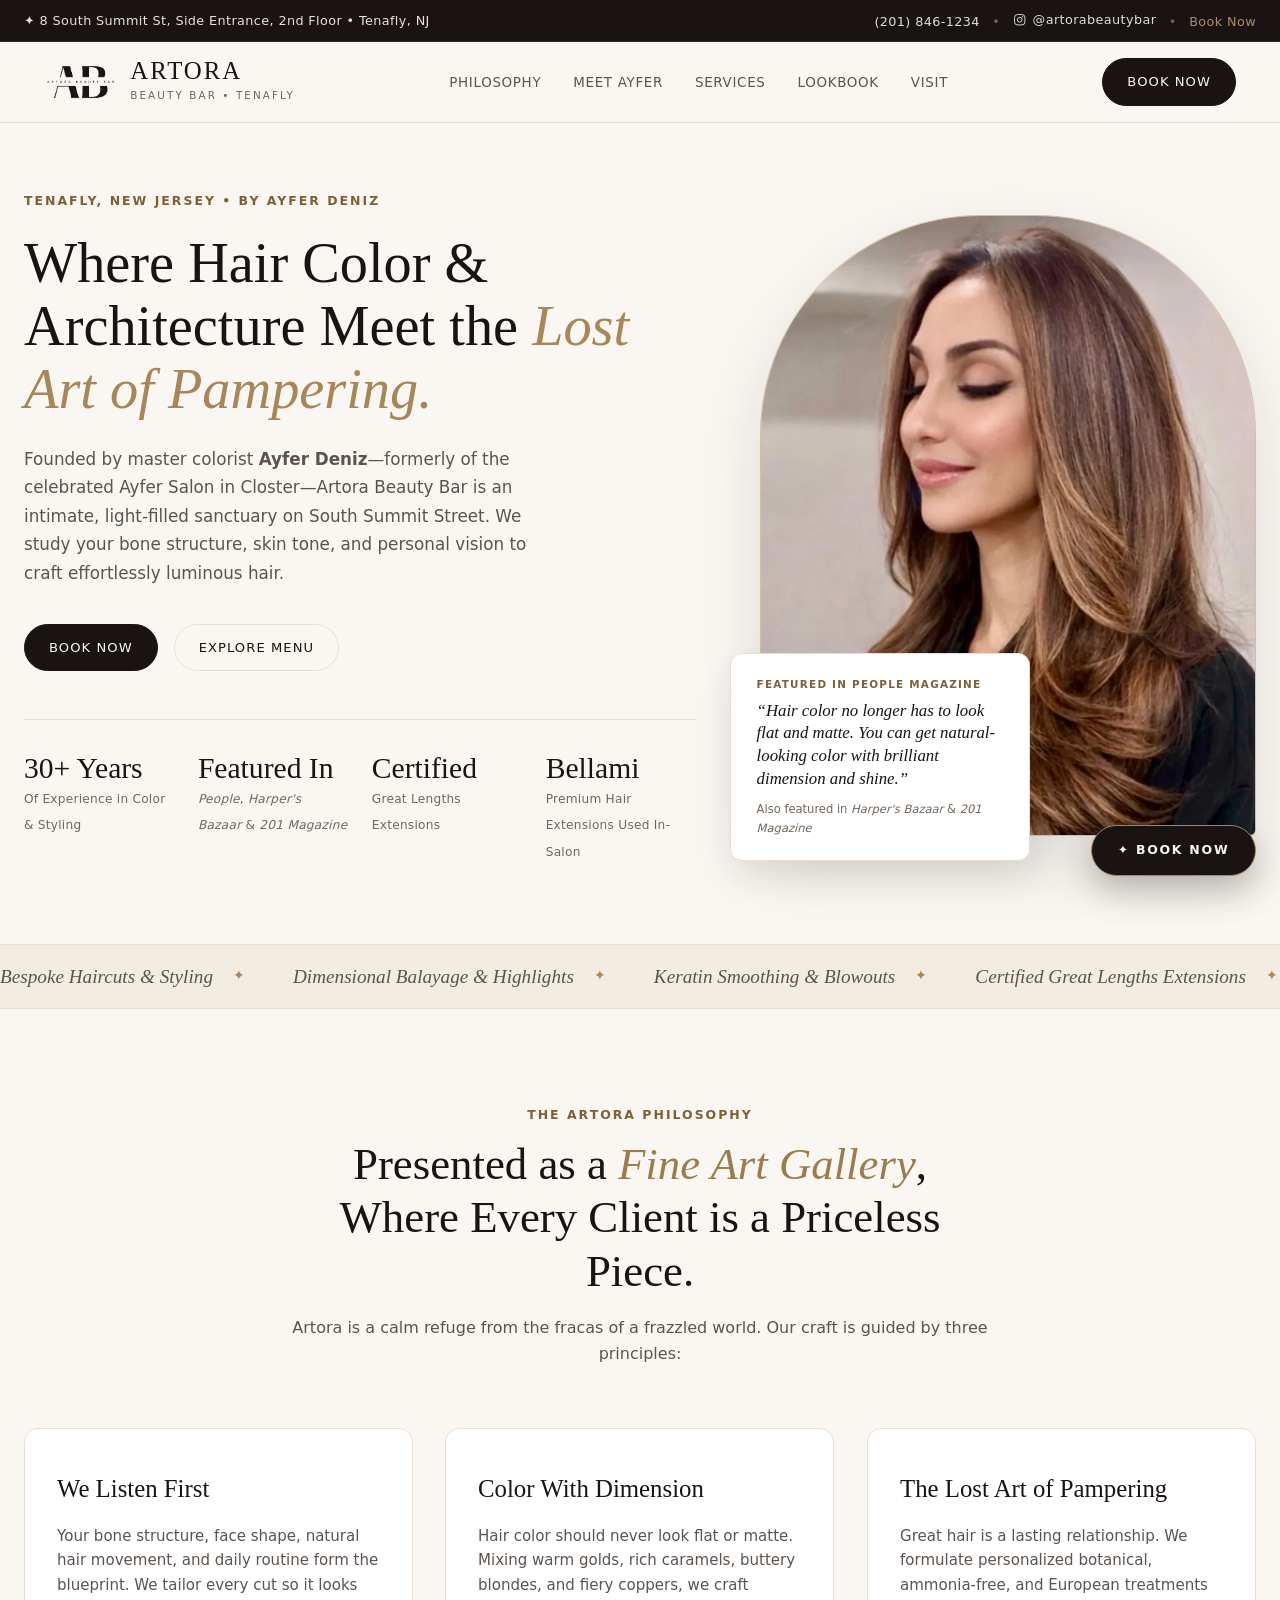
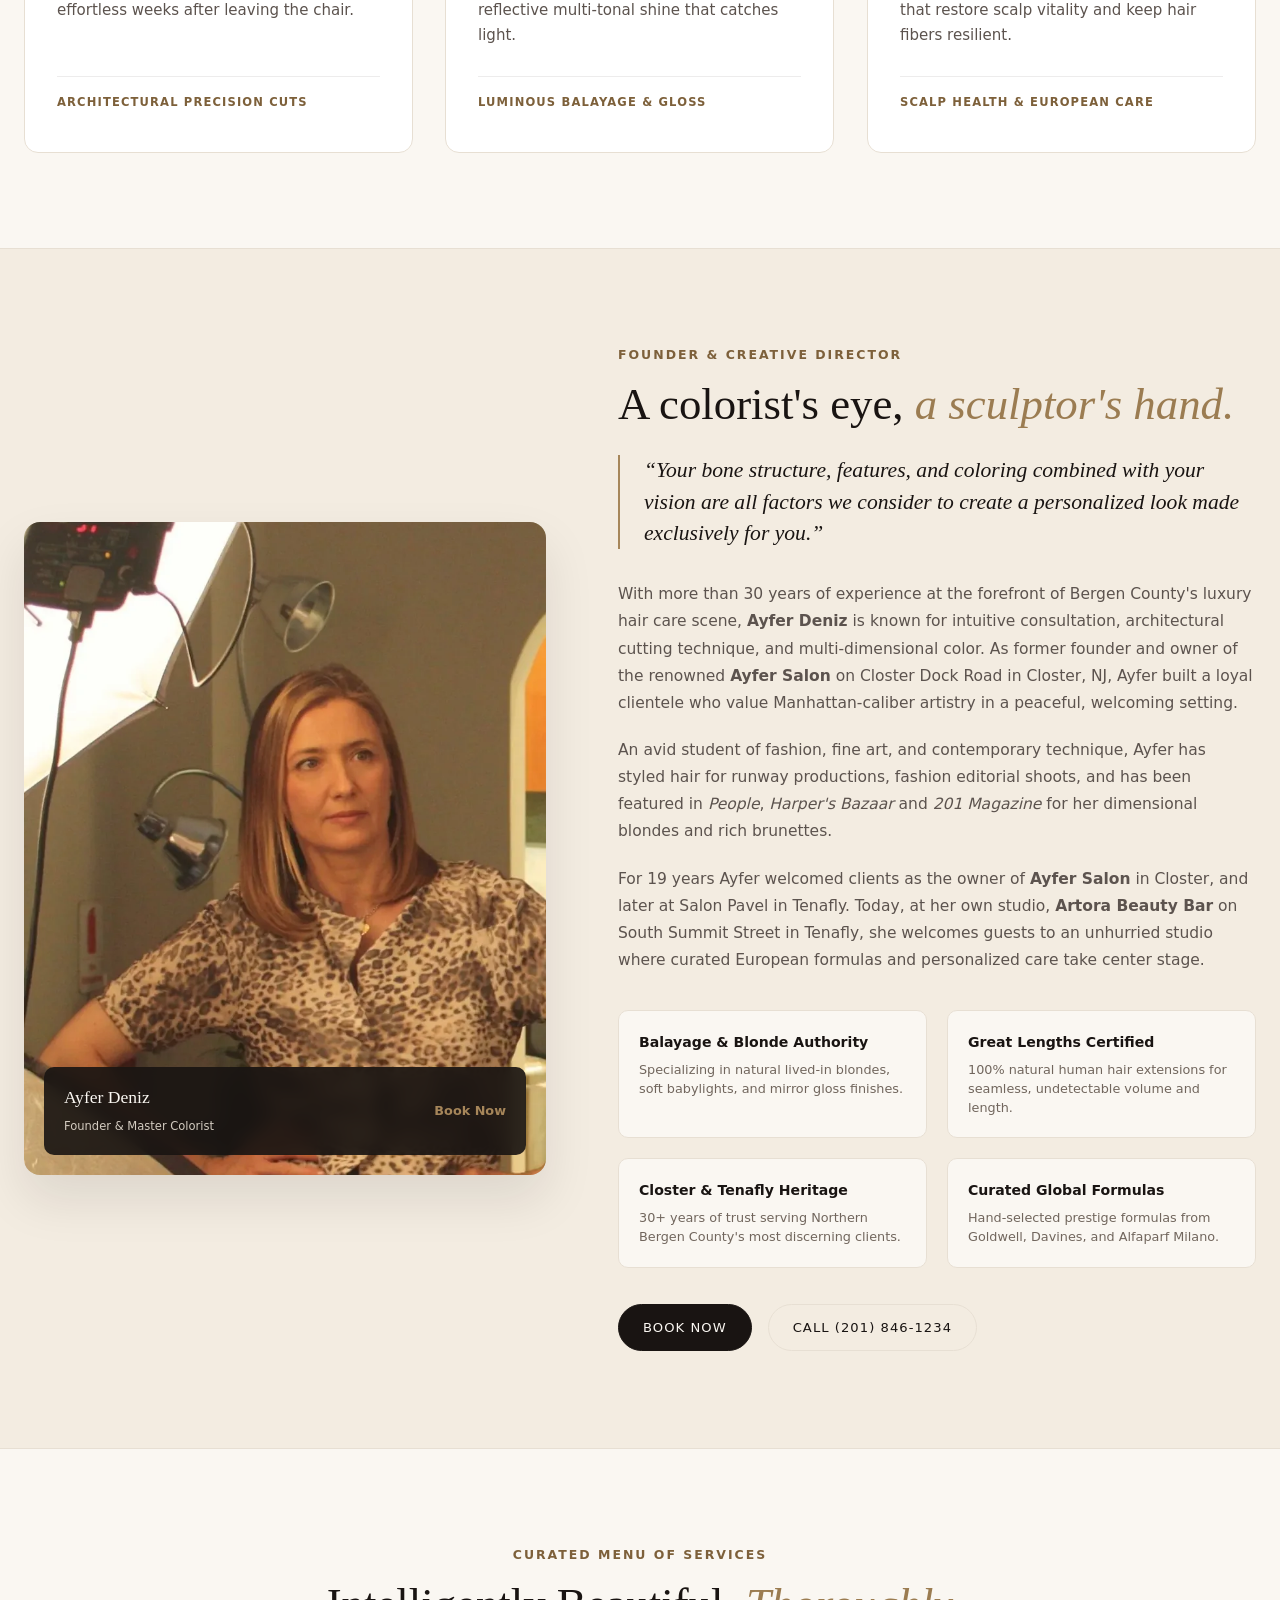
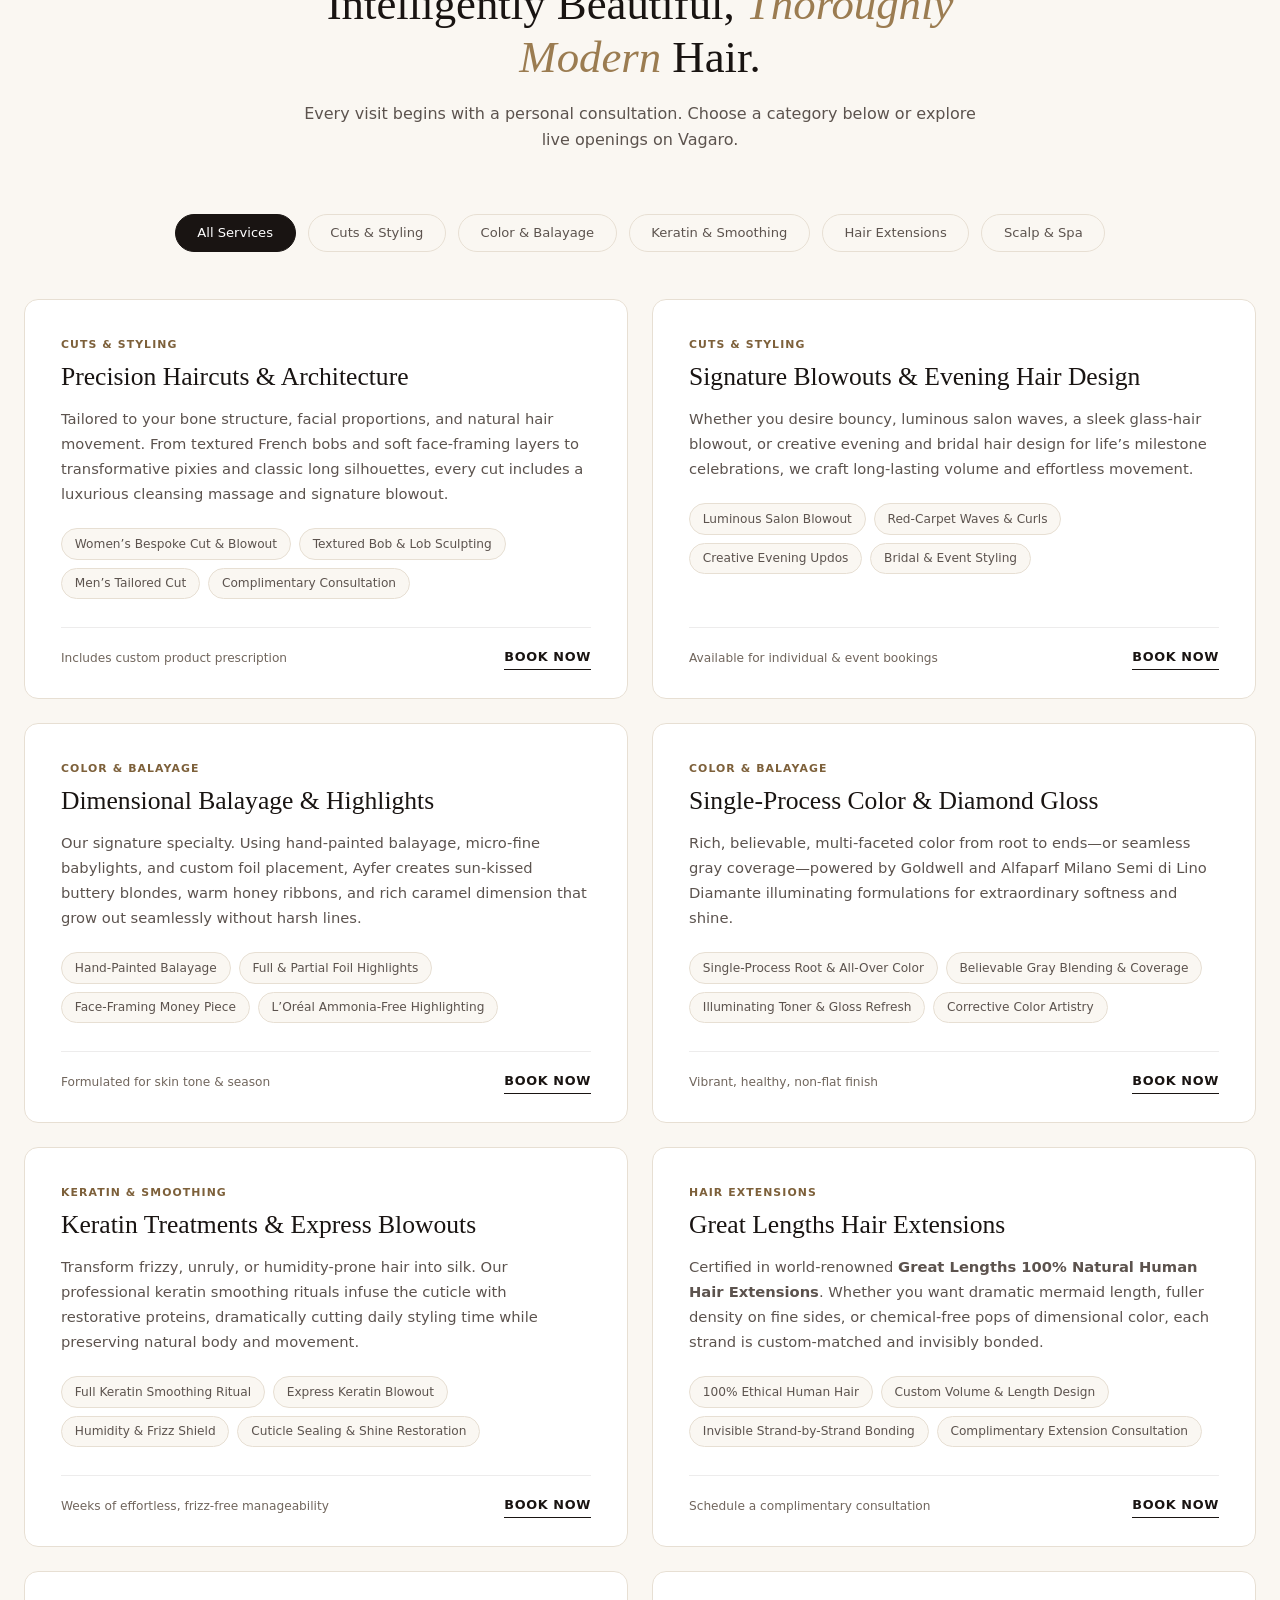
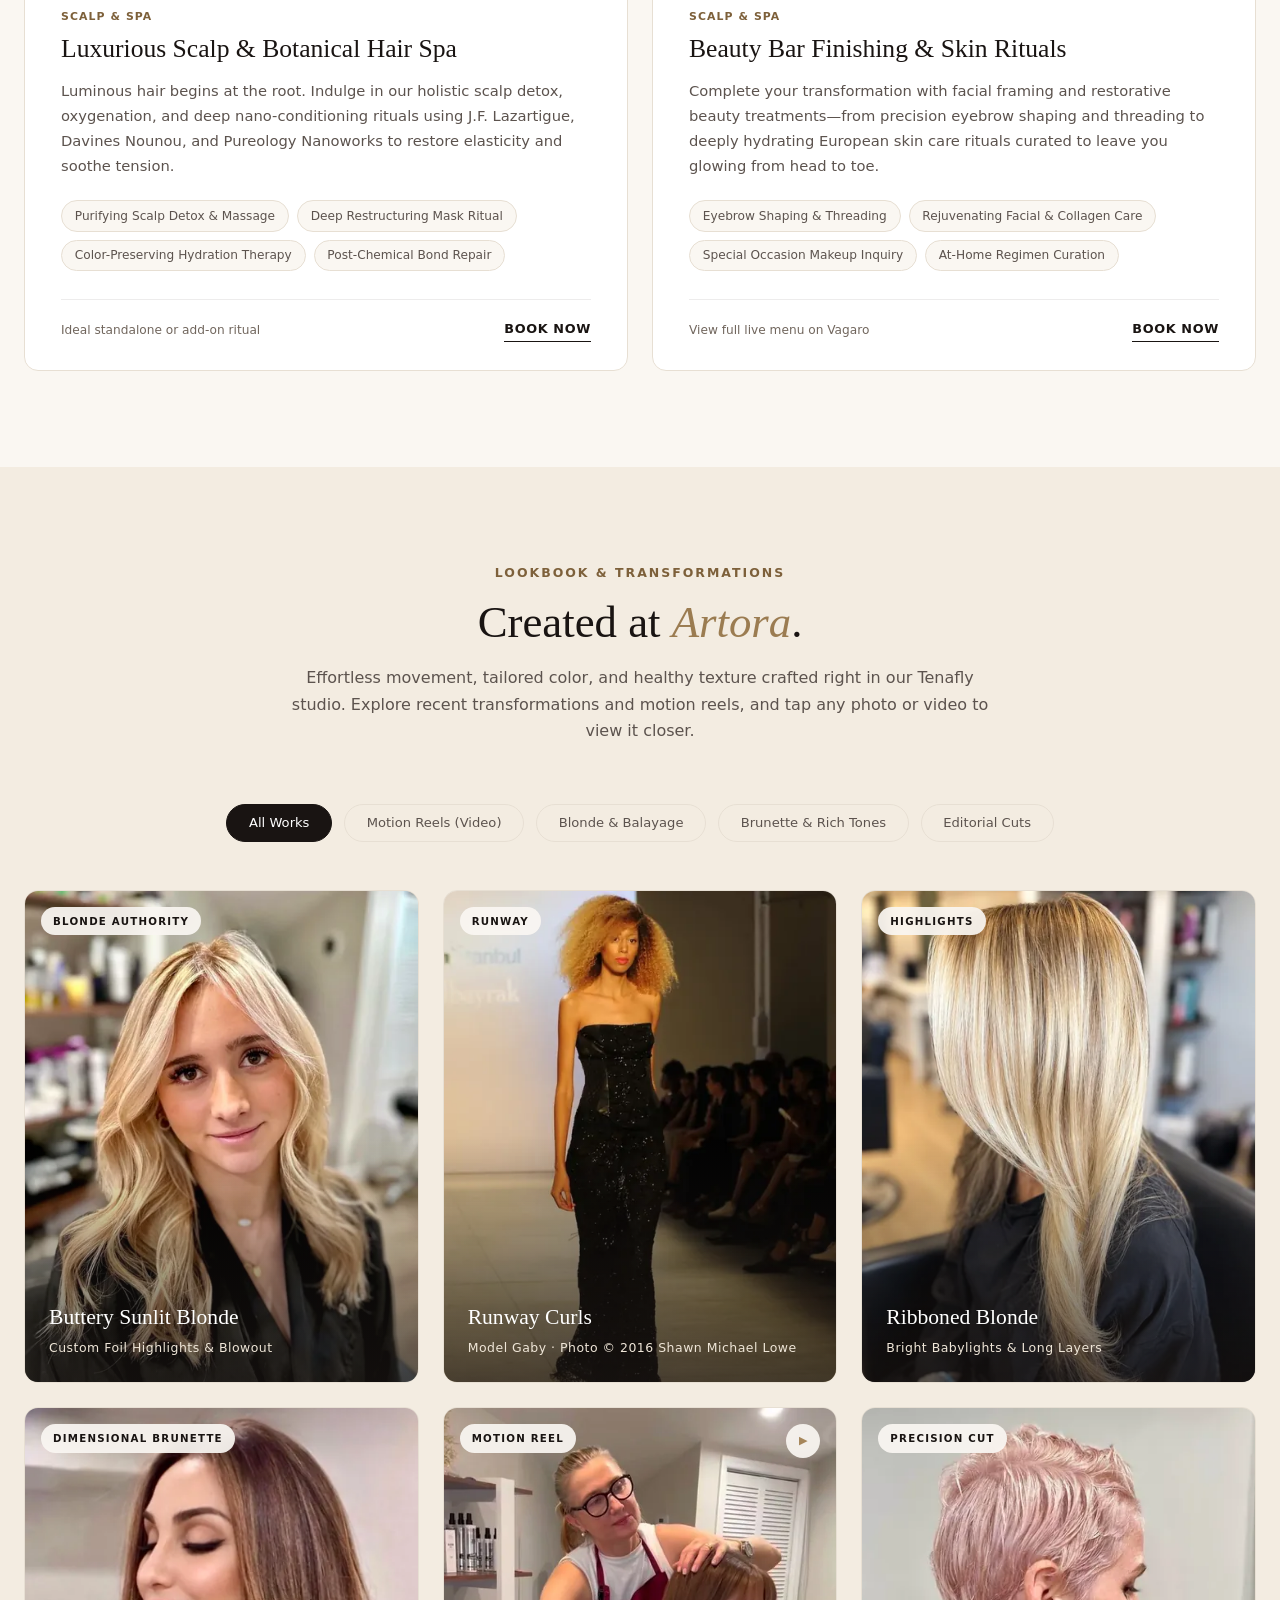
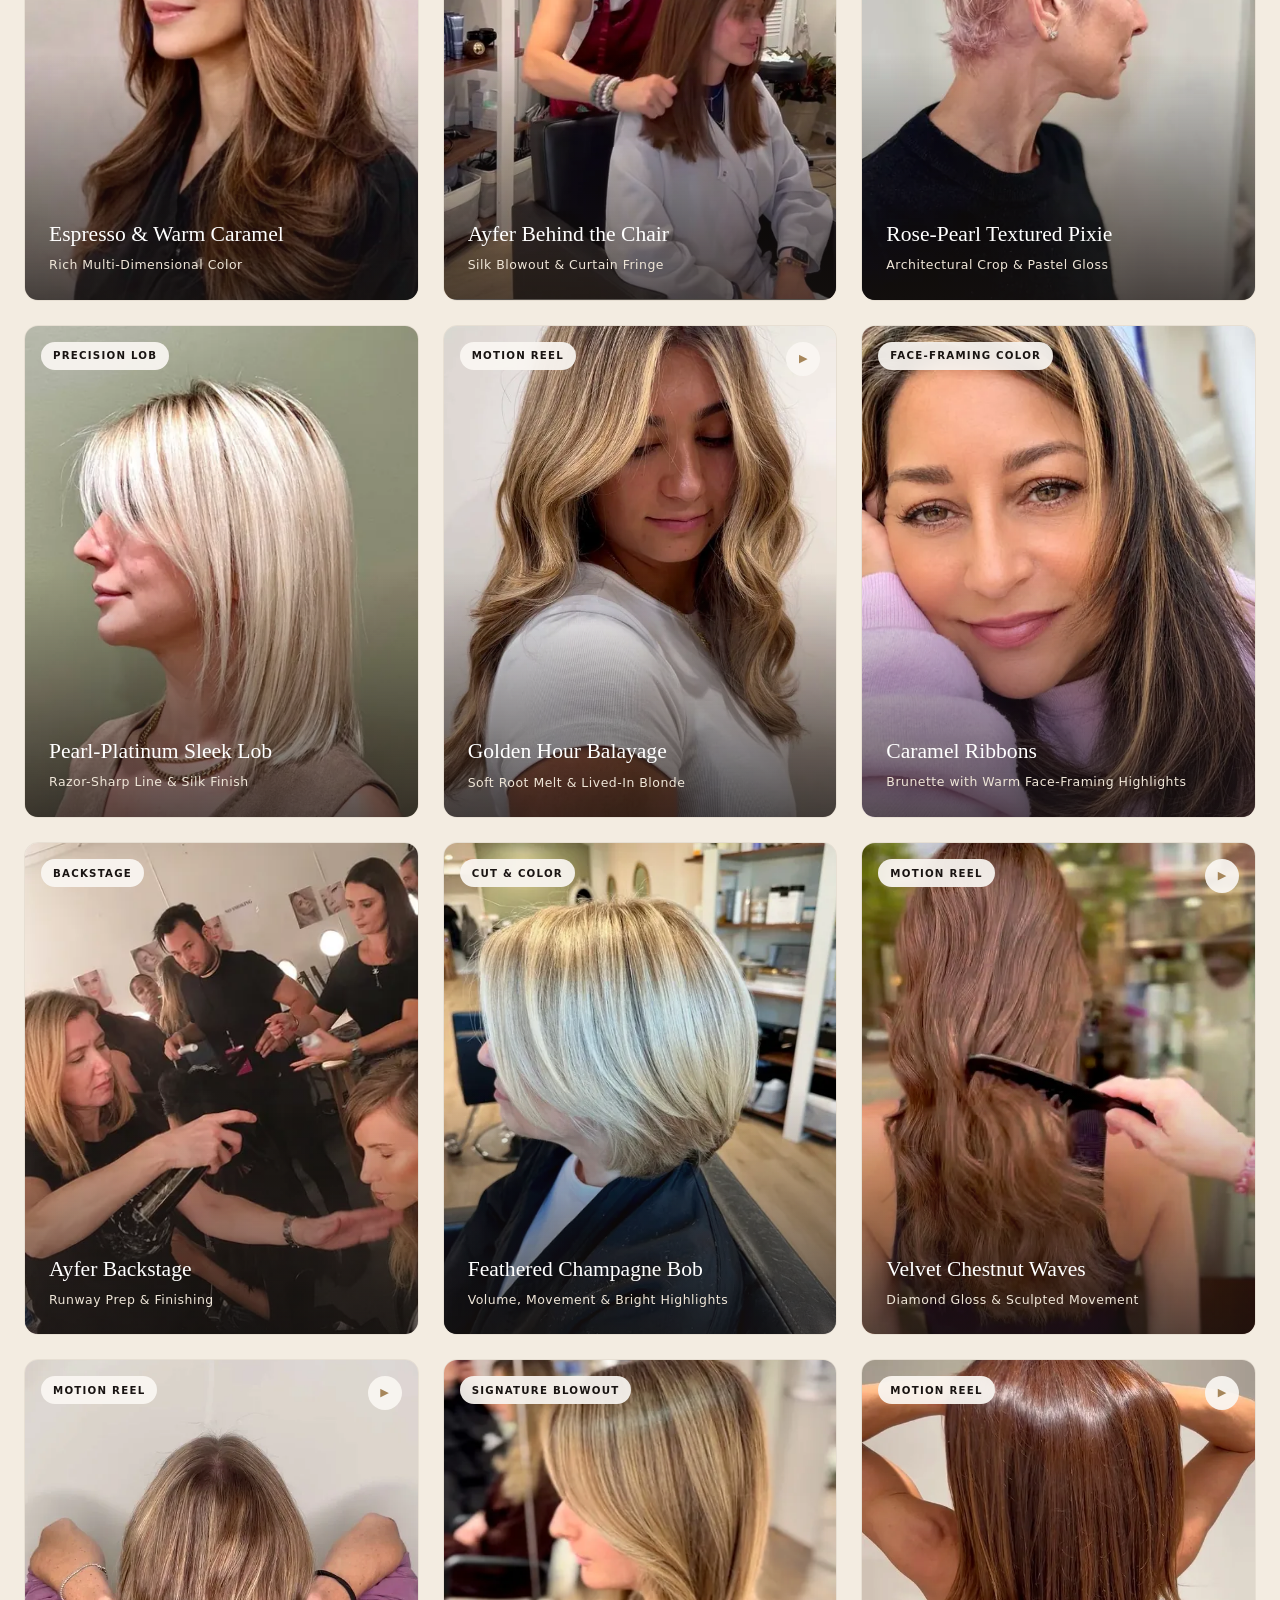
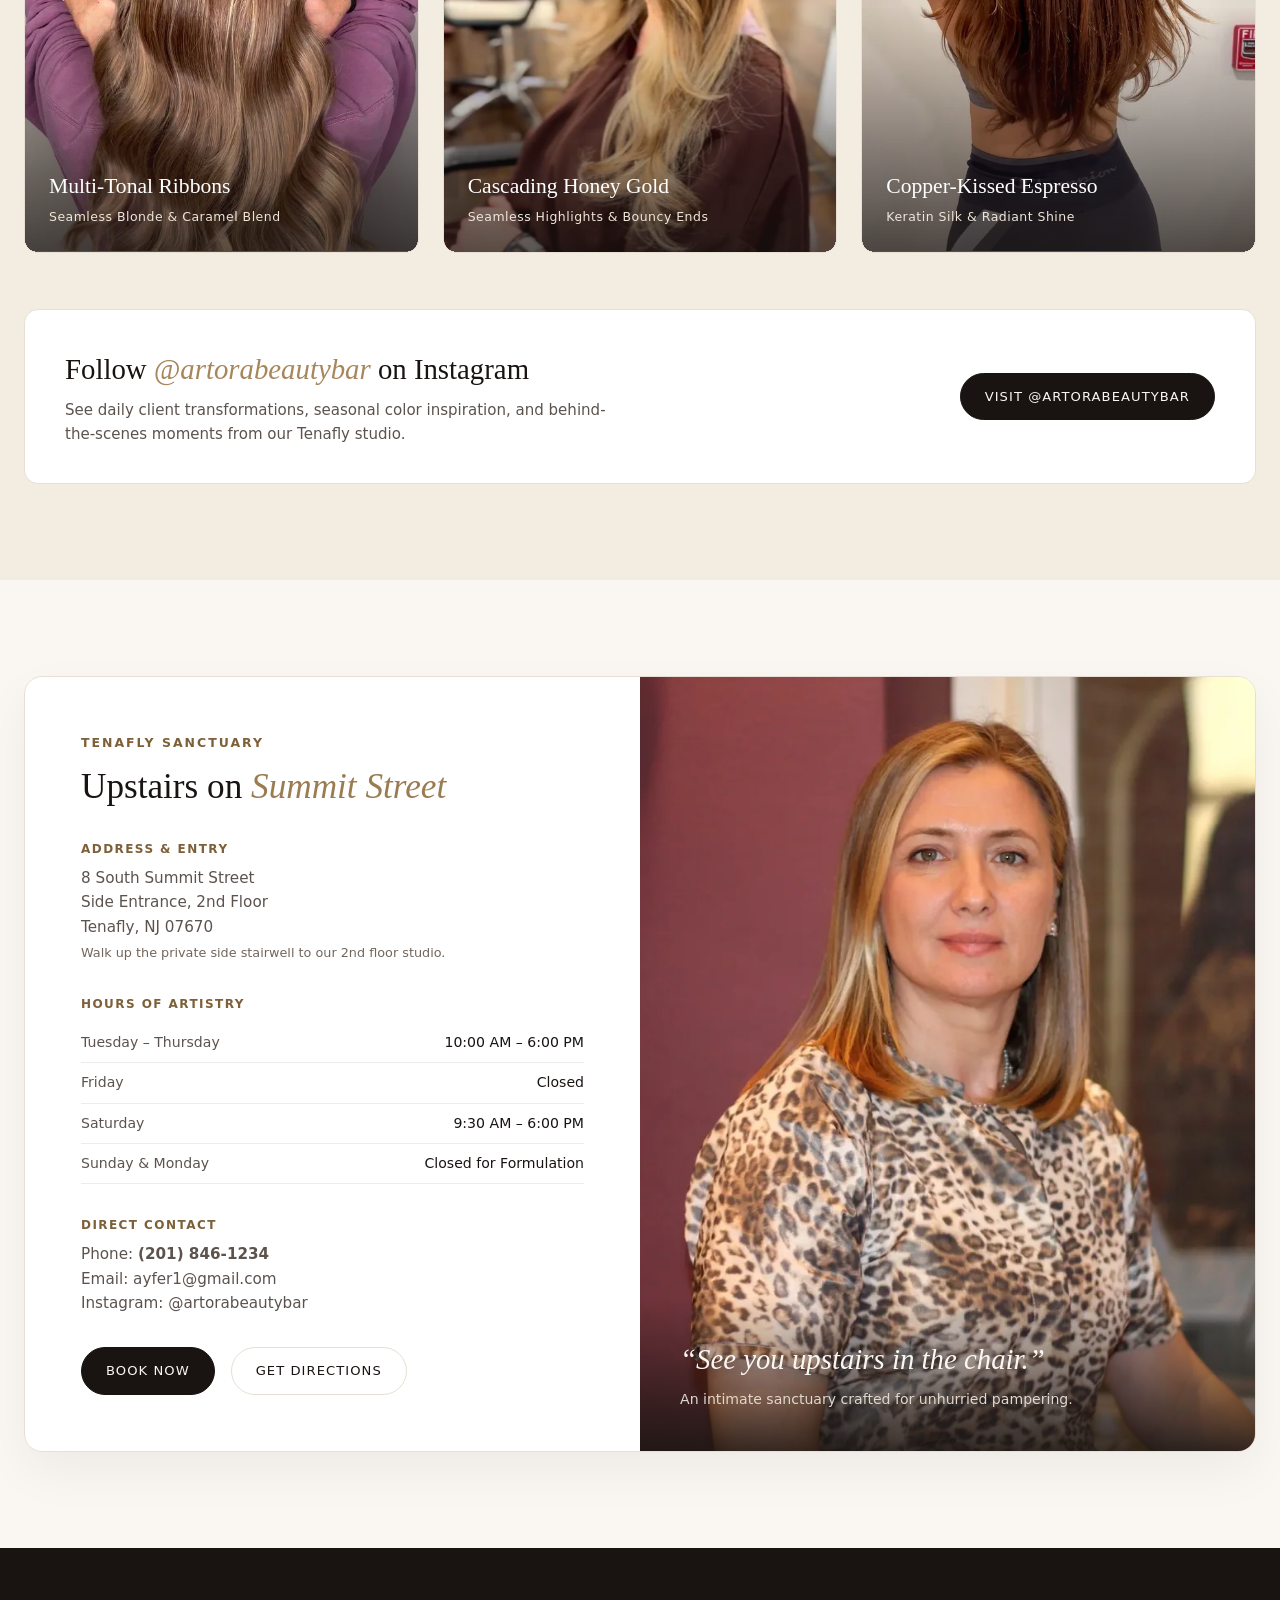
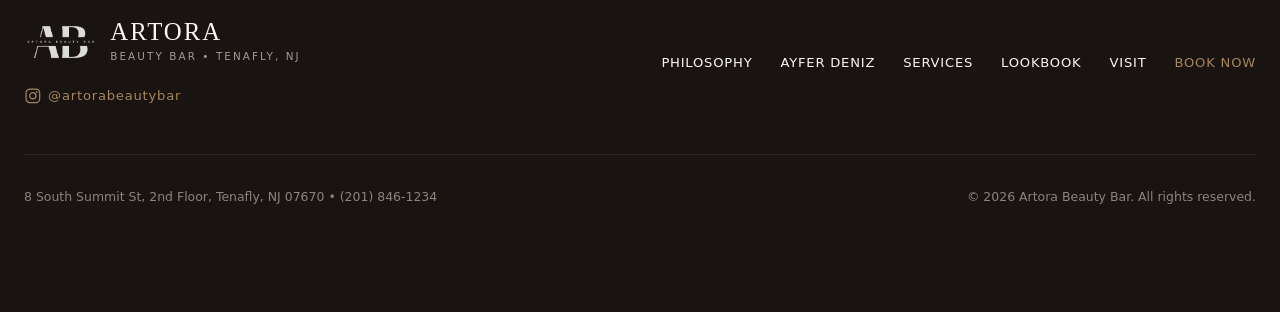
==== index.html @ 76b57fd3 "Import original Artora Beauty Bar site" ====
<!DOCTYPE html>
<html lang="en">
<head>
  <meta charset="UTF-8">
  <meta name="viewport" content="width=device-width, initial-scale=1.0">
  <title>Artora Beauty Bar | Hair Salon &amp; Master Colorist in Tenafly, NJ</title>
  <meta name="description" content="Master colorist Ayfer Deniz's private hair salon in Tenafly, NJ, formerly Ayfer Salon. Balayage, blonding, precision cuts and extensions. Book online.">
  <link rel="canonical" href="https://artorabeautybar.com/">
  <meta name="theme-color" content="#191412">
  <link rel="apple-touch-icon" href="assets/images/apple-touch-icon.png">
  <meta name="twitter:card" content="summary_large_image">

  <!-- Social sharing -->
  <meta property="og:type" content="website">
  <meta property="og:site_name" content="Artora Beauty Bar">
  <meta property="og:title" content="Artora Beauty Bar | Formerly Ayfer Salon | Tenafly, NJ">
  <meta property="og:description" content="Ayfer Salon is now Artora Beauty Bar — Ayfer Deniz's private studio at 8 South Summit St, Tenafly, NJ.">
  <meta property="og:url" content="https://artorabeautybar.com/">
  <meta property="og:image" content="https://artorabeautybar.com/assets/images/hero-dimensional-brunette.webp">

  <!-- Structured data: tells search engines Ayfer Salon is now Artora Beauty Bar at its own address -->
  <script type="application/ld+json">
  {
    "@context": "https://schema.org",
    "@type": "HairSalon",
    "@id": "https://artorabeautybar.com/#salon",
    "name": "Artora Beauty Bar",
    "alternateName": ["Ayfer Salon", "Artora Beauty Bar by Ayfer Deniz"],
    "description": "Private hair studio of master colorist Ayfer Deniz. Formerly Ayfer Salon in Closter, NJ, and later Ayfer Salon services at Salon Pavel in Tenafly, NJ. Now independently located at 8 South Summit St, Tenafly.",
    "url": "https://artorabeautybar.com/",
    "telephone": "+1-201-846-1234",
    "email": "ayfer1@gmail.com",
    "image": "https://artorabeautybar.com/assets/images/hero-dimensional-brunette.webp",
    "logo": "https://artorabeautybar.com/assets/images/logo-dark.png",
    "geo": {
      "@type": "GeoCoordinates",
      "latitude": 40.92592,
      "longitude": -73.96605
    },
    "hasMap": "https://www.google.com/maps/search/?api=1&query=Artora+Beauty+Bar+8+S+Summit+St+Tenafly+NJ+07670",
    "areaServed": ["Tenafly", "Closter", "Englewood", "Cresskill", "Demarest", "Alpine", "Bergen County"],
    "address": {
      "@type": "PostalAddress",
      "streetAddress": "8 South Summit St, Side Entrance, 2nd Floor",
      "addressLocality": "Tenafly",
      "addressRegion": "NJ",
      "postalCode": "07670",
      "addressCountry": "US"
    },
    "openingHoursSpecification": [
      { "@type": "OpeningHoursSpecification", "dayOfWeek": ["Tuesday", "Wednesday", "Thursday"], "opens": "10:00", "closes": "18:00" },
      { "@type": "OpeningHoursSpecification", "dayOfWeek": "Saturday", "opens": "09:30", "closes": "18:00" }
    ],
    "founder": {
      "@type": "Person",
      "name": "Ayfer Deniz",
      "jobTitle": "Founder & Master Colorist"
    },
    "sameAs": [
      "https://www.instagram.com/artorabeautybar/",
      "https://www.vagaro.com/artorabeautybar",
      "http://ayfersalon.com/"
    ]
  }
  </script>
  <link rel="icon" type="image/png" href="assets/images/favicon.png">

  <!-- Editorial Typography (self-hosted, Latin subset) -->
  <link rel="preload" href="fonts/cormorant-garamond-latin-400-normal.woff2" as="font" type="font/woff2" crossorigin>
  <link rel="preload" href="fonts/plus-jakarta-sans-latin-400-normal.woff2" as="font" type="font/woff2" crossorigin>
  <style>
    @font-face { font-family: 'Cormorant Garamond'; font-style: normal; font-weight: 400; font-display: swap; src: url(fonts/cormorant-garamond-latin-400-normal.woff2) format('woff2'); }
    @font-face { font-family: 'Cormorant Garamond'; font-style: normal; font-weight: 500; font-display: swap; src: url(fonts/cormorant-garamond-latin-500-normal.woff2) format('woff2'); }
    @font-face { font-family: 'Cormorant Garamond'; font-style: normal; font-weight: 600; font-display: swap; src: url(fonts/cormorant-garamond-latin-600-normal.woff2) format('woff2'); }
    @font-face { font-family: 'Cormorant Garamond'; font-style: italic; font-weight: 400; font-display: swap; src: url(fonts/cormorant-garamond-latin-400-italic.woff2) format('woff2'); }
    @font-face { font-family: 'Cormorant Garamond'; font-style: italic; font-weight: 600; font-display: swap; src: url(fonts/cormorant-garamond-latin-600-italic.woff2) format('woff2'); }
    @font-face { font-family: 'Plus Jakarta Sans'; font-style: normal; font-weight: 400; font-display: swap; src: url(fonts/plus-jakarta-sans-latin-400-normal.woff2) format('woff2'); }
    @font-face { font-family: 'Plus Jakarta Sans'; font-style: normal; font-weight: 500; font-display: swap; src: url(fonts/plus-jakarta-sans-latin-500-normal.woff2) format('woff2'); }
    @font-face { font-family: 'Plus Jakarta Sans'; font-style: normal; font-weight: 600; font-display: swap; src: url(fonts/plus-jakarta-sans-latin-600-normal.woff2) format('woff2'); }
  </style>

  <style>
    /* ----------------------------------------------------
       DESIGN TOKENS & RESET
    ---------------------------------------------------- */
    :root {
      --bg-canvas: #FAF7F2;
      --bg-surface: #FFFFFF;
      --bg-subtle: #F3ECE1;
      --ink-primary: #191412;
      --ink-secondary: #5C534E;
      --ink-muted: #71665D;
      --accent-ink: #7D603A; /* champagne darkened for small text on light backgrounds */
      --accent-champagne: #A6865A;
      --accent-terracotta: #A6865A;
      --border-sand: #E7DFD3;
      --border-subtle: rgba(25, 20, 18, 0.08);

      --font-serif: 'Cormorant Garamond', Georgia, serif;
      --font-sans: 'Plus Jakarta Sans', system-ui, -apple-system, sans-serif;

      --ease-editorial: cubic-bezier(0.16, 1, 0.3, 1);
      --transition-standard: 0.35s cubic-bezier(0.16, 1, 0.3, 1);
      --max-width: 1240px;
    }

    *, *::before, *::after {
      box-sizing: border-box;
      margin: 0;
      padding: 0;
    }

    html {
      scroll-behavior: smooth;
      background-color: var(--bg-canvas);
      color: var(--ink-primary);
      font-family: var(--font-sans);
      font-size: 16px;
      -webkit-font-smoothing: antialiased;
    }

    body {
      overflow-x: hidden;
      line-height: 1.65;
    }

    img, video {
      display: block;
      max-width: 100%;
      height: auto;
    }

    a {
      color: inherit;
      text-decoration: none;
      transition: color var(--transition-standard);
    }

    /* ----------------------------------------------------
       SCROLL REVEAL ANIMATIONS
    ---------------------------------------------------- */
    .reveal-on-scroll {
      opacity: 0;
      transform: translateY(26px);
      transition: opacity 0.8s var(--ease-editorial), transform 0.8s var(--ease-editorial);
      will-change: opacity, transform;
    }

    .reveal-on-scroll.is-visible {
      opacity: 1;
      transform: translateY(0);
    }

    /* ----------------------------------------------------
       TOP ANNOUNCEMENT BAR
    ---------------------------------------------------- */
    .top-utility {
      background-color: var(--ink-primary);
      color: #E8E2D8;
      font-size: 0.8rem;
      letter-spacing: 0.03em;
      padding: 0.55rem 1.5rem;
      border-bottom: 1px solid rgba(255,255,255,0.08);
    }

    .top-utility-inner {
      max-width: var(--max-width);
      margin: 0 auto;
      display: flex;
      justify-content: space-between;
      align-items: center;
      flex-wrap: wrap;
      gap: 0.75rem;
    }

    .top-utility a {
      color: #FFF;
      opacity: 0.85;
    }
    .top-utility a:hover {
      opacity: 1;
      color: var(--accent-champagne);
    }

    /* ----------------------------------------------------
       NAVIGATION
    ---------------------------------------------------- */
    .header {
      position: sticky;
      top: 0;
      z-index: 100;
      background: rgba(250, 247, 242, 0.94);
      backdrop-filter: blur(14px);
      border-bottom: 1px solid var(--border-sand);
    }

    .header-inner {
      max-width: var(--max-width);
      margin: 0 auto;
      padding: 1rem 1.5rem;
      display: flex;
      justify-content: space-between;
      align-items: center;
    }

    .brand-logo-wrap {
      display: flex;
      align-items: center;
      gap: 0.85rem;
    }

    .brand-logo-img {
      height: 38px;
      width: auto;
      object-fit: contain;
    }

    .logo-text-wrap {
      display: flex;
      flex-direction: column;
    }

    .logo-title {
      font-family: var(--font-serif);
      font-size: 1.55rem;
      font-weight: 500;
      letter-spacing: 0.08em;
      text-transform: uppercase;
      line-height: 1;
    }

    .logo-subtitle {
      font-size: 0.65rem;
      letter-spacing: 0.2em;
      text-transform: uppercase;
      color: var(--ink-muted);
      margin-top: 3px;
    }

    .nav-links {
      display: flex;
      gap: 2rem;
      list-style: none;
      align-items: center;
    }

    .nav-links a {
      font-size: 0.84rem;
      font-weight: 500;
      letter-spacing: 0.05em;
      text-transform: uppercase;
      color: var(--ink-secondary);
      position: relative;
      padding-bottom: 3px;
    }

    .nav-links a::after {
      content: '';
      position: absolute;
      bottom: 0;
      left: 0;
      width: 0%;
      height: 1px;
      background-color: var(--accent-champagne);
      transition: width var(--transition-standard);
    }

    .nav-links a:hover::after {
      width: 100%;
    }

    .btn-booking {
      display: inline-flex;
      align-items: center;
      gap: 0.5rem;
      background-color: var(--ink-primary);
      color: #FAF7F2;
      font-size: 0.82rem;
      font-weight: 500;
      letter-spacing: 0.08em;
      text-transform: uppercase;
      padding: 0.75rem 1.5rem;
      border-radius: 999px;
      border: 1px solid var(--ink-primary);
      transition: all var(--transition-standard);
    }

    .btn-booking:hover {
      background-color: var(--accent-champagne);
      border-color: var(--accent-champagne);
      color: #FFFFFF;
      transform: translateY(-2px);
      box-shadow: 0 8px 20px rgba(166, 134, 90, 0.28);
    }

    .btn-outline {
      display: inline-flex;
      align-items: center;
      gap: 0.5rem;
      background: transparent;
      color: var(--ink-primary);
      font-size: 0.82rem;
      font-weight: 500;
      letter-spacing: 0.08em;
      text-transform: uppercase;
      padding: 0.75rem 1.5rem;
      border-radius: 999px;
      border: 1px solid var(--border-sand);
      transition: all var(--transition-standard);
    }

    .btn-outline:hover {
      border-color: var(--ink-primary);
      background-color: rgba(25, 20, 18, 0.03);
    }

    /* ----------------------------------------------------
       HERO
    ---------------------------------------------------- */
    .hero {
      padding: 4rem 1.5rem 5rem;
      position: relative;
    }

    .hero-container {
      max-width: var(--max-width);
      margin: 0 auto;
      display: grid;
      grid-template-columns: 1.15fr 0.85fr;
      gap: 4rem;
      align-items: center;
    }

    .hero-eyebrow {
      display: inline-block;
      font-size: 0.78rem;
      font-weight: 600;
      letter-spacing: 0.16em;
      text-transform: uppercase;
      color: var(--accent-champagne);
      margin-bottom: 1.25rem;
    }

    .hero-title {
      font-family: var(--font-serif);
      font-size: clamp(2.4rem, 4.4vw, 4.2rem);
      font-weight: 400;
      line-height: 1.12;
      color: var(--ink-primary);
      margin-bottom: 1.5rem;
    }

    .hero-title em {
      font-style: italic;
      color: var(--accent-terracotta);
      font-weight: 400;
    }

    .hero-desc {
      font-size: 1.05rem;
      color: var(--ink-secondary);
      max-width: 530px;
      margin-bottom: 2.25rem;
      line-height: 1.7;
    }

    .hero-actions {
      display: flex;
      gap: 1rem;
      flex-wrap: wrap;
      margin-bottom: 3rem;
    }

    .hero-stats {
      display: grid;
      grid-template-columns: repeat(4, 1fr);
      gap: 1.5rem;
      padding-top: 2rem;
      border-top: 1px solid var(--border-sand);
    }

    .stat-item strong {
      display: block;
      font-family: var(--font-serif);
      font-size: 1.85rem;
      font-weight: 500;
      color: var(--ink-primary);
      line-height: 1.1;
    }

    .stat-item span {
      font-size: 0.76rem;
      color: var(--ink-muted);
      letter-spacing: 0.02em;
    }

    .hero-media-wrapper {
      position: relative;
    }

    /* Arch frame (from index.html) */
    .hero-main-frame {
      position: relative;
      border-radius: 220px 220px 6px 6px;
      overflow: hidden;
      background-color: var(--bg-subtle);
      box-shadow: 0 28px 70px rgba(25, 20, 18, 0.12);
      aspect-ratio: 4 / 5;
      border: 1px solid rgba(166, 134, 90, 0.45);
    }

    .hero-main-frame img {
      width: 100%;
      height: 100%;
      object-fit: cover;
      object-position: 50% 30%;
      transform: scale(1.01);
      transition: transform 1.2s var(--ease-editorial);
    }

    .hero-main-frame:hover img {
      transform: scale(1.05);
    }

    .quote-source {
      display: block;
      margin-top: 0.6rem;
      font-size: 0.72rem;
      color: var(--ink-muted);
    }

    .hero-floating-quote {
      position: absolute;
      bottom: -25px;
      left: -30px;
      background: #FFFFFF;
      padding: 1.35rem 1.6rem;
      border-radius: 12px;
      max-width: 300px;
      box-shadow: 0 16px 40px rgba(25, 20, 18, 0.1);
      border: 1px solid var(--border-sand);
      animation: gentleFloat 6s ease-in-out infinite;
    }

    @keyframes gentleFloat {
      0%, 100% { transform: translateY(0); }
      50% { transform: translateY(-6px); }
    }

    .quote-badge {
      font-size: 0.65rem;
      letter-spacing: 0.12em;
      text-transform: uppercase;
      font-weight: 600;
      color: var(--accent-champagne);
      display: block;
      margin-bottom: 0.4rem;
    }

    .quote-text {
      font-family: var(--font-serif);
      font-size: 1.05rem;
      font-style: italic;
      color: var(--ink-primary);
      line-height: 1.35;
    }

    /* ----------------------------------------------------
       TICKER
    ---------------------------------------------------- */
    .ticker {
      background-color: var(--bg-subtle);
      border-top: 1px solid var(--border-sand);
      border-bottom: 1px solid var(--border-sand);
      padding: 1rem 0;
      overflow: hidden;
      white-space: nowrap;
      display: flex;
    }

    .ticker-track {
      display: flex;
      gap: 3rem;
      animation: tickerLoop 32s linear infinite;
    }

    .ticker-item {
      display: inline-flex;
      align-items: center;
      gap: 1.25rem;
      font-family: var(--font-serif);
      font-size: 1.2rem;
      font-style: italic;
      color: var(--ink-secondary);
    }

    .ticker-item .glyph {
      color: var(--accent-champagne);
      font-style: normal;
      font-size: 0.85rem;
    }

    @keyframes tickerLoop {
      0% { transform: translateX(0); }
      100% { transform: translateX(-50%); }
    }

    /* ----------------------------------------------------
       FINE ART PILLARS
    ---------------------------------------------------- */
    .section-padding {
      padding: 6rem 1.5rem;
    }

    .container {
      max-width: var(--max-width);
      margin: 0 auto;
    }

    .section-header {
      text-align: center;
      max-width: 700px;
      margin: 0 auto 3.75rem;
    }

    .section-eyebrow {
      font-size: 0.78rem;
      font-weight: 600;
      letter-spacing: 0.16em;
      text-transform: uppercase;
      color: var(--accent-champagne);
      display: block;
      margin-bottom: 0.75rem;
    }

    .section-title {
      font-family: var(--font-serif);
      font-size: clamp(2rem, 3.5vw, 3.2rem);
      font-weight: 400;
      line-height: 1.2;
      color: var(--ink-primary);
      margin-bottom: 1rem;
    }

    .section-title em {
      font-style: italic;
      color: var(--accent-terracotta);
    }

    .section-intro {
      font-size: 1rem;
      color: var(--ink-secondary);
    }

    .philosophy-grid {
      display: grid;
      grid-template-columns: repeat(3, 1fr);
      gap: 2rem;
    }

    .pillar-card {
      background: var(--bg-surface);
      border: 1px solid var(--border-sand);
      border-radius: 14px;
      padding: 2.5rem 2rem;
      display: flex;
      flex-direction: column;
      justify-content: space-between;
      transition: transform var(--transition-standard), box-shadow var(--transition-standard), border-color var(--transition-standard);
    }

    .pillar-card:hover {
      transform: translateY(-6px);
      box-shadow: 0 18px 40px rgba(25, 20, 18, 0.06);
      border-color: var(--accent-champagne);
    }

    .pillar-title {
      font-family: var(--font-serif);
      font-size: 1.55rem;
      font-weight: 500;
      color: var(--ink-primary);
      margin-bottom: 0.85rem;
    }

    .pillar-text {
      color: var(--ink-secondary);
      font-size: 0.94rem;
      line-height: 1.65;
      margin-bottom: 1.75rem;
    }

    .pillar-tag {
      font-size: 0.72rem;
      text-transform: uppercase;
      letter-spacing: 0.1em;
      font-weight: 600;
      color: var(--accent-terracotta);
      border-top: 1px solid var(--border-subtle);
      padding-top: 1rem;
    }

    /* ----------------------------------------------------
       MEET AYFER DENIZ
    ---------------------------------------------------- */
    .bio-section {
      background-color: var(--bg-subtle);
      border-top: 1px solid var(--border-sand);
      border-bottom: 1px solid var(--border-sand);
    }

    .bio-container {
      display: grid;
      grid-template-columns: 0.9fr 1.1fr;
      gap: 4.5rem;
      align-items: center;
    }

    .bio-portrait-frame {
      position: relative;
    }

    .bio-image-box {
      border-radius: 16px;
      overflow: hidden;
      aspect-ratio: 4/5;
      box-shadow: 0 24px 50px rgba(25, 20, 18, 0.1);
      position: relative;
      background: #DCD4C7;
    }

    .bio-image-box img {
      width: 100%;
      height: 100%;
      object-fit: cover;
    }

    .bio-caption-tag {
      position: absolute;
      bottom: 20px;
      left: 20px;
      right: 20px;
      background: rgba(25, 20, 18, 0.9);
      backdrop-filter: blur(8px);
      color: #FAF7F2;
      padding: 1rem 1.25rem;
      border-radius: 10px;
      display: flex;
      justify-content: space-between;
      align-items: center;
    }

    .bio-caption-tag strong {
      display: block;
      font-family: var(--font-serif);
      font-size: 1.1rem;
      font-weight: 400;
    }

    .bio-caption-tag span {
      font-size: 0.72rem;
      color: #D3CBC0;
    }

    .bio-quote-highlight {
      font-family: var(--font-serif);
      font-size: 1.35rem;
      font-style: italic;
      color: var(--ink-primary);
      border-left: 2px solid var(--accent-champagne);
      padding-left: 1.5rem;
      margin: 1.5rem 0 2rem;
      line-height: 1.45;
    }

    .bio-narrative p {
      color: var(--ink-secondary);
      font-size: 0.97rem;
      line-height: 1.75;
      margin-bottom: 1.25rem;
    }

    .bio-credentials-grid {
      display: grid;
      grid-template-columns: 1fr 1fr;
      gap: 1.25rem;
      margin: 2.25rem 0;
    }

    .credential-card {
      background: var(--bg-canvas);
      padding: 1.25rem;
      border-radius: 10px;
      border: 1px solid var(--border-sand);
    }

    .credential-card h3 {
      font-size: 0.88rem;
      font-weight: 600;
      color: var(--ink-primary);
      margin-bottom: 0.35rem;
    }

    .credential-card p {
      font-size: 0.8rem;
      color: var(--ink-muted);
      line-height: 1.5;
      margin: 0;
    }

    .bio-actions {
      display: flex;
      flex-wrap: wrap;
      gap: 1rem;
      align-items: center;
    }

    /* ----------------------------------------------------
       SERVICES MENU
    ---------------------------------------------------- */
    .menu-tabs {
      display: flex;
      justify-content: center;
      gap: 0.75rem;
      margin-bottom: 3rem;
      flex-wrap: wrap;
    }

    .tab-btn {
      background: transparent;
      border: 1px solid var(--border-sand);
      padding: 0.65rem 1.35rem;
      border-radius: 999px;
      font-family: var(--font-sans);
      font-size: 0.82rem;
      font-weight: 500;
      color: var(--ink-secondary);
      cursor: pointer;
      transition: all var(--transition-standard);
    }

    .tab-btn.active, .tab-btn:hover {
      background: var(--ink-primary);
      color: #FFF;
      border-color: var(--ink-primary);
    }

    /* Service cards (content from index.html, styled for this page) */
    .services-menu-grid {
      display: grid;
      grid-template-columns: repeat(2, 1fr);
      gap: 1.5rem;
    }

    .service-card {
      background: var(--bg-surface);
      border: 1px solid var(--border-sand);
      border-radius: 14px;
      padding: 2.25rem 2.25rem 1.75rem;
      display: flex;
      flex-direction: column;
      justify-content: space-between;
      transition: opacity 0.8s var(--ease-editorial), transform 0.8s var(--ease-editorial), border-color var(--transition-standard), box-shadow var(--transition-standard);
    }

    .service-card:nth-child(even).reveal-on-scroll { transition-delay: 0.08s, 0.08s, 0s, 0s; }

    .service-card.is-visible:hover {
      border-color: var(--accent-champagne);
      box-shadow: 0 18px 40px rgba(25, 20, 18, 0.06);
      transform: translateY(-4px);
      transition-delay: 0s;
    }

    .service-category-badge {
      font-size: 0.68rem;
      text-transform: uppercase;
      letter-spacing: 0.1em;
      color: var(--accent-champagne);
      font-weight: 600;
      margin-bottom: 0.5rem;
      display: block;
    }

    .service-card h3 {
      font-family: var(--font-serif);
      font-size: 1.6rem;
      font-weight: 500;
      line-height: 1.2;
      color: var(--ink-primary);
      margin-bottom: 0.85rem;
    }

    .service-card p {
      color: var(--ink-secondary);
      font-size: 0.92rem;
      line-height: 1.7;
      margin-bottom: 1.35rem;
    }

    .service-features {
      display: flex;
      flex-wrap: wrap;
      gap: 0.5rem;
      list-style: none;
      margin-bottom: 1.75rem;
    }

    .service-features li {
      font-size: 0.76rem;
      color: var(--ink-secondary);
      background: var(--bg-canvas);
      border: 1px solid var(--border-sand);
      padding: 0.3rem 0.8rem;
      border-radius: 999px;
    }

    .service-card-footer {
      display: flex;
      align-items: center;
      justify-content: space-between;
      gap: 1rem;
      padding-top: 1.1rem;
      border-top: 1px solid var(--border-subtle);
    }

    .service-note {
      font-size: 0.76rem;
      color: var(--ink-muted);
    }

    .btn-service-book {
      display: inline-flex;
      align-items: center;
      gap: 0.35rem;
      font-size: 0.8rem;
      font-weight: 600;
      text-transform: uppercase;
      letter-spacing: 0.05em;
      color: var(--ink-primary);
      border-bottom: 1px solid var(--ink-primary);
      padding-bottom: 2px;
      white-space: nowrap;
      transition: all var(--transition-standard);
    }

    .btn-service-book:hover {
      color: var(--accent-champagne);
      border-color: var(--accent-champagne);
    }

    /* ----------------------------------------------------
       LOOKBOOK (index.html portfolio merged with the editorial cards)
    ---------------------------------------------------- */
    .lookbook-grid {
      display: grid;
      grid-template-columns: repeat(3, 1fr);
      gap: 1.5rem;
    }

    .lookbook-item {
      position: relative;
      border-radius: 14px;
      overflow: hidden;
      background-color: var(--bg-canvas);
      border: 1px solid var(--border-sand);
      aspect-ratio: 4 / 5;
      cursor: pointer;
    }

    .lookbook-item:focus-visible,
    .tab-btn:focus-visible {
      outline: 2px solid var(--accent-champagne);
      outline-offset: 3px;
    }

    .lookbook-item img,
    .lookbook-item video {
      width: 100%;
      height: 100%;
      object-fit: cover;
      transition: transform 0.8s var(--ease-editorial);
    }

    .lookbook-item:hover img,
    .lookbook-item:hover video {
      transform: scale(1.04);
    }

    .lookbook-overlay {
      position: absolute;
      inset: 0;
      background: linear-gradient(180deg, rgba(25, 20, 18, 0) 50%, rgba(25, 20, 18, 0.72) 100%);
      display: flex;
      flex-direction: column;
      justify-content: flex-end;
      padding: 1.5rem;
      pointer-events: none;
    }

    .lookbook-overlay h3 {
      font-family: var(--font-serif);
      font-size: 1.35rem;
      font-weight: 500;
      color: #FFFFFF;
      margin-bottom: 0.15rem;
    }

    .lookbook-overlay p {
      font-size: 0.78rem;
      color: #EFE6D8;
      letter-spacing: 0.04em;
    }

    .lookbook-badge {
      position: absolute;
      top: 1rem;
      left: 1rem;
      background: rgba(250, 247, 242, 0.92);
      backdrop-filter: blur(8px);
      color: var(--ink-primary);
      font-size: 0.64rem;
      font-weight: 600;
      letter-spacing: 0.12em;
      text-transform: uppercase;
      padding: 0.35rem 0.75rem;
      border-radius: 999px;
    }

    .video-sound-indicator {
      position: absolute;
      top: 1rem;
      right: 1rem;
      width: 34px;
      height: 34px;
      border-radius: 50%;
      background: rgba(250, 247, 242, 0.92);
      color: var(--accent-champagne);
      display: flex;
      align-items: center;
      justify-content: center;
      font-size: 0.7rem;
    }

    .instagram-cta-bar {
      margin-top: 3.5rem;
      padding: 2.25rem 2.5rem;
      background: var(--bg-surface);
      border: 1px solid var(--border-sand);
      border-radius: 14px;
      display: flex;
      align-items: center;
      justify-content: space-between;
      flex-wrap: wrap;
      gap: 1.5rem;
    }

    .instagram-cta-text h3 {
      font-family: var(--font-serif);
      font-size: 1.8rem;
      font-weight: 400;
      color: var(--ink-primary);
      margin-bottom: 0.25rem;
    }

    .instagram-cta-text h3 em {
      font-style: italic;
      color: var(--accent-terracotta);
    }

    .instagram-cta-text p {
      color: var(--ink-secondary);
      font-size: 0.94rem;
      max-width: 560px;
    }

    /* Lightbox (from index.html) */
    .modal-backdrop {
      position: fixed;
      inset: 0;
      background: rgba(25, 20, 18, 0.78);
      backdrop-filter: blur(8px);
      z-index: 999;
      display: none;
      align-items: center;
      justify-content: center;
      padding: 1.5rem;
    }

    .modal-backdrop.open {
      display: flex;
    }

    .modal-content {
      background: var(--bg-canvas);
      width: 100%;
      max-width: 620px;
      border-radius: 16px;
      border: 1px solid var(--border-sand);
      box-shadow: 0 28px 70px rgba(25, 20, 18, 0.2);
      overflow: hidden;
      max-height: 92vh;
      display: flex;
      flex-direction: column;
    }

    .modal-header {
      padding: 1.1rem 1.5rem;
      background: var(--bg-subtle);
      border-bottom: 1px solid var(--border-sand);
      display: flex;
      align-items: center;
      justify-content: space-between;
      gap: 1rem;
    }

    .modal-header h3 {
      font-family: var(--font-serif);
      font-size: 1.25rem;
      font-weight: 500;
      color: var(--ink-primary);
    }

    .modal-close {
      background: none;
      border: none;
      color: var(--ink-primary);
      font-size: 1.7rem;
      line-height: 1;
      cursor: pointer;
    }

    .modal-body {
      padding: 1rem;
      display: flex;
      justify-content: center;
      align-items: center;
      background: var(--bg-subtle);
    }

    .modal-body img,
    .modal-body video {
      max-height: 74vh;
      max-width: 100%;
      object-fit: contain;
      border-radius: 8px;
    }

    /* ----------------------------------------------------
       VISIT & SANCTUARY HOURS
    ---------------------------------------------------- */
    .visit-card {
      background: var(--bg-surface);
      border-radius: 18px;
      border: 1px solid var(--border-sand);
      overflow: hidden;
      display: grid;
      grid-template-columns: 1fr 1fr;
      box-shadow: 0 20px 50px rgba(25, 20, 18, 0.05);
    }

    .visit-info-pane {
      padding: 3.5rem;
    }

    .info-group {
      margin-bottom: 2rem;
    }

    .info-group h3 {
      font-size: 0.75rem;
      letter-spacing: 0.12em;
      text-transform: uppercase;
      font-weight: 600;
      color: var(--accent-champagne);
      margin-bottom: 0.4rem;
    }

    .info-group p, .info-group address {
      font-style: normal;
      color: var(--ink-secondary);
      font-size: 0.95rem;
      line-height: 1.6;
    }

    .hours-table {
      width: 100%;
      border-collapse: collapse;
      font-size: 0.88rem;
      margin-top: 0.5rem;
    }

    .hours-table tr {
      border-bottom: 1px solid var(--border-subtle);
    }

    .hours-table td {
      padding: 0.5rem 0;
      color: var(--ink-secondary);
    }

    .hours-table td:last-child {
      text-align: right;
      font-weight: 500;
      color: var(--ink-primary);
    }

    .visit-visual-pane {
      background-color: var(--bg-subtle);
      position: relative;
      display: flex;
      flex-direction: column;
      justify-content: flex-end;
      overflow: hidden;
    }

    .visit-visual-pane img {
      position: absolute;
      inset: 0;
      width: 100%;
      height: 100%;
      object-fit: cover;
    }

    .visit-overlay-caption {
      position: relative;
      z-index: 2;
      background: linear-gradient(to top, rgba(25, 20, 18, 0.88), transparent);
      padding: 2.5rem;
      color: #FAF7F2;
    }

    .visit-overlay-caption h3 {
      font-family: var(--font-serif);
      font-size: 1.8rem;
      font-weight: 400;
      font-style: italic;
    }

    /* ----------------------------------------------------
       FOOTER
    ---------------------------------------------------- */
    .footer {
      --ink-muted: #8E837A; /* lighter muted tone reads better on the dark footer */
      background-color: var(--ink-primary);
      color: #FAF7F2;
      padding: 4.5rem 1.5rem 2.5rem;
    }

    .footer-inner {
      max-width: var(--max-width);
      margin: 0 auto;
      display: flex;
      justify-content: space-between;
      align-items: center;
      flex-wrap: wrap;
      gap: 2rem;
      padding-bottom: 3rem;
      border-bottom: 1px solid rgba(255,255,255,0.08);
    }

    .footer-bottom {
      max-width: var(--max-width);
      margin: 2rem auto 0;
      display: flex;
      justify-content: space-between;
      color: var(--ink-muted);
      font-size: 0.78rem;
      flex-wrap: wrap;
      gap: 1rem;
    }

    /* Floating Book Now pill (from index.html) */
    .floating-book-cta {
      position: fixed;
      bottom: calc(1.5rem + env(safe-area-inset-bottom, 0px));
      right: calc(1.5rem + env(safe-area-inset-right, 0px));
      z-index: 90;
      display: inline-flex;
      align-items: center;
      gap: 0.6rem;
      background-color: var(--ink-primary);
      color: #FAF7F2;
      border: 1px solid var(--accent-champagne);
      padding: 0.9rem 1.6rem;
      border-radius: 999px;
      font-size: 0.78rem;
      font-weight: 600;
      letter-spacing: 0.14em;
      text-transform: uppercase;
      box-shadow: 0 14px 34px rgba(25, 20, 18, 0.28);
      transition: all var(--transition-standard);
    }

    .floating-book-cta:hover {
      background-color: var(--accent-champagne);
      border-color: var(--accent-champagne);
      color: #FFFFFF;
      transform: translateY(-3px);
    }

    /* Instagram icon links */
    .ig-link { display: inline-flex; align-items: center; gap: 0.4rem; white-space: nowrap; }
    .ig-icon { width: 1.05em; height: 1.05em; flex: none; }
    .footer-brand { display: flex; flex-direction: column; gap: 1.25rem; }
    .footer-ig { color: var(--accent-champagne); font-size: 0.82rem; letter-spacing: 0.06em; transition: color var(--transition-standard); }
    .footer-ig .ig-icon { width: 1.35em; height: 1.35em; }
    .footer-ig:hover, .footer-ig:focus-visible { color: #FAF7F2; }

    /* Keep the floating Book Now pill from covering the last footer line */
    .footer { padding-bottom: calc(6.5rem + env(safe-area-inset-bottom, 0px)) !important; }

    /* ----------------------------------------------------
       WELCOME SPLASH — Ayfer Salon is now Artora Beauty Bar
    ---------------------------------------------------- */
    .welcome-splash {
      position: fixed; inset: 0; z-index: 200;
      display: flex; align-items: center; justify-content: center;
      padding: 1.25rem;
      background: rgba(25, 20, 18, 0.55);
      backdrop-filter: blur(6px); -webkit-backdrop-filter: blur(6px);
      opacity: 0; visibility: hidden;
      transition: opacity 0.5s var(--ease-editorial), visibility 0.5s;
    }
    .welcome-splash.open { opacity: 1; visibility: visible; }
    .welcome-card {
      position: relative;
      width: min(560px, 100%);
      max-height: calc(100vh - 2.5rem); overflow-y: auto;
      background: var(--bg-canvas);
      border: 1px solid var(--border-sand);
      border-radius: 220px 220px 8px 8px;
      padding: 3.25rem 2.5rem 2.25rem;
      text-align: center;
      box-shadow: 0 30px 80px rgba(25, 20, 18, 0.35);
      transform: translateY(18px) scale(0.98);
      transition: transform 0.6s var(--ease-editorial);
    }
    .welcome-splash.open .welcome-card { transform: none; }
    .welcome-close {
      position: absolute; top: calc(1rem + env(safe-area-inset-top, 0px)); right: 1rem; z-index: 1;
      width: 2.75rem; height: 2.75rem; border-radius: 50%;
      border: 1px solid var(--border-sand); background: var(--bg-surface);
      color: var(--ink-secondary); font-size: 1.35rem; line-height: 1; cursor: pointer;
      transition: all var(--transition-standard);
    }
    .welcome-close:hover, .welcome-close:focus-visible { color: var(--ink-primary); border-color: var(--accent-champagne); }
    .welcome-logos {
      display: flex; align-items: center; justify-content: center; gap: 1.25rem;
      margin-bottom: 1.6rem;
    }
    .welcome-logos .crest { width: 92px; height: 92px; object-fit: contain; }
    .welcome-logos .ab { width: 104px; height: auto; }
    .welcome-arrow { color: var(--accent-champagne); font-size: 1.25rem; letter-spacing: 0.1em; }
    .welcome-eyebrow {
      display: block; font-size: 0.72rem; font-weight: 600; letter-spacing: 0.22em;
      text-transform: uppercase; color: var(--accent-champagne); margin-bottom: 0.8rem;
    }
    .welcome-card h2 {
      font-family: var(--font-serif); font-weight: 400; color: var(--ink-primary);
      font-size: clamp(1.9rem, 5vw, 2.5rem); line-height: 1.12; margin: 0 0 1rem;
    }
    .welcome-card h2 em { font-style: italic; color: var(--accent-champagne); }
    .welcome-card p { color: var(--ink-secondary); font-size: 0.98rem; line-height: 1.7; margin: 0 auto 1rem; max-width: 30rem; }
    .welcome-details {
      margin: 1.4rem auto 1.6rem; padding: 1rem 0; max-width: 26rem;
      border-top: 1px solid var(--border-sand); border-bottom: 1px solid var(--border-sand);
      font-size: 0.88rem; color: var(--ink-secondary); line-height: 1.7;
    }
    .welcome-details strong { color: var(--ink-primary); font-weight: 600; }
    .welcome-details a { color: var(--ink-primary); font-weight: 600; }
    .welcome-note { display: block; margin-top: 0.35rem; font-size: 0.78rem; color: var(--ink-muted); }
    .welcome-actions { display: flex; gap: 0.8rem; justify-content: center; flex-wrap: wrap; }
    .welcome-btn {
      display: inline-flex; align-items: center; justify-content: center;
      padding: 0.95rem 1.7rem; border-radius: 999px; cursor: pointer;
      font-family: var(--font-sans); font-size: 0.76rem; font-weight: 600;
      letter-spacing: 0.14em; text-transform: uppercase;
      transition: all var(--transition-standard);
    }
    .welcome-btn.primary { background: var(--ink-primary); color: #FAF7F2; border: 1px solid var(--ink-primary); }
    .welcome-btn.primary:hover { background: var(--accent-champagne); border-color: var(--accent-champagne); }
    .welcome-btn.ghost { background: transparent; color: var(--ink-primary); border: 1px solid var(--border-sand); }
    .welcome-btn.ghost:hover { border-color: var(--accent-champagne); color: var(--accent-champagne); }
    body.welcome-locked { overflow: hidden; }
    @media (max-width: 600px) {
      .welcome-card { border-radius: 140px 140px 8px 8px; padding: 2.6rem 1.4rem 1.6rem; }
      .welcome-logos .crest { width: 72px; height: 72px; }
      .welcome-logos .ab { width: 84px; }
      .welcome-btn { width: 100%; }
    }
    @media (prefers-reduced-motion: reduce) {
      .welcome-splash, .welcome-card { transition: none; }
    }

    /* Accessible contrast: darker champagne for small text on light backgrounds */
    .hero-eyebrow, .section-eyebrow, .quote-badge, .pillar-tag, .service-category-badge,
    .info-group h3, .welcome-eyebrow, .visit-info-pane .section-eyebrow { color: var(--accent-ink); }
    .section-title em { color: #9B7C51; }

    /* Phones in portrait: keep the address bar on one line, phone number on its own footer row */
    @media (max-width: 600px) and (orientation: portrait) {
      .hide-phone-portrait { display: none; }
      .footer-bottom .footer-phone { display: block; margin-top: 0.35rem; }
      .top-utility a { white-space: nowrap; }
    }

    @media (prefers-reduced-motion: reduce) {
      html { scroll-behavior: auto; }
      .reveal-on-scroll { opacity: 1; transform: none; transition: none; }
      .ticker-track, .hero-floating-quote { animation: none; }
    }

    /* ----------------------------------------------------
       RESPONSIVE
    ---------------------------------------------------- */
    @media (max-width: 992px) {
      .hero-container, .bio-container, .visit-card {
        grid-template-columns: 1fr;
        gap: 3rem;
      }
      .hero-floating-quote {
        left: 20px;
        bottom: 20px;
      }
      .philosophy-grid {
        grid-template-columns: 1fr;
      }
      .nav-links {
        display: none;
      }
      .hero-media-wrapper {
        max-width: 520px;
        width: 100%;
        margin: 0 auto;
      }
      .services-menu-grid {
        grid-template-columns: 1fr;
      }
      .lookbook-grid {
        grid-template-columns: repeat(2, 1fr);
      }
    }

    @media (max-width: 640px) {
      .hero-stats {
        grid-template-columns: repeat(2, 1fr);
      }
      .header .btn-booking {
        padding: 0.65rem 1.1rem;
      }
      .logo-text-wrap {
        display: none;
      }
      .service-card {
        padding: 1.75rem 1.5rem 1.5rem;
      }
      .service-card-footer {
        flex-direction: column;
        align-items: flex-start;
      }
      .lookbook-grid {
        grid-template-columns: 1fr;
      }
      .instagram-cta-bar {
        padding: 1.75rem 1.5rem;
      }
      .visit-info-pane {
        padding: 2rem 1.5rem;
      }
    }
  </style>
</head>
<body>

  <!-- Welcome splash for clients arriving from ayfersalon.com -->
  <div class="welcome-splash" id="welcomeSplash" role="dialog" aria-modal="true" aria-labelledby="welcomeTitle" hidden>
    <button type="button" class="welcome-close" id="welcomeClose" aria-label="Close welcome message">&times;</button>
    <div class="welcome-card">
      <div class="welcome-logos" aria-hidden="true">
        <img class="crest" src="assets/images/ayfer-salon-crest.webp" alt="" width="92" height="92" loading="lazy">
        <span class="welcome-arrow">&rarr;</span>
        <img class="ab" src="assets/images/logo-dark.png" alt="" width="104" height="54" loading="lazy">
      </div>
      <span class="welcome-eyebrow">Welcome, Ayfer Salon clients</span>
      <h2 id="welcomeTitle">Ayfer Salon is now <em>Artora Beauty Bar</em></h2>
      <p>After 19 years in Closter and several years at Salon Pavel in Tenafly, Ayfer Deniz has opened her own private studio. Same Ayfer, same care &mdash; a new name and a new home.</p>
      <div class="welcome-details">
        <strong>8 South Summit St, Side Entrance, 2nd Floor</strong><br>
        Tenafly, NJ 07670 &bull; <a href="tel:+12018461234">(201) 846-1234</a>
        <span class="welcome-note">Please use our new number for appointments.</span>
      </div>
      <div class="welcome-actions">
        <button type="button" class="welcome-btn primary" id="welcomeEnter">Explore Artora</button>
        <a class="welcome-btn ghost" href="https://www.vagaro.com/artorabeautybar/services" target="_blank" rel="noopener">Book Now</a>
      </div>
    </div>
  </div>

  <!-- Top Announcement Bar -->
  <aside class="top-utility">
    <div class="top-utility-inner">
      <div>
        <span>✦ 8 South Summit St,<span class="hide-phone-portrait"> Side Entrance,</span> 2nd Floor • Tenafly, NJ</span>
      </div>
      <div>
        <a href="tel:+12018461234">(201) 846-1234</a>
        <span style="margin: 0 0.5rem; opacity: 0.4;">•</span>
        <a class="ig-link" href="https://www.instagram.com/artorabeautybar/" target="_blank" rel="noopener" title="Artora Beauty Bar on Instagram"><svg class="ig-icon" viewBox="0 0 24 24" aria-hidden="true" focusable="false"><rect x="2.75" y="2.75" width="18.5" height="18.5" rx="5.25" fill="none" stroke="currentColor" stroke-width="1.7"/><circle cx="12" cy="12" r="4.25" fill="none" stroke="currentColor" stroke-width="1.7"/><circle cx="17.35" cy="6.65" r="1.15" fill="currentColor"/></svg><span>@artorabeautybar</span></a>
        <span class="hide-phone-portrait">
          <span style="margin: 0 0.5rem; opacity: 0.4;">•</span>
          <a href="https://www.vagaro.com/artorabeautybar/services" target="_blank" rel="noopener" style="color: #BFA27A;">Book Now</a>
        </span>
      </div>
    </div>
  </aside>

  <!-- Sticky Header -->
  <header class="header">
    <div class="header-inner">
      <a href="#top" class="brand-logo-wrap" aria-label="Artora Beauty Bar Home">
        <img src="assets/images/logo-dark.png" alt="Artora Beauty Bar logo" width="438" height="229" class="brand-logo-img">
        <div class="logo-text-wrap">
          <span class="logo-title">Artora</span>
          <span class="logo-subtitle">Beauty Bar • Tenafly</span>
        </div>
      </a>

      <nav aria-label="Main Navigation">
        <ul class="nav-links">
          <li><a href="#philosophy">Philosophy</a></li>
          <li><a href="#ayfer">Meet Ayfer</a></li>
          <li><a href="#services">Services</a></li>
          <li><a href="#lookbook">Lookbook</a></li>
          <li><a href="#visit">Visit</a></li>
        </ul>
      </nav>

      <div>
        <a href="https://www.vagaro.com/artorabeautybar/services" target="_blank" rel="noopener" class="btn-booking">
          Book Now
        </a>
      </div>
    </div>
  </header>

  <main id="top">
    <!-- Hero Section -->
    <section class="hero">
      <div class="hero-container">
        
        <div class="reveal-on-scroll">
          <span class="hero-eyebrow">Tenafly, New Jersey • By Ayfer Deniz</span>
          <h1 class="hero-title">
            Where Hair Color & Architecture Meet the <em>Lost Art of Pampering.</em>
          </h1>
          <p class="hero-desc">
            Founded by master colorist <strong>Ayfer Deniz</strong>—formerly of the celebrated Ayfer Salon in Closter—Artora Beauty Bar is an intimate, light-filled sanctuary on South Summit Street. We study your bone structure, skin tone, and personal vision to craft effortlessly luminous hair.
          </p>

          <div class="hero-actions">
            <a href="https://www.vagaro.com/artorabeautybar/services" target="_blank" rel="noopener" class="btn-booking">
              Book Now
            </a>
            <a href="#services" class="btn-outline">
              Explore Menu
            </a>
          </div>

          <div class="hero-stats">
            <div class="stat-item">
              <strong>30+ Years</strong>
              <span>Of Experience in Color & Styling</span>
            </div>
            <div class="stat-item">
              <strong>Featured In</strong>
              <span><em>People</em>, <em>Harper's Bazaar</em> & <em>201 Magazine</em></span>
            </div>
            <div class="stat-item">
              <strong>Certified</strong>
              <span>Great Lengths Extensions</span>
            </div>
            <div class="stat-item">
              <strong>Bellami</strong>
              <span>Premium Hair Extensions Used In-Salon</span>
            </div>
          </div>
        </div>

        <div class="hero-media-wrapper reveal-on-scroll">
          <div class="hero-main-frame">
            <img src="assets/images/hero-dimensional-brunette.webp" srcset="assets/images/hero-dimensional-brunette-480.webp 480w, assets/images/hero-dimensional-brunette-800.webp 800w, assets/images/hero-dimensional-brunette.webp 1272w" sizes="(max-width: 600px) 88vw, (max-width: 992px) 64vw, 520px" width="1272" height="1615" alt="Soft caramel dimension and long, flowing brunette layers by Ayfer Deniz" fetchpriority="high">
          </div>

          <div class="hero-floating-quote">
            <span class="quote-badge">Featured in People Magazine</span>
            <p class="quote-text">“Hair color no longer has to look flat and matte. You can get natural-looking color with brilliant dimension and shine.”</p>
            <span class="quote-source">Also featured in <em>Harper's Bazaar</em> & <em>201 Magazine</em></span>
          </div>
        </div>

      </div>
    </section>

    <!-- Kinetic Marquee Ticker -->
    <div class="ticker" aria-hidden="true">
      <div class="ticker-track">
        <div class="ticker-item">Bespoke Haircuts & Styling <span class="glyph">✦</span></div>
        <div class="ticker-item">Dimensional Balayage & Highlights <span class="glyph">✦</span></div>
        <div class="ticker-item">Keratin Smoothing & Blowouts <span class="glyph">✦</span></div>
        <div class="ticker-item">Certified Great Lengths Extensions <span class="glyph">✦</span></div>
        <div class="ticker-item">Luxury Scalp & Spa Rituals <span class="glyph">✦</span></div>
        <div class="ticker-item">By Master Colorist Ayfer Deniz <span class="glyph">✦</span></div>

        <!-- Seamless loop repeat -->
        <div class="ticker-item">Bespoke Haircuts & Styling <span class="glyph">✦</span></div>
        <div class="ticker-item">Dimensional Balayage & Highlights <span class="glyph">✦</span></div>
        <div class="ticker-item">Keratin Smoothing & Blowouts <span class="glyph">✦</span></div>
        <div class="ticker-item">Certified Great Lengths Extensions <span class="glyph">✦</span></div>
        <div class="ticker-item">Luxury Scalp & Spa Rituals <span class="glyph">✦</span></div>
        <div class="ticker-item">By Master Colorist Ayfer Deniz <span class="glyph">✦</span></div>
      </div>
    </div>

    <!-- Fine Art Gallery Philosophy -->
    <section id="philosophy" class="section-padding">
      <div class="container">
        <div class="section-header reveal-on-scroll">
          <span class="section-eyebrow">The Artora Philosophy</span>
          <h2 class="section-title">Presented as a <em>Fine Art Gallery</em>, Where Every Client is a Priceless Piece.</h2>
          <p class="section-intro">Artora is a calm refuge from the fracas of a frazzled world. Our craft is guided by three principles:</p>
        </div>

        <div class="philosophy-grid">
          <article class="pillar-card reveal-on-scroll">
            <div>
              <h3 class="pillar-title">We Listen First</h3>
              <p class="pillar-text">
                Your bone structure, face shape, natural hair movement, and daily routine form the blueprint. We tailor every cut so it looks effortless weeks after leaving the chair.
              </p>
            </div>
            <div class="pillar-tag">Architectural Precision Cuts</div>
          </article>

          <article class="pillar-card reveal-on-scroll">
            <div>
              <h3 class="pillar-title">Color With Dimension</h3>
              <p class="pillar-text">
                Hair color should never look flat or matte. Mixing warm golds, rich caramels, buttery blondes, and fiery coppers, we craft reflective multi-tonal shine that catches light.
              </p>
            </div>
            <div class="pillar-tag">Luminous Balayage & Gloss</div>
          </article>

          <article class="pillar-card reveal-on-scroll">
            <div>
              <h3 class="pillar-title">The Lost Art of Pampering</h3>
              <p class="pillar-text">
                Great hair is a lasting relationship. We formulate personalized botanical, ammonia-free, and European treatments that restore scalp vitality and keep hair fibers resilient.
              </p>
            </div>
            <div class="pillar-tag">Scalp Health & European Care</div>
          </article>
        </div>
      </div>
    </section>

    <!-- Meet Ayfer Deniz Bio -->
    <section id="ayfer" class="section-padding bio-section">
      <div class="container">
        <div class="bio-container">
          
          <div class="bio-portrait-frame reveal-on-scroll">
            <div class="bio-image-box">
              <img loading="lazy" decoding="async" src="assets/images/ayfer-studio.webp" srcset="assets/images/ayfer-studio-480.webp 480w, assets/images/ayfer-studio-800.webp 800w, assets/images/ayfer-studio.webp 963w" sizes="(max-width: 600px) 88vw, (max-width: 992px) 94vw, 530px" width="963" height="1284" alt="Ayfer Deniz on set at a photo shoot in her salon" style="object-position: 50% 22%;">
              <div class="bio-caption-tag">
                <div>
                  <strong>Ayfer Deniz</strong>
                  <span>Founder & Master Colorist</span>
                </div>
                <a href="https://www.vagaro.com/artorabeautybar/services" target="_blank" rel="noopener" style="color: var(--accent-champagne); font-size: 0.8rem; font-weight: 600;">Book Now</a>
              </div>
            </div>
          </div>

          <div class="reveal-on-scroll">
            <span class="section-eyebrow">Founder & Creative Director</span>
            <h2 class="section-title">A colorist's eye, <em>a sculptor's hand.</em></h2>

            <blockquote class="bio-quote-highlight">
              “Your bone structure, features, and coloring combined with your vision are all factors we consider to create a personalized look made exclusively for you.”
            </blockquote>

            <div class="bio-narrative">
              <p>
                With more than 30 years of experience at the forefront of Bergen County's luxury hair care scene, <strong>Ayfer Deniz</strong> is known for intuitive consultation, architectural cutting technique, and multi-dimensional color. As former founder and owner of the renowned <strong>Ayfer Salon</strong> on Closter Dock Road in Closter, NJ, Ayfer built a loyal clientele who value Manhattan-caliber artistry in a peaceful, welcoming setting.
              </p>
              <p>
                An avid student of fashion, fine art, and contemporary technique, Ayfer has styled hair for runway productions, fashion editorial shoots, and has been featured in <em>People</em>, <em>Harper's Bazaar</em> and <em>201 Magazine</em> for her dimensional blondes and rich brunettes.
              </p>
              <p>
                For 19 years Ayfer welcomed clients as the owner of <strong>Ayfer Salon</strong> in Closter, and later at Salon Pavel in Tenafly. Today, at her own studio, <strong>Artora Beauty Bar</strong> on South Summit Street in Tenafly, she welcomes guests to an unhurried studio where curated European formulas and personalized care take center stage.
              </p>
            </div>

            <div class="bio-credentials-grid">
              <div class="credential-card">
                <h3>Balayage & Blonde Authority</h3>
                <p>Specializing in natural lived-in blondes, soft babylights, and mirror gloss finishes.</p>
              </div>
              <div class="credential-card">
                <h3>Great Lengths Certified</h3>
                <p>100% natural human hair extensions for seamless, undetectable volume and length.</p>
              </div>
              <div class="credential-card">
                <h3>Closter & Tenafly Heritage</h3>
                <p>30+ years of trust serving Northern Bergen County's most discerning clients.</p>
              </div>
              <div class="credential-card">
                <h3>Curated Global Formulas</h3>
                <p>Hand-selected prestige formulas from Goldwell, Davines, and Alfaparf Milano.</p>
              </div>
            </div>

            <div class="bio-actions">
              <a href="https://www.vagaro.com/artorabeautybar/services" target="_blank" rel="noopener" class="btn-booking">
                Book Now
              </a>
              <a href="tel:+12018461234" class="btn-outline">
                Call (201) 846-1234
              </a>
            </div>
          </div>

        </div>
      </div>
    </section>

    <!-- Services Section -->
    <section id="services" class="section-padding">
      <div class="container">
        <div class="section-header reveal-on-scroll">
          <span class="section-eyebrow">Curated Menu of Services</span>
          <h2 class="section-title">Intelligently Beautiful, <em>Thoroughly Modern</em> Hair.</h2>
          <p class="section-intro">Every visit begins with a personal consultation. Choose a category below or explore live openings on Vagaro.</p>
        </div>

        <div class="menu-tabs reveal-on-scroll" role="group" aria-label="Service categories">
          <button type="button" class="tab-btn active" data-category="all">All Services</button>
          <button type="button" class="tab-btn" data-category="cuts">Cuts &amp; Styling</button>
          <button type="button" class="tab-btn" data-category="color">Color &amp; Balayage</button>
          <button type="button" class="tab-btn" data-category="keratin">Keratin &amp; Smoothing</button>
          <button type="button" class="tab-btn" data-category="extensions">Hair Extensions</button>
          <button type="button" class="tab-btn" data-category="spa">Scalp &amp; Spa</button>
        </div>

        <div class="services-menu-grid" id="servicesGrid">
          <article class="service-card reveal-on-scroll" data-category="cuts">
            <div>
              <span class="service-category-badge">Cuts &amp; Styling</span>
              <h3>Precision Haircuts &amp; Architecture</h3>
              <p>Tailored to your bone structure, facial proportions, and natural hair movement. From textured French bobs and soft face-framing layers to transformative pixies and classic long silhouettes, every cut includes a luxurious cleansing massage and signature blowout.</p>
              <ul class="service-features">
                <li>Women’s Bespoke Cut &amp; Blowout</li>
                <li>Textured Bob &amp; Lob Sculpting</li>
                <li>Men’s Tailored Cut</li>
                <li>Complimentary Consultation</li>
              </ul>
            </div>
            <div class="service-card-footer">
              <span class="service-note">Includes custom product prescription</span>
              <a href="https://www.vagaro.com/artorabeautybar/services" target="_blank" rel="noopener" class="btn-service-book">Book Now</a>
            </div>
          </article>
          <article class="service-card reveal-on-scroll" data-category="cuts">
            <div>
              <span class="service-category-badge">Cuts &amp; Styling</span>
              <h3>Signature Blowouts &amp; Evening Hair Design</h3>
              <p>Whether you desire bouncy, luminous salon waves, a sleek glass-hair blowout, or creative evening and bridal hair design for life’s milestone celebrations, we craft long-lasting volume and effortless movement.</p>
              <ul class="service-features">
                <li>Luminous Salon Blowout</li>
                <li>Red-Carpet Waves &amp; Curls</li>
                <li>Creative Evening Updos</li>
                <li>Bridal &amp; Event Styling</li>
              </ul>
            </div>
            <div class="service-card-footer">
              <span class="service-note">Available for individual &amp; event bookings</span>
              <a href="https://www.vagaro.com/artorabeautybar/services" target="_blank" rel="noopener" class="btn-service-book">Book Now</a>
            </div>
          </article>
          <article class="service-card reveal-on-scroll" data-category="color">
            <div>
              <span class="service-category-badge">Color &amp; Balayage</span>
              <h3>Dimensional Balayage &amp; Highlights</h3>
              <p>Our signature specialty. Using hand-painted balayage, micro-fine babylights, and custom foil placement, Ayfer creates sun-kissed buttery blondes, warm honey ribbons, and rich caramel dimension that grow out seamlessly without harsh lines.</p>
              <ul class="service-features">
                <li>Hand-Painted Balayage</li>
                <li>Full &amp; Partial Foil Highlights</li>
                <li>Face-Framing Money Piece</li>
                <li>L’Oréal Ammonia-Free Highlighting</li>
              </ul>
            </div>
            <div class="service-card-footer">
              <span class="service-note">Formulated for skin tone &amp; season</span>
              <a href="https://www.vagaro.com/artorabeautybar/services" target="_blank" rel="noopener" class="btn-service-book">Book Now</a>
            </div>
          </article>
          <article class="service-card reveal-on-scroll" data-category="color">
            <div>
              <span class="service-category-badge">Color &amp; Balayage</span>
              <h3>Single-Process Color &amp; Diamond Gloss</h3>
              <p>Rich, believable, multi-faceted color from root to ends—or seamless gray coverage—powered by Goldwell and Alfaparf Milano Semi di Lino Diamante illuminating formulations for extraordinary softness and shine.</p>
              <ul class="service-features">
                <li>Single-Process Root &amp; All-Over Color</li>
                <li>Believable Gray Blending &amp; Coverage</li>
                <li>Illuminating Toner &amp; Gloss Refresh</li>
                <li>Corrective Color Artistry</li>
              </ul>
            </div>
            <div class="service-card-footer">
              <span class="service-note">Vibrant, healthy, non-flat finish</span>
              <a href="https://www.vagaro.com/artorabeautybar/services" target="_blank" rel="noopener" class="btn-service-book">Book Now</a>
            </div>
          </article>
          <article class="service-card reveal-on-scroll" data-category="keratin">
            <div>
              <span class="service-category-badge">Keratin &amp; Smoothing</span>
              <h3>Keratin Treatments &amp; Express Blowouts</h3>
              <p>Transform frizzy, unruly, or humidity-prone hair into silk. Our professional keratin smoothing rituals infuse the cuticle with restorative proteins, dramatically cutting daily styling time while preserving natural body and movement.</p>
              <ul class="service-features">
                <li>Full Keratin Smoothing Ritual</li>
                <li>Express Keratin Blowout</li>
                <li>Humidity &amp; Frizz Shield</li>
                <li>Cuticle Sealing &amp; Shine Restoration</li>
              </ul>
            </div>
            <div class="service-card-footer">
              <span class="service-note">Weeks of effortless, frizz-free manageability</span>
              <a href="https://www.vagaro.com/artorabeautybar/services" target="_blank" rel="noopener" class="btn-service-book">Book Now</a>
            </div>
          </article>
          <article class="service-card reveal-on-scroll" data-category="extensions">
            <div>
              <span class="service-category-badge">Hair Extensions</span>
              <h3>Great Lengths Hair Extensions</h3>
              <p>Certified in world-renowned <strong>Great Lengths 100% Natural Human Hair Extensions</strong>. Whether you want dramatic mermaid length, fuller density on fine sides, or chemical-free pops of dimensional color, each strand is custom-matched and invisibly bonded.</p>
              <ul class="service-features">
                <li>100% Ethical Human Hair</li>
                <li>Custom Volume &amp; Length Design</li>
                <li>Invisible Strand-by-Strand Bonding</li>
                <li>Complimentary Extension Consultation</li>
              </ul>
            </div>
            <div class="service-card-footer">
              <span class="service-note">Schedule a complimentary consultation</span>
              <a href="https://www.vagaro.com/artorabeautybar/services" target="_blank" rel="noopener" class="btn-service-book">Book Now</a>
            </div>
          </article>
          <article class="service-card reveal-on-scroll" data-category="spa">
            <div>
              <span class="service-category-badge">Scalp &amp; Spa</span>
              <h3>Luxurious Scalp &amp; Botanical Hair Spa</h3>
              <p>Luminous hair begins at the root. Indulge in our holistic scalp detox, oxygenation, and deep nano-conditioning rituals using J.F. Lazartigue, Davines Nounou, and Pureology Nanoworks to restore elasticity and soothe tension.</p>
              <ul class="service-features">
                <li>Purifying Scalp Detox &amp; Massage</li>
                <li>Deep Restructuring Mask Ritual</li>
                <li>Color-Preserving Hydration Therapy</li>
                <li>Post-Chemical Bond Repair</li>
              </ul>
            </div>
            <div class="service-card-footer">
              <span class="service-note">Ideal standalone or add-on ritual</span>
              <a href="https://www.vagaro.com/artorabeautybar/services" target="_blank" rel="noopener" class="btn-service-book">Book Now</a>
            </div>
          </article>
          <article class="service-card reveal-on-scroll" data-category="spa">
            <div>
              <span class="service-category-badge">Scalp &amp; Spa</span>
              <h3>Beauty Bar Finishing &amp; Skin Rituals</h3>
              <p>Complete your transformation with facial framing and restorative beauty treatments—from precision eyebrow shaping and threading to deeply hydrating European skin care rituals curated to leave you glowing from head to toe.</p>
              <ul class="service-features">
                <li>Eyebrow Shaping &amp; Threading</li>
                <li>Rejuvenating Facial &amp; Collagen Care</li>
                <li>Special Occasion Makeup Inquiry</li>
                <li>At-Home Regimen Curation</li>
              </ul>
            </div>
            <div class="service-card-footer">
              <span class="service-note">View full live menu on Vagaro</span>
              <a href="https://www.vagaro.com/artorabeautybar/services" target="_blank" rel="noopener" class="btn-service-book">Book Now</a>
            </div>
          </article>
        </div>

      </div>
    </section>

    <!-- Lookbook & Editorial Showcase -->
    <section id="lookbook" class="section-padding" style="background-color: var(--bg-subtle);">
      <div class="container">
        <div class="section-header reveal-on-scroll">
          <span class="section-eyebrow">Lookbook & Transformations</span>
          <h2 class="section-title">Created at <em>Artora</em>.</h2>
          <p class="section-intro">Effortless movement, tailored color, and healthy texture crafted right in our Tenafly studio. Explore recent transformations and motion reels, and tap any photo or video to view it closer.</p>
        </div>

        <div class="menu-tabs reveal-on-scroll" role="group" aria-label="Portfolio filters">
          <button type="button" class="tab-btn active" data-filter="all">All Works</button>
          <button type="button" class="tab-btn" data-filter="video">Motion Reels (Video)</button>
          <button type="button" class="tab-btn" data-filter="blonde">Blonde &amp; Balayage</button>
          <button type="button" class="tab-btn" data-filter="brunette">Brunette &amp; Rich Tones</button>
          <button type="button" class="tab-btn" data-filter="cuts">Editorial Cuts</button>
        </div>

        <div class="lookbook-grid" id="lookbookGrid">
          <!-- Photo 3: Sunlit Blonde Layers -->
          <div class="lookbook-item" tabindex="0" role="button" data-type="image" data-tags="blonde" data-src="assets/images/look-sunlit-blonde.webp" data-caption="Buttery Sunlit Blonde with Soft Face-Framing Layers">
            <img src="assets/images/look-sunlit-blonde.webp" srcset="assets/images/look-sunlit-blonde-480.webp 480w, assets/images/look-sunlit-blonde-800.webp 800w, assets/images/look-sunlit-blonde.webp 1071w" sizes="(max-width: 600px) 88vw, (max-width: 1100px) 45vw, 400px" width="1071" height="1347" alt="Buttery sunlit blonde hair transformation" loading="lazy" />
            <span class="lookbook-badge">Blonde Authority</span>
            <div class="lookbook-overlay">
              <h3>Buttery Sunlit Blonde</h3>
              <p>Custom Foil Highlights &amp; Blowout</p>
            </div>
          </div>

          <!-- Photo: Runway curls -->
          <div class="lookbook-item" tabindex="0" role="button" data-type="image" data-tags="blonde cuts" data-src="assets/images/look-runway-curls.webp" data-caption="Hair by Ayfer Deniz, model Gaby. Photo © 2016 Shawn Michael Lowe">
            <img src="assets/images/look-runway-curls.webp" srcset="assets/images/look-runway-curls-480.webp 480w, assets/images/look-runway-curls-800.webp 800w, assets/images/look-runway-curls.webp 1100w" sizes="(max-width: 600px) 88vw, (max-width: 1100px) 45vw, 400px" width="1100" height="1375" alt="Model Gaby on the runway with voluminous honey-blonde curls styled by Ayfer Deniz" loading="lazy" style="object-position: 50% 15%;">
            <span class="lookbook-badge">Runway</span>
            <div class="lookbook-overlay">
              <h3>Runway Curls</h3>
              <p>Model Gaby &middot; Photo &copy; 2016 Shawn Michael Lowe</p>
            </div>
          </div>

          <!-- Photo: Ribboned Blonde -->
          <div class="lookbook-item" tabindex="0" role="button" data-type="image" data-tags="blonde" data-src="assets/images/look-ribbon-blonde.webp" data-caption="Bright ribboned blonde highlights with long, swept layers">
            <img src="assets/images/look-ribbon-blonde.webp" srcset="assets/images/look-ribbon-blonde-480.webp 480w, assets/images/look-ribbon-blonde-800.webp 800w, assets/images/look-ribbon-blonde.webp 1086w" sizes="(max-width: 600px) 88vw, (max-width: 1100px) 45vw, 400px" width="1086" height="1357" alt="Long blonde hair with bright ribboned highlights and soft root" loading="lazy" style="object-position: 50% 20%;">
            <span class="lookbook-badge">Highlights</span>
            <div class="lookbook-overlay">
              <h3>Ribboned Blonde</h3>
              <p>Bright Babylights &amp; Long Layers</p>
            </div>
          </div>

          <!-- Photo 4: Caramel Brunette -->
          <div class="lookbook-item" tabindex="0" role="button" data-type="image" data-tags="brunette" data-src="assets/images/look-caramel-brunette.webp" data-caption="Warm Espresso & Caramel Dimensional Blowout">
            <img src="assets/images/look-caramel-brunette.webp" srcset="assets/images/look-caramel-brunette-480.webp 480w, assets/images/look-caramel-brunette-800.webp 800w, assets/images/look-caramel-brunette.webp 1102w" sizes="(max-width: 600px) 88vw, (max-width: 1100px) 45vw, 400px" width="1102" height="1400" alt="Warm espresso and caramel hair color" loading="lazy" />
            <span class="lookbook-badge">Dimensional Brunette</span>
            <div class="lookbook-overlay">
              <h3>Espresso &amp; Warm Caramel</h3>
              <p>Rich Multi-Dimensional Color</p>
            </div>
          </div>

          <!-- Reel 1: Ayfer Styling in Tenafly -->
          <div class="lookbook-item" tabindex="0" role="button" data-type="video" data-tags="video brunette cuts" data-src="assets/videos/reel-ayfer-styling.mp4" data-caption="Ayfer Deniz crafting a glass-shine brunette blowout & fringe at Artora Beauty Bar">
            <video src="assets/videos/reel-ayfer-styling.mp4" data-poster="assets/images/posters/reel-ayfer-styling.webp" muted loop playsinline preload="none" data-autoplay></video>
            <span class="lookbook-badge">Motion Reel</span>
            <span class="video-sound-indicator" title="Click to expand">▶</span>
            <div class="lookbook-overlay">
              <h3>Ayfer Behind the Chair</h3>
              <p>Silk Blowout &amp; Curtain Fringe</p>
            </div>
          </div>

          <!-- Photo 2: Rose-Pearl Pixie -->
          <div class="lookbook-item" tabindex="0" role="button" data-type="image" data-tags="cuts blonde" data-src="assets/images/look-rose-pearl-pixie.webp" data-caption="Sculpted Rose-Pearl Textured Pixie Cut">
            <img src="assets/images/look-rose-pearl-pixie.webp" srcset="assets/images/look-rose-pearl-pixie-480.webp 480w, assets/images/look-rose-pearl-pixie-800.webp 800w, assets/images/look-rose-pearl-pixie.webp 1233w" sizes="(max-width: 600px) 88vw, (max-width: 1100px) 45vw, 400px" width="1233" height="1344" alt="Sculpted rose pearl pixie cut" loading="lazy" />
            <span class="lookbook-badge">Precision Cut</span>
            <div class="lookbook-overlay">
              <h3>Rose-Pearl Textured Pixie</h3>
              <p>Architectural Crop &amp; Pastel Gloss</p>
            </div>
          </div>

          <!-- Photo 6: Platinum Sleek Lob -->
          <div class="lookbook-item" tabindex="0" role="button" data-type="image" data-tags="blonde cuts" data-src="assets/images/look-platinum-lob.webp" data-caption="Sleek Pearl-Platinum Lob & Wispy Bangs">
            <img src="assets/images/look-platinum-lob.webp" srcset="assets/images/look-platinum-lob-480.webp 480w, assets/images/look-platinum-lob-800.webp 800w, assets/images/look-platinum-lob.webp 1207w" sizes="(max-width: 600px) 88vw, (max-width: 1100px) 45vw, 400px" width="1207" height="1400" alt="Sleek platinum blonde lob haircut" loading="lazy" />
            <span class="lookbook-badge">Precision Lob</span>
            <div class="lookbook-overlay">
              <h3>Pearl-Platinum Sleek Lob</h3>
              <p>Razor-Sharp Line &amp; Silk Finish</p>
            </div>
          </div>

          <!-- Reel 4: Sun-Kissed Blonde -->
          <div class="lookbook-item" tabindex="0" role="button" data-type="video" data-tags="video blonde" data-src="assets/videos/reel-sunkissed-blonde.mp4" data-caption="Sun-kissed dimensional blonde blowout">
            <video src="assets/videos/reel-sunkissed-blonde.mp4" data-poster="assets/images/posters/reel-sunkissed-blonde.webp" muted loop playsinline preload="none" data-autoplay></video>
            <span class="lookbook-badge">Motion Reel</span>
            <span class="video-sound-indicator" title="Click to expand">▶</span>
            <div class="lookbook-overlay">
              <h3>Golden Hour Balayage</h3>
              <p>Soft Root Melt &amp; Lived-In Blonde</p>
            </div>
          </div>

          <!-- Photo: Caramel Ribbons -->
          <div class="lookbook-item" tabindex="0" role="button" data-type="image" data-tags="brunette" data-src="assets/images/look-caramel-ribbons.webp" data-caption="Caramel face-framing ribbons on rich brunette">
            <img src="assets/images/look-caramel-ribbons.webp" srcset="assets/images/look-caramel-ribbons-480.webp 480w, assets/images/look-caramel-ribbons-800.webp 800w, assets/images/look-caramel-ribbons.webp 1074w" sizes="(max-width: 600px) 88vw, (max-width: 1100px) 45vw, 400px" width="1074" height="1342" alt="Brunette hair with warm caramel face-framing highlights" loading="lazy" style="object-position: 50% 25%;">
            <span class="lookbook-badge">Face-Framing Color</span>
            <div class="lookbook-overlay">
              <h3>Caramel Ribbons</h3>
              <p>Brunette with Warm Face-Framing Highlights</p>
            </div>
          </div>

          <!-- Photo: Ayfer backstage -->
          <div class="lookbook-item" tabindex="0" role="button" data-type="image" data-tags="cuts" data-src="assets/images/ayfer-backstage.webp" data-caption="Ayfer Deniz styling models backstage before a runway show">
            <img src="assets/images/ayfer-backstage.webp" srcset="assets/images/ayfer-backstage-480.webp 480w, assets/images/ayfer-backstage-800.webp 800w, assets/images/ayfer-backstage.webp 1200w" sizes="(max-width: 600px) 88vw, (max-width: 1100px) 45vw, 400px" width="1200" height="1200" alt="Ayfer Deniz styling a model's hair backstage before a runway show" loading="lazy" style="object-position: 40% 50%;">
            <span class="lookbook-badge">Backstage</span>
            <div class="lookbook-overlay">
              <h3>Ayfer Backstage</h3>
              <p>Runway Prep &amp; Finishing</p>
            </div>
          </div>

          <!-- Photo 5: Champagne Bob -->
          <div class="lookbook-item" tabindex="0" role="button" data-type="image" data-tags="blonde cuts" data-src="assets/images/look-champagne-bob.webp" data-caption="Feathered Champagne Blonde Bob inside Artora Beauty Bar">
            <img src="assets/images/look-champagne-bob.webp" srcset="assets/images/look-champagne-bob-480.webp 480w, assets/images/look-champagne-bob-800.webp 800w, assets/images/look-champagne-bob.webp 1126w" sizes="(max-width: 600px) 88vw, (max-width: 1100px) 45vw, 400px" width="1126" height="1400" alt="Champagne blonde layered bob" loading="lazy" />
            <span class="lookbook-badge">Cut &amp; Color</span>
            <div class="lookbook-overlay">
              <h3>Feathered Champagne Bob</h3>
              <p>Volume, Movement &amp; Bright Highlights</p>
            </div>
          </div>

          <!-- Reel 3: Glossy Brunette Waves -->
          <div class="lookbook-item" tabindex="0" role="button" data-type="video" data-tags="video brunette" data-src="assets/videos/reel-glossy-brunette.mp4" data-caption="Mirror-shine chestnut brunette waves in natural light">
            <video src="assets/videos/reel-glossy-brunette.mp4" data-poster="assets/images/posters/reel-glossy-brunette.webp" muted loop playsinline preload="none" data-autoplay></video>
            <span class="lookbook-badge">Motion Reel</span>
            <span class="video-sound-indicator" title="Click to expand">▶</span>
            <div class="lookbook-overlay">
              <h3>Velvet Chestnut Waves</h3>
              <p>Diamond Gloss &amp; Sculpted Movement</p>
            </div>
          </div>

          <!-- Reel 2: Dimensional Waves Motion -->
          <div class="lookbook-item" tabindex="0" role="button" data-type="video" data-tags="video blonde" data-src="assets/videos/reel-dimensional-waves.mp4" data-caption="Multi-tonal champagne and caramel ribbons in motion">
            <video src="assets/videos/reel-dimensional-waves.mp4" data-poster="assets/images/posters/reel-dimensional-waves.webp" muted loop playsinline preload="none" data-autoplay></video>
            <span class="lookbook-badge">Motion Reel</span>
            <span class="video-sound-indicator" title="Click to expand">▶</span>
            <div class="lookbook-overlay">
              <h3>Multi-Tonal Ribbons</h3>
              <p>Seamless Blonde &amp; Caramel Blend</p>
            </div>
          </div>

          <!-- Photo 7: Honey Cascading Blowout -->
          <div class="lookbook-item" tabindex="0" role="button" data-type="image" data-tags="blonde" data-src="assets/images/look-honey-blowout.webp" data-caption="Cascading Honey-Gold Layers & Signature Blowout">
            <img src="assets/images/look-honey-blowout.webp" srcset="assets/images/look-honey-blowout-480.webp 480w, assets/images/look-honey-blowout-800.webp 800w, assets/images/look-honey-blowout.webp 1068w" sizes="(max-width: 600px) 88vw, (max-width: 1100px) 45vw, 400px" width="1068" height="1400" alt="Cascading honey blonde blowout" loading="lazy" />
            <span class="lookbook-badge">Signature Blowout</span>
            <div class="lookbook-overlay">
              <h3>Cascading Honey Gold</h3>
              <p>Seamless Highlights &amp; Bouncy Ends</p>
            </div>
          </div>

          <!-- Reel 5: Espresso Silk -->
          <div class="lookbook-item" tabindex="0" role="button" data-type="video" data-tags="video brunette" data-src="assets/videos/reel-espresso-silk.mp4" data-caption="Luminous copper-kissed espresso blowout">
            <video src="assets/videos/reel-espresso-silk.mp4" data-poster="assets/images/posters/reel-espresso-silk.webp" muted loop playsinline preload="none" data-autoplay></video>
            <span class="lookbook-badge">Motion Reel</span>
            <span class="video-sound-indicator" title="Click to expand">▶</span>
            <div class="lookbook-overlay">
              <h3>Copper-Kissed Espresso</h3>
              <p>Keratin Silk &amp; Radiant Shine</p>
            </div>
          </div>
        </div>

        <!-- Instagram banner (from index.html) -->
        <div class="instagram-cta-bar reveal-on-scroll">
          <div class="instagram-cta-text">
            <h3>Follow <em>@artorabeautybar</em> on Instagram</h3>
            <p>See daily client transformations, seasonal color inspiration, and behind-the-scenes moments from our Tenafly studio.</p>
          </div>
          <a href="https://www.instagram.com/artorabeautybar/" target="_blank" rel="noopener" class="btn-booking">Visit @artorabeautybar</a>
        </div>
      </div>
    </section>

    <!-- Visit & Sanctuary Hours -->
    <section id="visit" class="section-padding">
      <div class="container">
        <div class="visit-card reveal-on-scroll">
          
          <div class="visit-info-pane">
            <span class="section-eyebrow">Tenafly Sanctuary</span>
            <h2 class="section-title" style="font-size: 2.2rem; margin-bottom: 2rem;">Upstairs on <em>Summit Street</em></h2>

            <div class="info-group">
              <h3>Address & Entry</h3>
              <address>
                8 South Summit Street<br>
                Side Entrance, 2nd Floor<br>
                Tenafly, NJ 07670
              </address>
              <p style="font-size: 0.8rem; color: var(--ink-muted); margin-top: 4px;">Walk up the private side stairwell to our 2nd floor studio.</p>
            </div>

            <div class="info-group">
              <h3>Hours of Artistry</h3>
              <table class="hours-table" aria-label="Studio Hours">
                <tr><td>Tuesday – Thursday</td><td>10:00 AM – 6:00 PM</td></tr>
                <tr><td>Friday</td><td>Closed</td></tr>
                <tr><td>Saturday</td><td>9:30 AM – 6:00 PM</td></tr>
                <tr><td>Sunday & Monday</td><td>Closed for Formulation</td></tr>
              </table>
            </div>

            <div class="info-group">
              <h3>Direct Contact</h3>
              <p>
                Phone: <a href="tel:+12018461234" style="font-weight: 600;">(201) 846-1234</a><br>
                Email: <a href="mailto:ayfer1@gmail.com">ayfer1@gmail.com</a><br>
                Instagram: <a href="https://www.instagram.com/artorabeautybar/" target="_blank" rel="noopener">@artorabeautybar</a>
              </p>
            </div>

            <div style="display: flex; gap: 1rem; flex-wrap: wrap;">
              <a href="https://www.vagaro.com/artorabeautybar/services" target="_blank" rel="noopener" class="btn-booking">
                Book Now
              </a>
              <a href="https://maps.google.com/?q=8+South+Summit+Street+Tenafly+NJ+07670" target="_blank" rel="noopener" class="btn-outline">
                Get Directions
              </a>
            </div>
          </div>

          <div class="visit-visual-pane">
            <img loading="lazy" decoding="async" src="assets/images/ayfer-portrait.webp" srcset="assets/images/ayfer-portrait-480.webp 480w, assets/images/ayfer-portrait-800.webp 800w, assets/images/ayfer-portrait.webp 1195w" sizes="(max-width: 600px) 88vw, (max-width: 992px) 94vw, 620px" width="1195" height="1399" alt="Artora Beauty Bar studio sanctuary">
            <div class="visit-overlay-caption">
              <h3>“See you upstairs in the chair.”</h3>
              <p style="font-size: 0.88rem; color: #E0D8CE; margin-top: 4px;">An intimate sanctuary crafted for unhurried pampering.</p>
            </div>
          </div>

        </div>
      </div>
    </section>
  </main>

  <!-- Footer -->
  <footer class="footer">
    <div class="footer-inner">
      <div class="footer-brand">
      <div class="brand-logo-wrap">
        <img src="assets/images/logo-dark.png" alt="Artora Beauty Bar logo" width="438" height="229" class="brand-logo-img" style="filter: brightness(0) invert(1); opacity: 0.85;">
        <div class="logo-text-wrap">
          <span class="logo-title" style="color: #FAF7F2;">Artora</span>
          <span class="logo-subtitle" style="color: #A39A91;">Beauty Bar • Tenafly, NJ</span>
        </div>
      </div>
        <a class="ig-link footer-ig" href="https://www.instagram.com/artorabeautybar/" target="_blank" rel="noopener" title="Artora Beauty Bar on Instagram"><svg class="ig-icon" viewBox="0 0 24 24" aria-hidden="true" focusable="false"><rect x="2.75" y="2.75" width="18.5" height="18.5" rx="5.25" fill="none" stroke="currentColor" stroke-width="1.7"/><circle cx="12" cy="12" r="4.25" fill="none" stroke="currentColor" stroke-width="1.7"/><circle cx="17.35" cy="6.65" r="1.15" fill="currentColor"/></svg><span>@artorabeautybar</span></a>
      </div>

      <nav aria-label="Footer Links">
        <div style="display: flex; gap: 1.75rem; flex-wrap: wrap; font-size: 0.82rem; text-transform: uppercase; letter-spacing: 0.06em;">
          <a href="#philosophy">Philosophy</a>
          <a href="#ayfer">Ayfer Deniz</a>
          <a href="#services">Services</a>
          <a href="#lookbook">Lookbook</a>
          <a href="#visit">Visit</a>
          <a href="https://www.vagaro.com/artorabeautybar/services" target="_blank" rel="noopener" style="color: var(--accent-champagne);">Book Now</a>
        </div>
      </nav>
    </div>

    <div class="footer-bottom">
      <div>8 South Summit St, 2nd Floor, Tenafly, NJ 07670<span class="hide-phone-portrait"> •</span> <a class="footer-phone" href="tel:+12018461234">(201) 846-1234</a></div>
      <div>© <span id="currentYear"></span> Artora Beauty Bar. All rights reserved.</div>
    </div>
  </footer>

  <aside aria-label="Book an appointment">
  <!-- Floating Book Now pill (from index.html) -->
    <a href="https://www.vagaro.com/artorabeautybar/services" target="_blank" rel="noopener" class="floating-book-cta" aria-label="Book Now on Vagaro">
      <span>✦ Book Now</span>
    </a>
  </aside>

  <!-- Lookbook lightbox (from index.html) -->
  <div class="modal-backdrop" id="lightboxModal" role="dialog" aria-modal="true" aria-labelledby="lightboxCaption">
    <div class="modal-content">
      <div class="modal-header">
        <h3 id="lightboxCaption">Artora Lookbook</h3>
        <button type="button" class="modal-close" id="closeLightboxBtn" aria-label="Close preview">&times;</button>
      </div>
      <div class="modal-body" id="lightboxMediaWrap"></div>
    </div>
  </div>

  <script>
    // 1. Dynamic Year
    const year_element = document.getElementById('currentYear');
    if (year_element) {
      year_element.textContent = new Date().getFullYear();
    }

    // 2. Intersection Observer for Smooth Scroll Reveal
    function initScrollReveal() {
      const reveal_elements = document.querySelectorAll('.reveal-on-scroll');
      const scroll_observer = new IntersectionObserver((entries, observer) => {
        entries.forEach(entry => {
          if (entry.isIntersecting) {
            entry.target.classList.add('is-visible');
            observer.unobserve(entry.target);
          }
        });
      }, {
        threshold: 0.12,
        rootMargin: "0px 0px -40px 0px"
      });

      reveal_elements.forEach(element => scroll_observer.observe(element));
    }

    // 3. Service Filter Tabs
    function initServiceTabs() {
      const tab_buttons = document.querySelectorAll('.tab-btn[data-category]');
      const service_cards = document.querySelectorAll('.service-card');

      tab_buttons.forEach(button => {
        button.addEventListener('click', () => {
          tab_buttons.forEach(btn => btn.classList.remove('active'));
          button.classList.add('active');
          const selected_category = button.getAttribute('data-category');
          service_cards.forEach(card => {
            const show = selected_category === 'all' || card.getAttribute('data-category') === selected_category;
            card.style.display = show ? 'flex' : 'none';
          });
        });
      });
    }

    // 4. Lookbook Filters + Lightbox
    function initLookbook() {
      const filter_buttons = document.querySelectorAll('.tab-btn[data-filter]');
      const tiles = document.querySelectorAll('#lookbookGrid > *');
      const items = document.querySelectorAll('#lookbookGrid .lookbook-item');
      const modal = document.getElementById('lightboxModal');
      const media_wrap = document.getElementById('lightboxMediaWrap');
      const caption_el = document.getElementById('lightboxCaption');
      const close_btn = document.getElementById('closeLightboxBtn');
      let last_focus = null;

      filter_buttons.forEach(button => {
        button.addEventListener('click', () => {
          filter_buttons.forEach(btn => btn.classList.remove('active'));
          button.classList.add('active');
          const filter = button.getAttribute('data-filter');
          tiles.forEach(tile => {
            const tags = (tile.getAttribute('data-tags') || '').split(' ');
            tile.style.display = (filter === 'all' || tags.includes(filter)) ? '' : 'none';
          });
        });
      });

      function openItem(item) {
        const type = item.getAttribute('data-type');
        const src = item.getAttribute('data-src');
        const caption = item.getAttribute('data-caption') || 'Artora Lookbook';
        caption_el.textContent = caption;
        media_wrap.innerHTML = '';
        let el;
        if (type === 'video') {
          el = document.createElement('video');
          Object.assign(el, { src, controls: true, autoplay: true, muted: true, loop: true, playsInline: true });
        } else {
          el = document.createElement('img');
          el.src = src;
          el.alt = caption;
        }
        media_wrap.appendChild(el);
        last_focus = document.activeElement;
        modal.classList.add('open');
        close_btn.focus();
      }

      function closeLightbox() {
        if (!modal.classList.contains('open')) return;
        modal.classList.remove('open');
        media_wrap.innerHTML = '';
        if (last_focus) last_focus.focus();
      }

      items.forEach(item => {
        item.addEventListener('click', () => openItem(item));
        item.addEventListener('keydown', e => {
          if (e.key === 'Enter' || e.key === ' ') { e.preventDefault(); openItem(item); }
        });
      });
      close_btn.addEventListener('click', closeLightbox);
      modal.addEventListener('click', e => { if (e.target === modal) closeLightbox(); });
      window.addEventListener('keydown', e => { if (e.key === 'Escape') closeLightbox(); });

      // Play reels only while they are on screen
      const reels = document.querySelectorAll('#lookbookGrid video');
      const reduce = window.matchMedia('(prefers-reduced-motion: reduce)').matches;
      const video_observer = new IntersectionObserver(entries => {
        entries.forEach(entry => {
          const v = entry.target;
          if (entry.isIntersecting && !reduce) { const p = v.play(); if (p && p.catch) p.catch(() => {}); }
          else v.pause();
        });
      }, { threshold: 0.25 });
      reels.forEach(v => { v.removeAttribute('autoplay'); v.pause(); video_observer.observe(v); });
    }

    // 5. Lookbook videos: load and play only while on screen
    function initLazyVideos() {
      const videos = Array.from(document.querySelectorAll('video[data-autoplay]'));
      const reduce = window.matchMedia('(prefers-reduced-motion: reduce)').matches;
      const visible = new Set();

      // iOS only autoplays when the video is muted *and* inline, set as properties as well as attributes.
      videos.forEach(v => {
        v.muted = true;
        v.defaultMuted = true;
        v.playsInline = true;
        v.setAttribute('muted', '');
        v.setAttribute('playsinline', '');
        v.setAttribute('webkit-playsinline', '');
      });

      function load(v) {
        if (v.dataset.poster && !v.poster) v.poster = v.dataset.poster;
        if (v.dataset.loaded) return;
        v.dataset.loaded = '1';
        v.preload = 'auto';
        v.autoplay = !reduce;
        v.load();
      }

      function start(v) {
        if (reduce) return;
        load(v);
        const attempt = v.play();
        if (attempt && attempt.catch) {
          attempt.catch(err => {
            if (err && err.name === 'NotAllowedError') { useImageFallback(v); return; }
            // Not enough data yet on some iPhones: try again as soon as it can play.
            v.addEventListener('canplay', () => { if (visible.has(v)) v.play().catch(() => {}); }, { once: true });
          });
        }
      }

      // iPhones in Low Power Mode or Low Data Mode block every video from autoplaying.
      // Safari can still play a muted MP4 through an <img> tag, so swap it in when that happens.
      function useImageFallback(v) {
        if (v.dataset.fallback) return;
        v.dataset.fallback = '1';
        const img = document.createElement('img');
        img.alt = '';
        img.setAttribute('aria-hidden', 'true');
        img.style.objectPosition = v.style.objectPosition;
        img.onload = () => { v.replaceWith(img); };
        img.src = v.currentSrc || v.getAttribute('src');
      }

      if (!('IntersectionObserver' in window)) {
        videos.forEach(start);
        return;
      }

      // Start downloading a little before a video scrolls into view.
      const preloader = new IntersectionObserver(entries => {
        entries.forEach(e => { if (e.isIntersecting) { load(e.target); preloader.unobserve(e.target); } });
      }, { rootMargin: '300px 0px' });

      // Play as soon as any part is on screen; pause when it leaves.
      const player = new IntersectionObserver(entries => {
        entries.forEach(({ target: v, isIntersecting }) => {
          if (isIntersecting) { visible.add(v); start(v); }
          else { visible.delete(v); v.pause(); }
        });
      }, { threshold: 0 });

      videos.forEach(v => { preloader.observe(v); player.observe(v); });

      // Fallback for phones that block autoplay (e.g. Low Power Mode): the first touch or scroll gesture unlocks playback.
      const unlock = () => { visible.forEach(start); };
      ['touchstart', 'touchend', 'click'].forEach(t => document.addEventListener(t, unlock, { once: true, passive: true }));
    }

    // 6. Welcome splash: "Ayfer Salon is now Artora Beauty Bar"
    //    Shows only to visitors redirected from ayfersalon.com (?from=ayfersalon or referrer).
    //    Set WELCOME_ALWAYS = true to preview it on every load.
    const WELCOME_ALWAYS = false;
    function initWelcomeSplash() {
      const splash = document.getElementById('welcomeSplash');
      if (!splash) return;
      const params = new URLSearchParams(location.search);
      const fromOldSite = params.get('from') === 'ayfersalon' || /ayfersalon\.com/i.test(document.referrer);
      if (!WELCOME_ALWAYS && !fromOldSite) return;

      // Tidy the address bar so the ?from= tag isn't bookmarked or shared
      if (params.has('from')) {
        params.delete('from');
        const q = params.toString();
        history.replaceState(null, '', location.pathname + (q ? '?' + q : '') + location.hash);
      }

      const closeBtn = document.getElementById('welcomeClose');
      const enterBtn = document.getElementById('welcomeEnter');
      let lastFocus = document.activeElement;

      function close() {
        splash.classList.remove('open');
        document.body.classList.remove('welcome-locked');
        setTimeout(() => { splash.hidden = true; }, 500);
        if (lastFocus && lastFocus.focus) lastFocus.focus();
        document.removeEventListener('keydown', onKey);
      }
      function onKey(e) {
        if (e.key === 'Escape') close();
        if (e.key === 'Tab') {
          const f = splash.querySelectorAll('button, a[href]');
          const first = f[0], last = f[f.length - 1];
          if (e.shiftKey && document.activeElement === first) { e.preventDefault(); last.focus(); }
          else if (!e.shiftKey && document.activeElement === last) { e.preventDefault(); first.focus(); }
        }
      }

      splash.hidden = false;
      document.body.classList.add('welcome-locked');
      requestAnimationFrame(() => requestAnimationFrame(() => splash.classList.add('open')));
      enterBtn.focus({ preventScroll: true });
      closeBtn.addEventListener('click', close);
      enterBtn.addEventListener('click', close);
      splash.addEventListener('click', e => { if (e.target === splash) close(); });
      document.addEventListener('keydown', onKey);
    }

    document.addEventListener('DOMContentLoaded', () => {
      initWelcomeSplash();
      initScrollReveal();
      initServiceTabs();
      initLookbook();
      initLazyVideos();
    });
  </script>
</body>
</html>
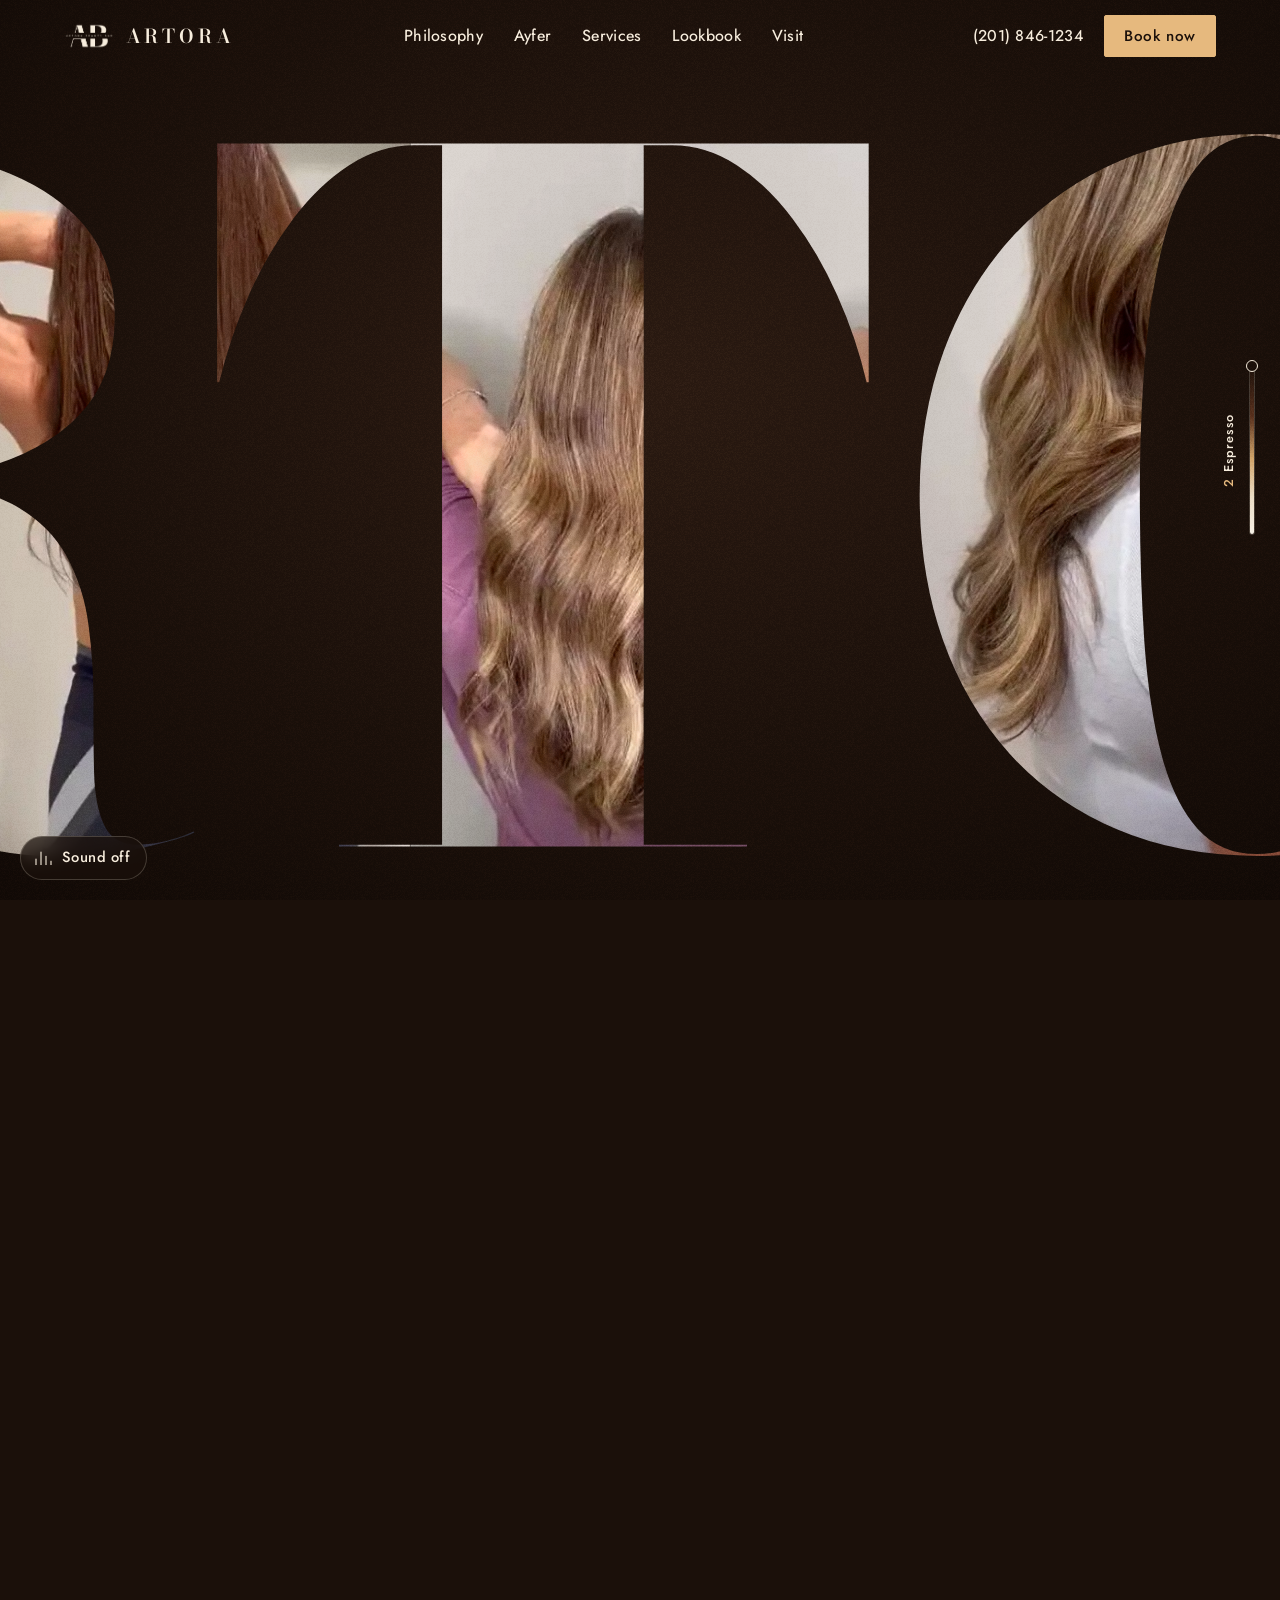
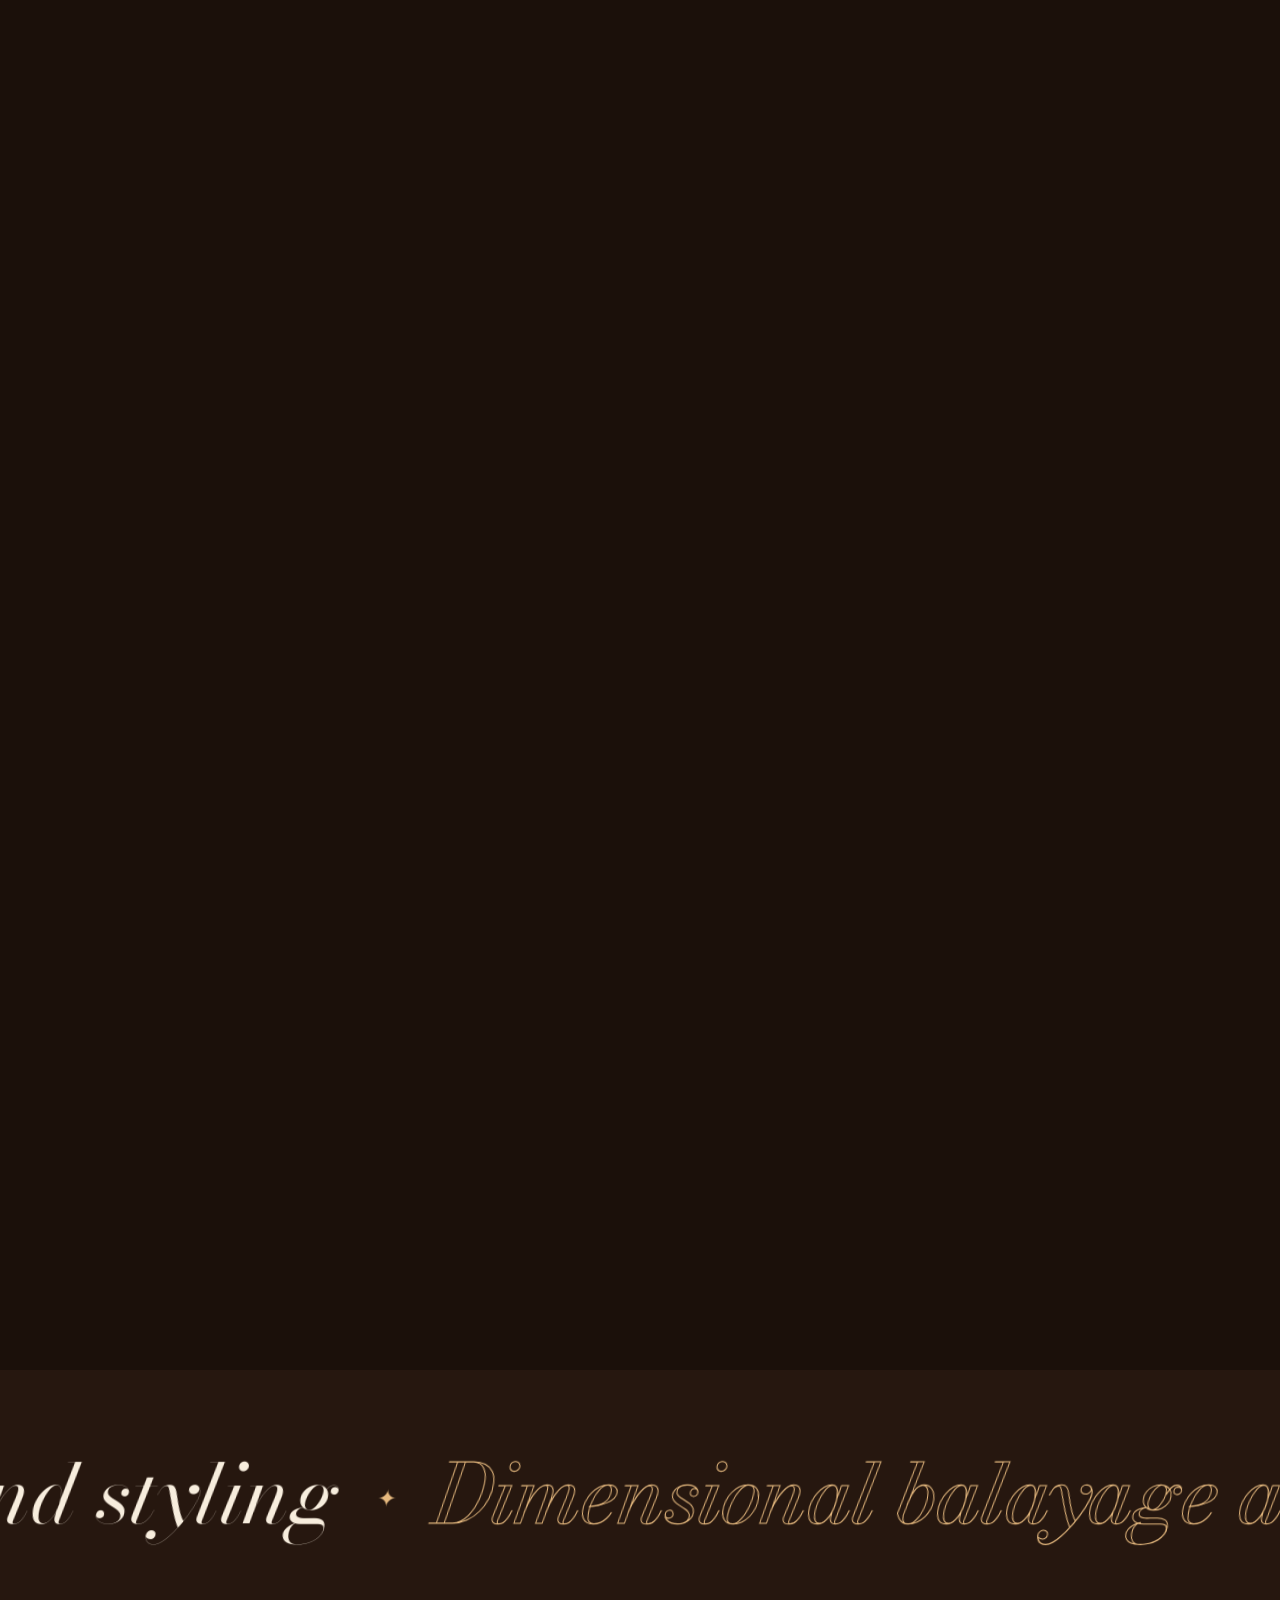
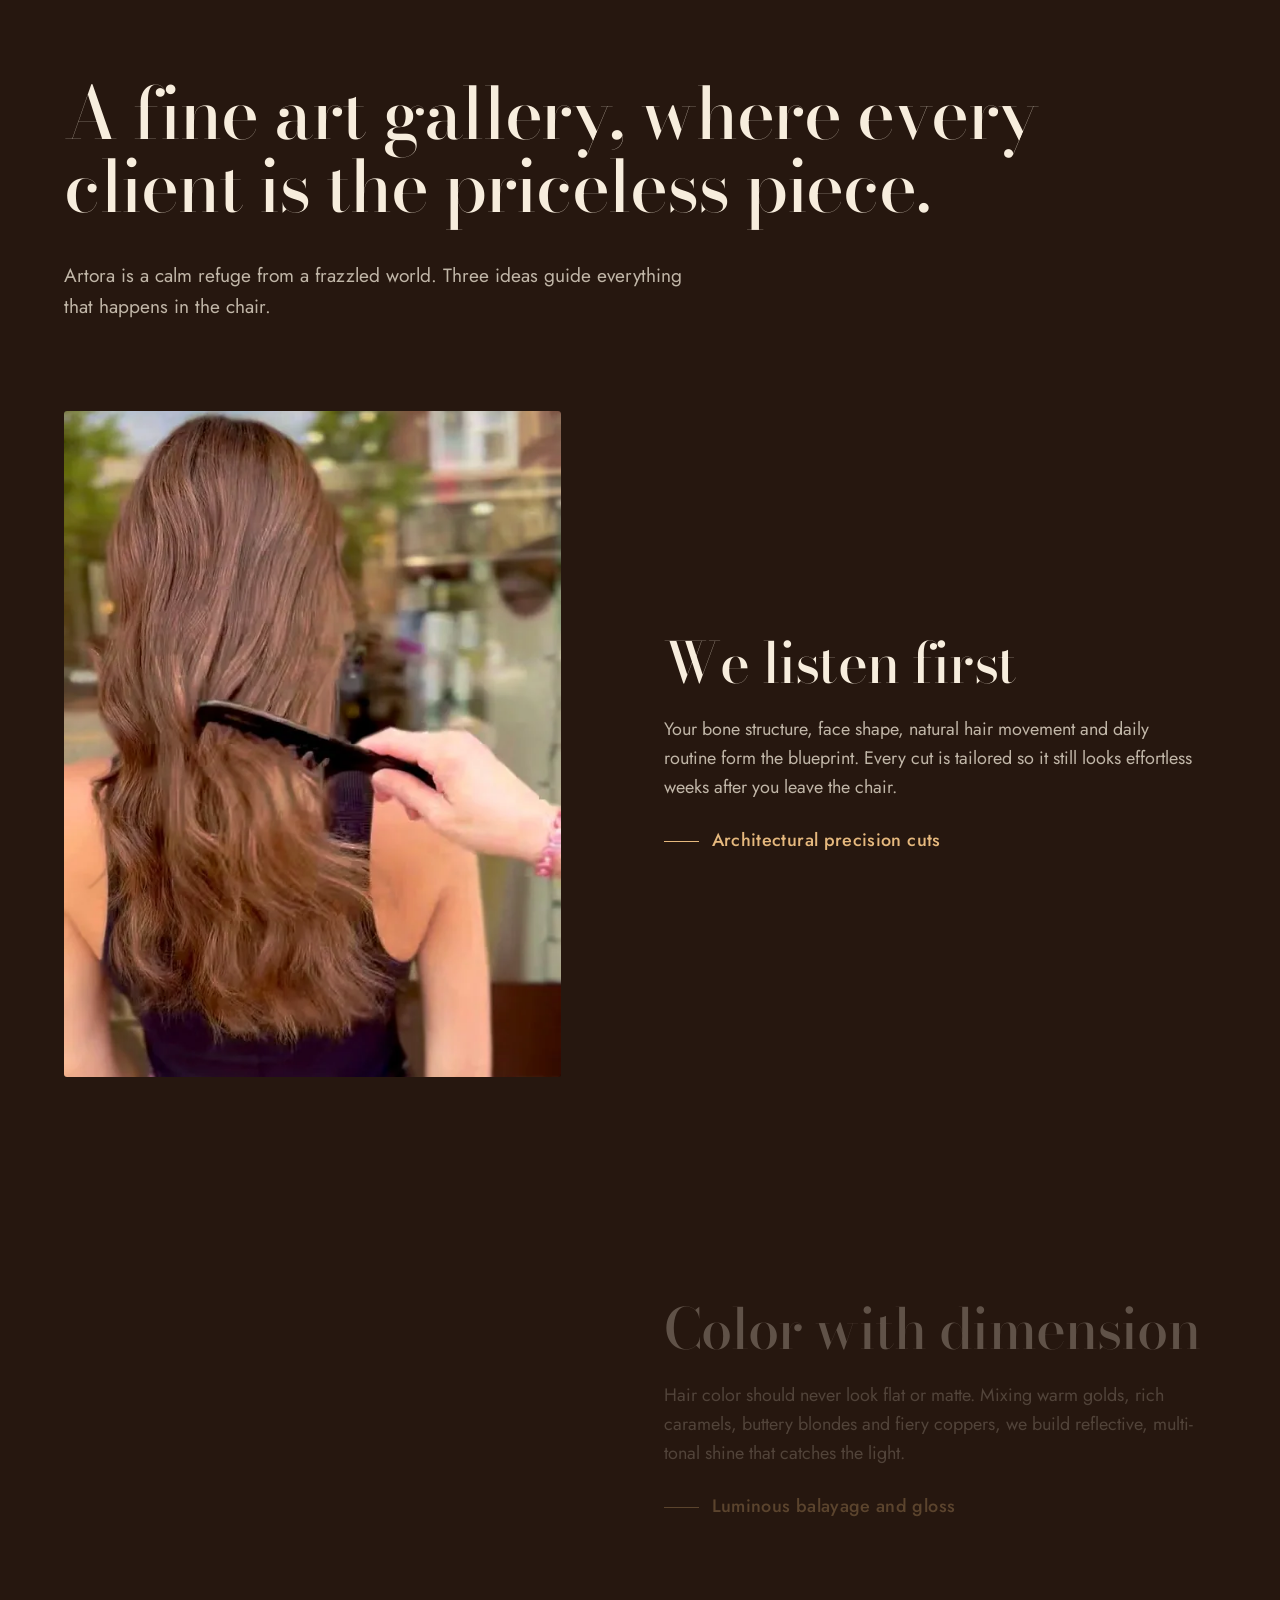
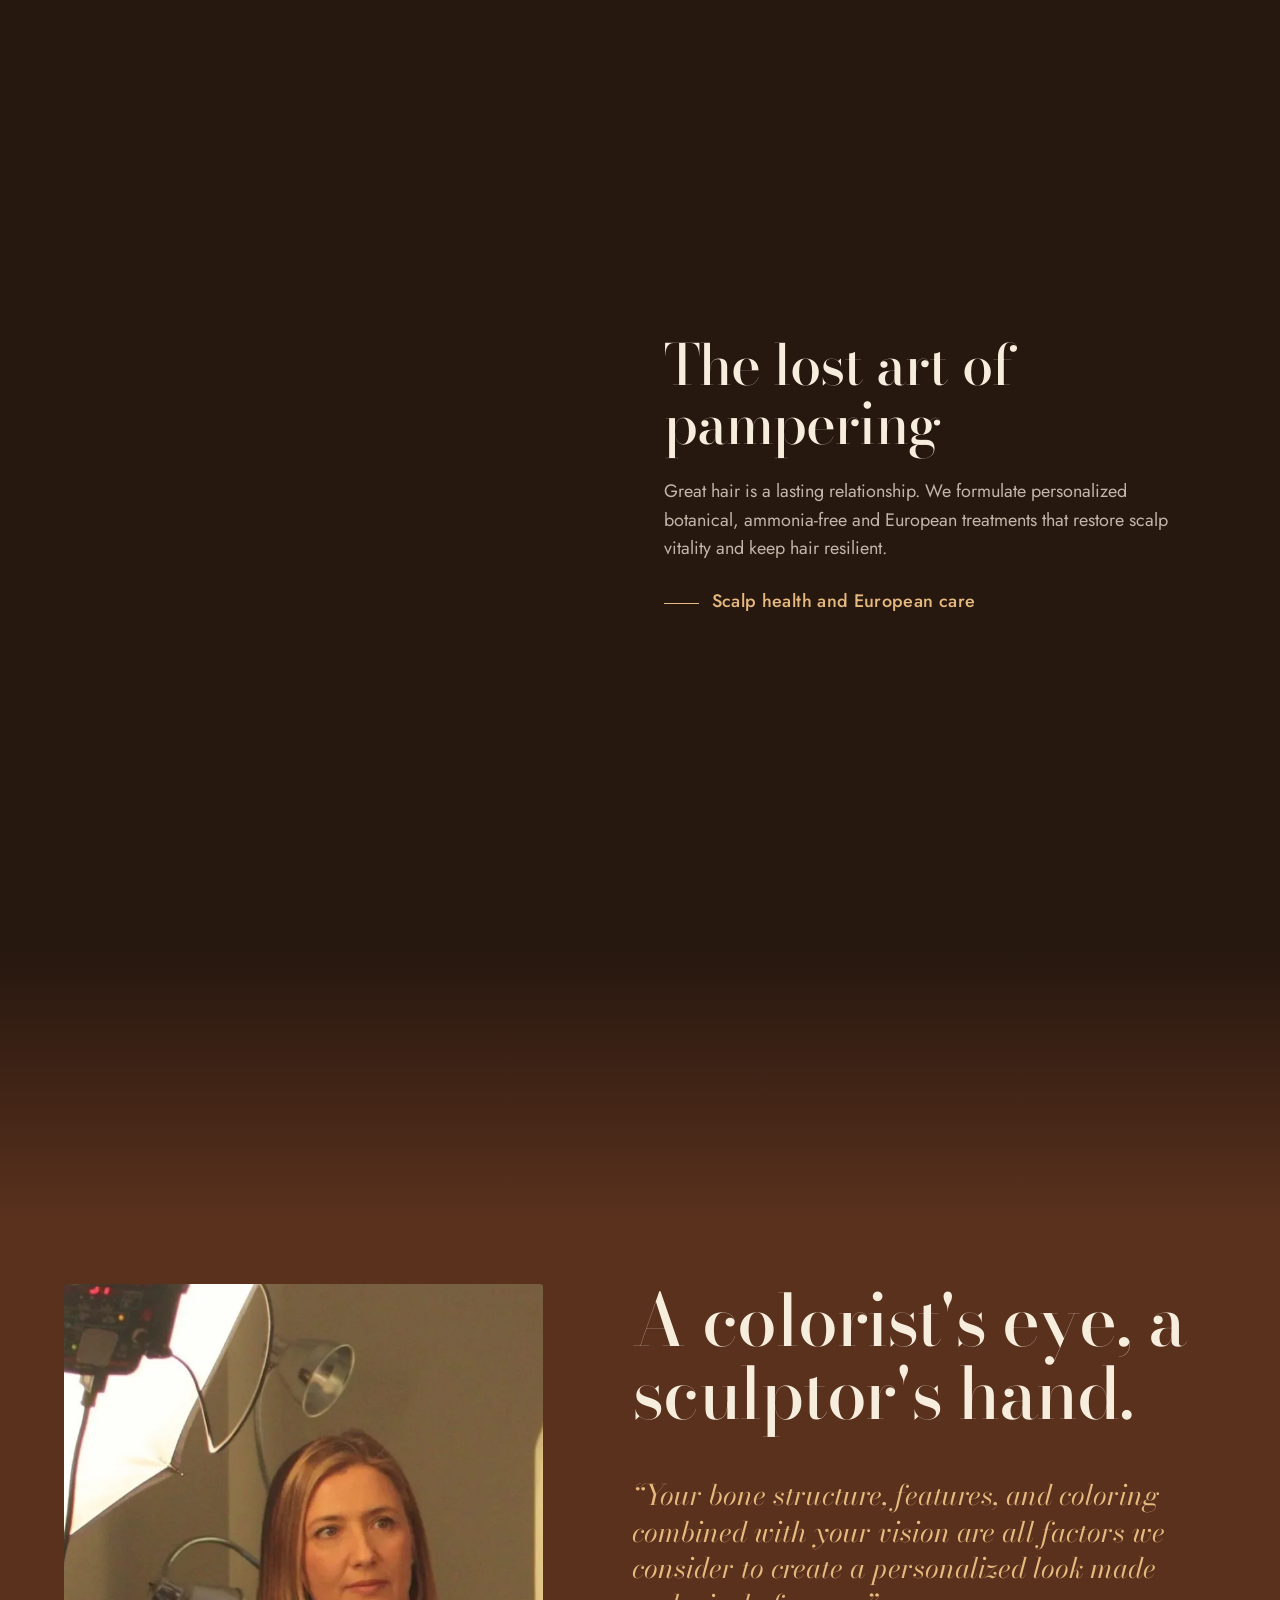
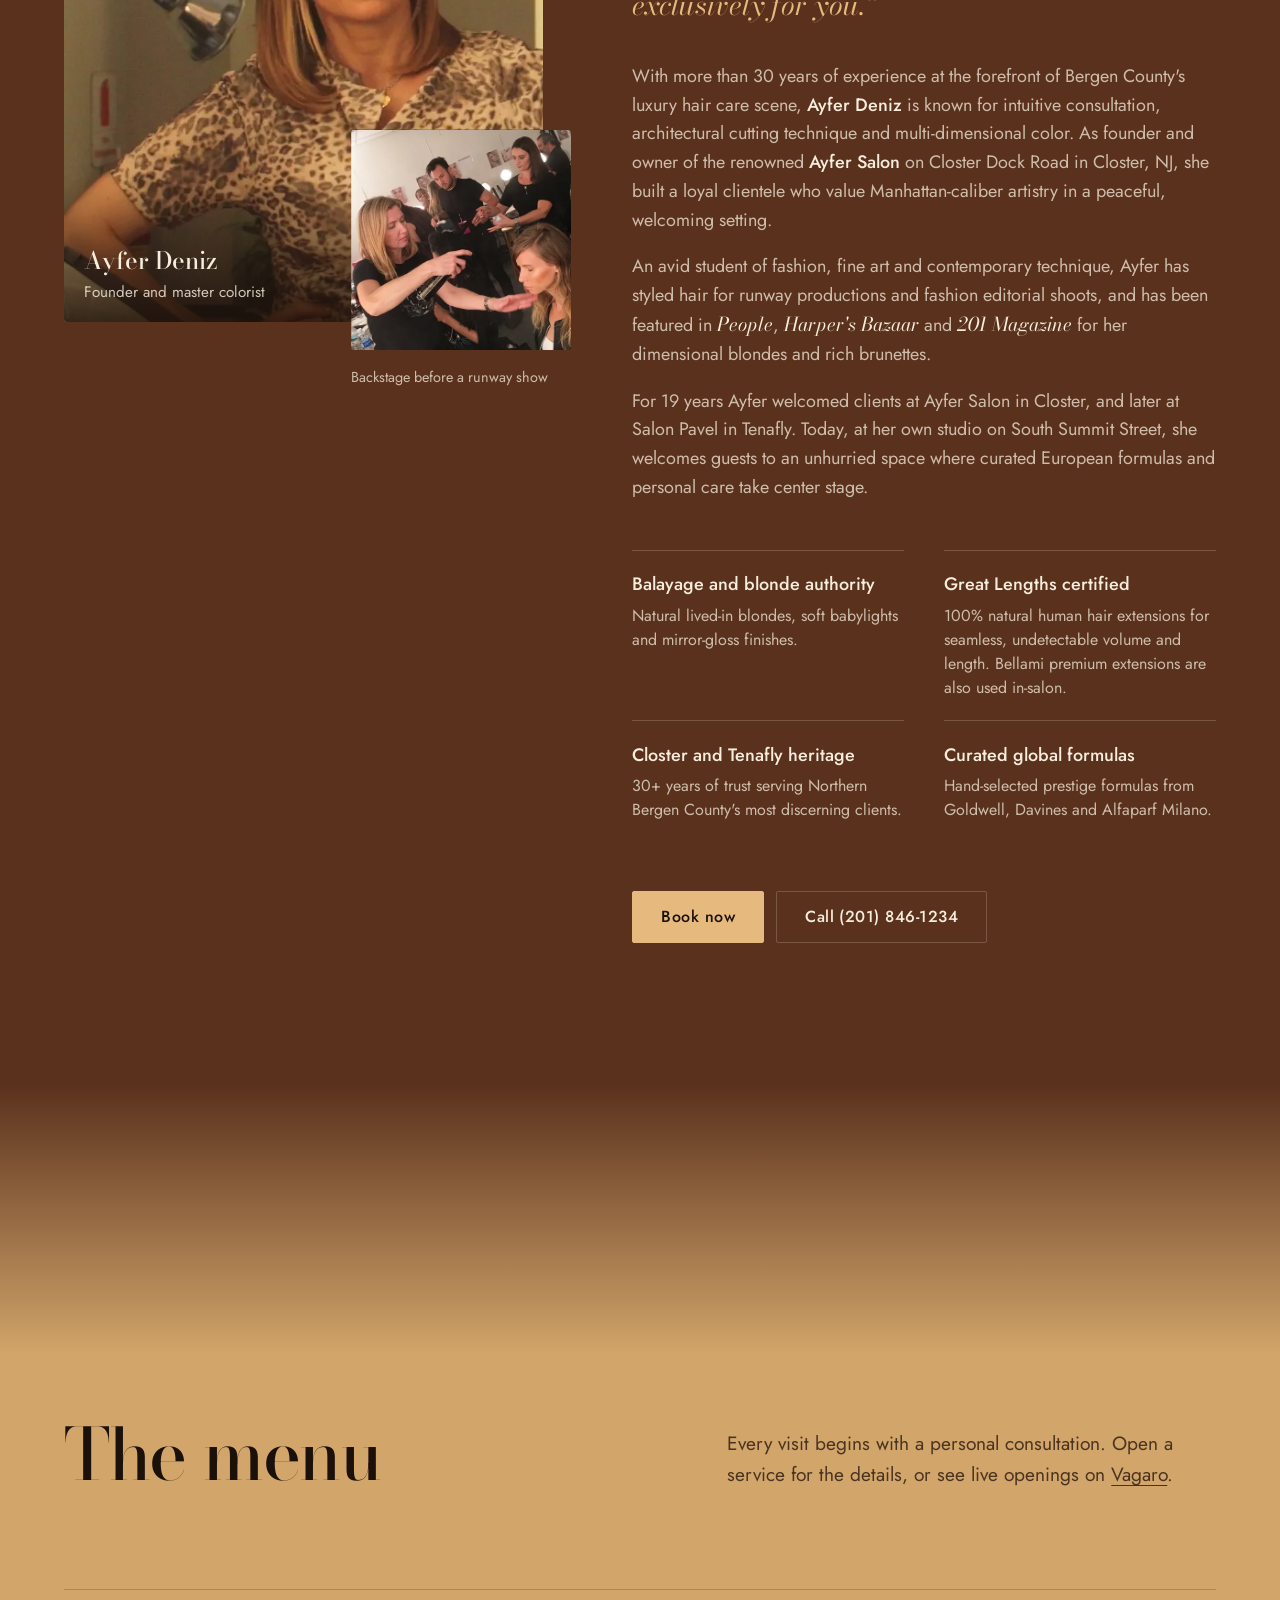
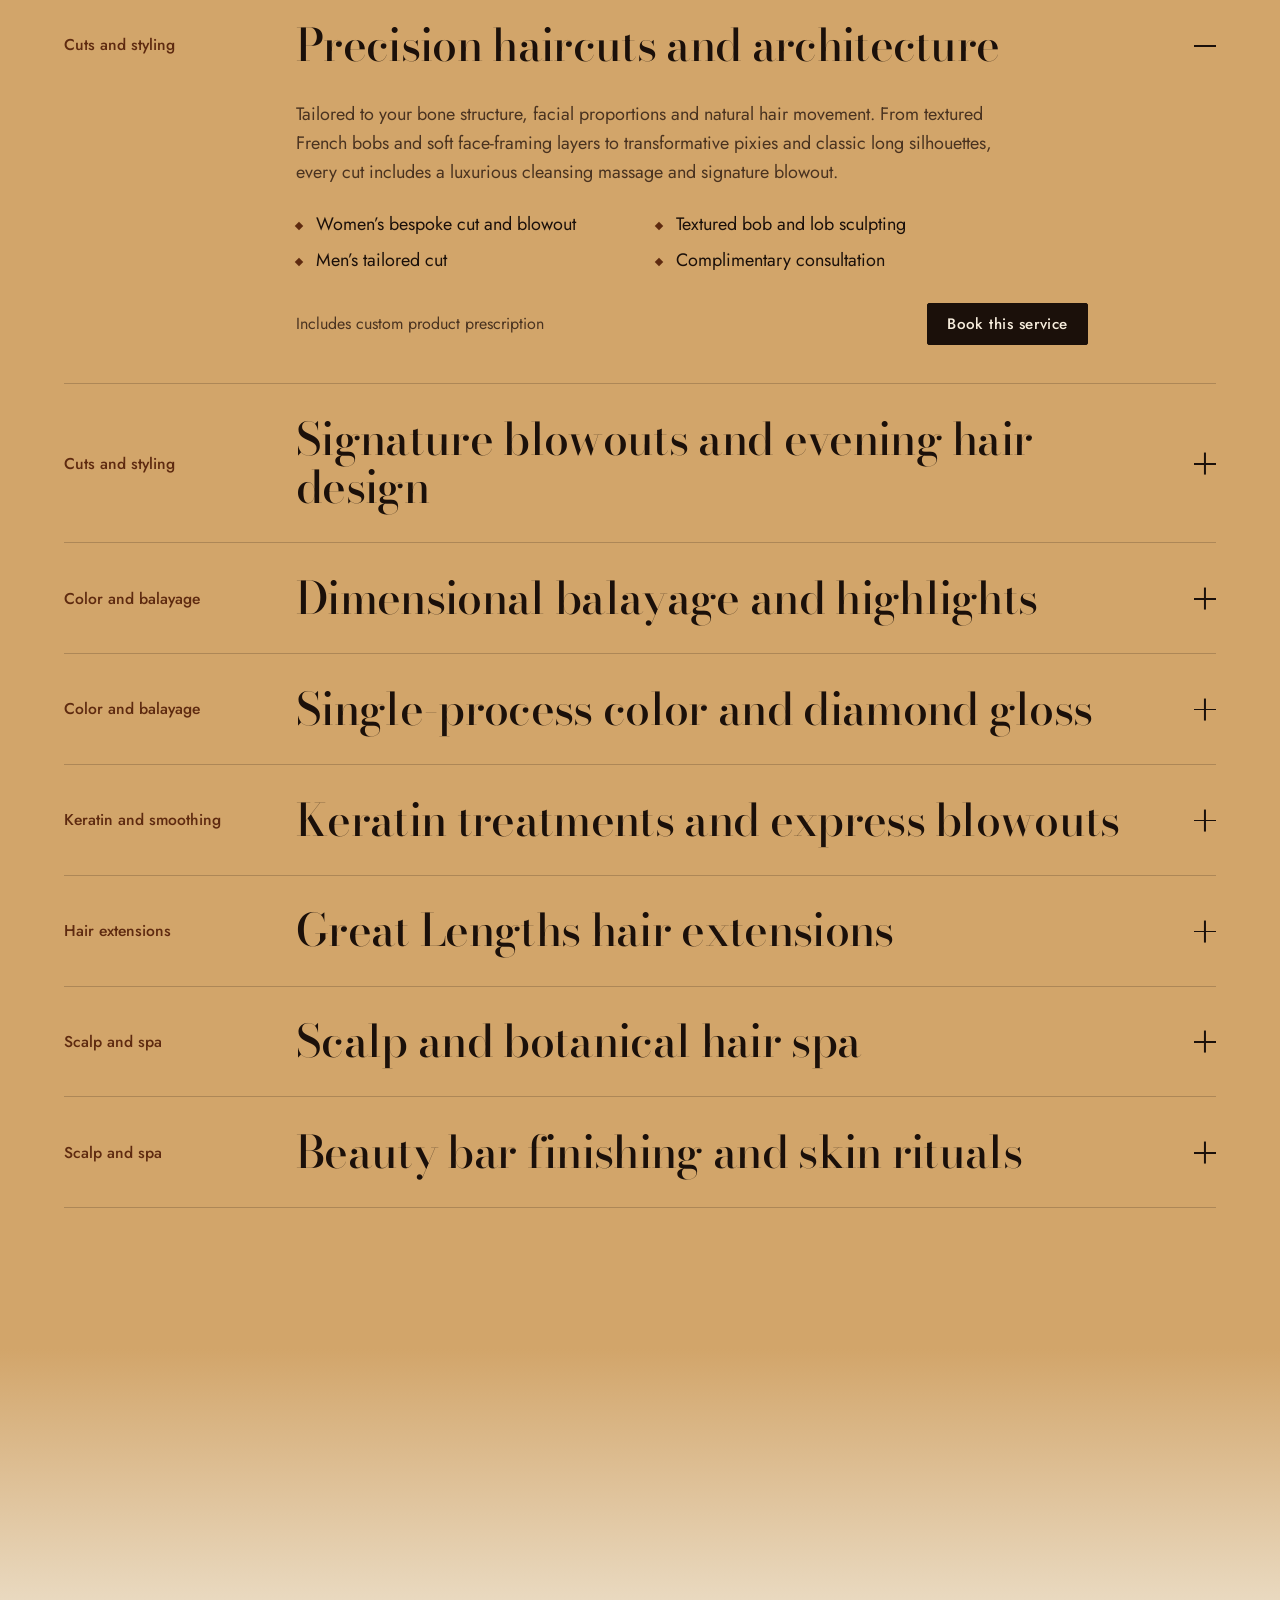
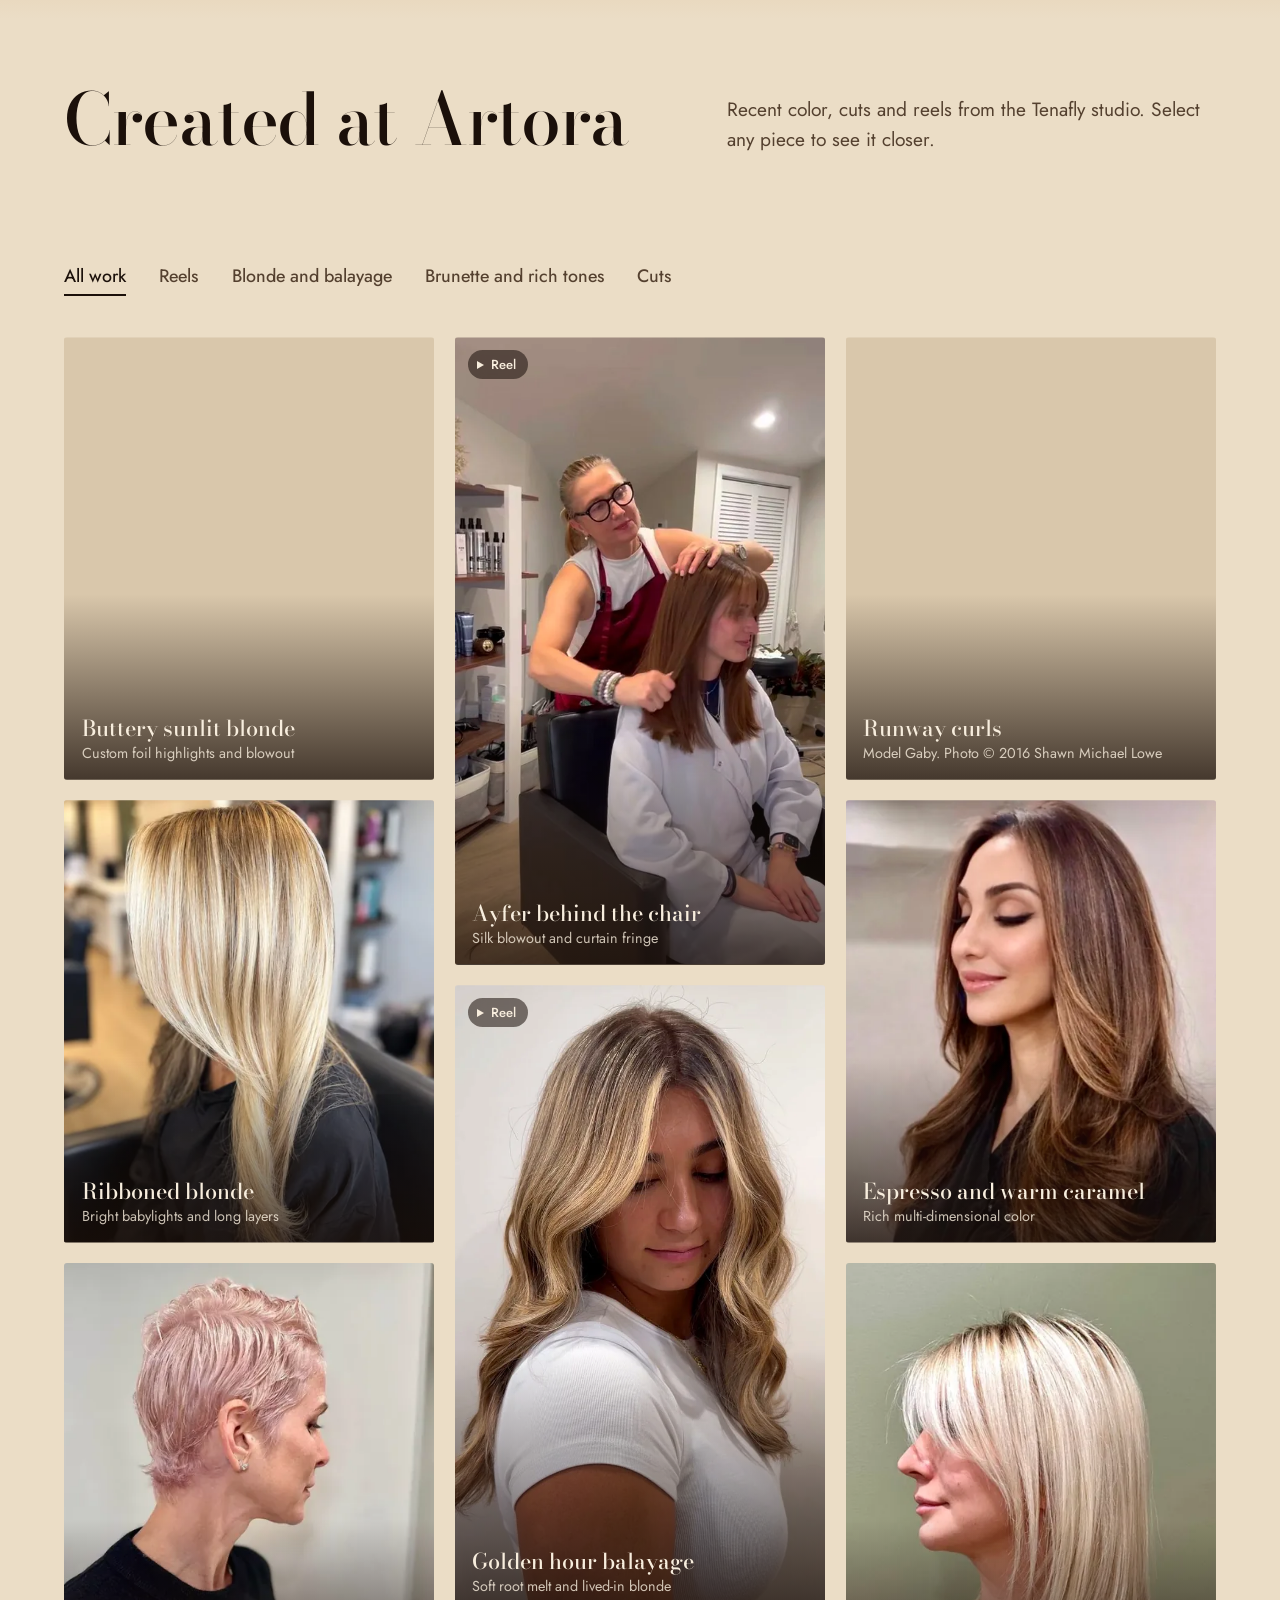
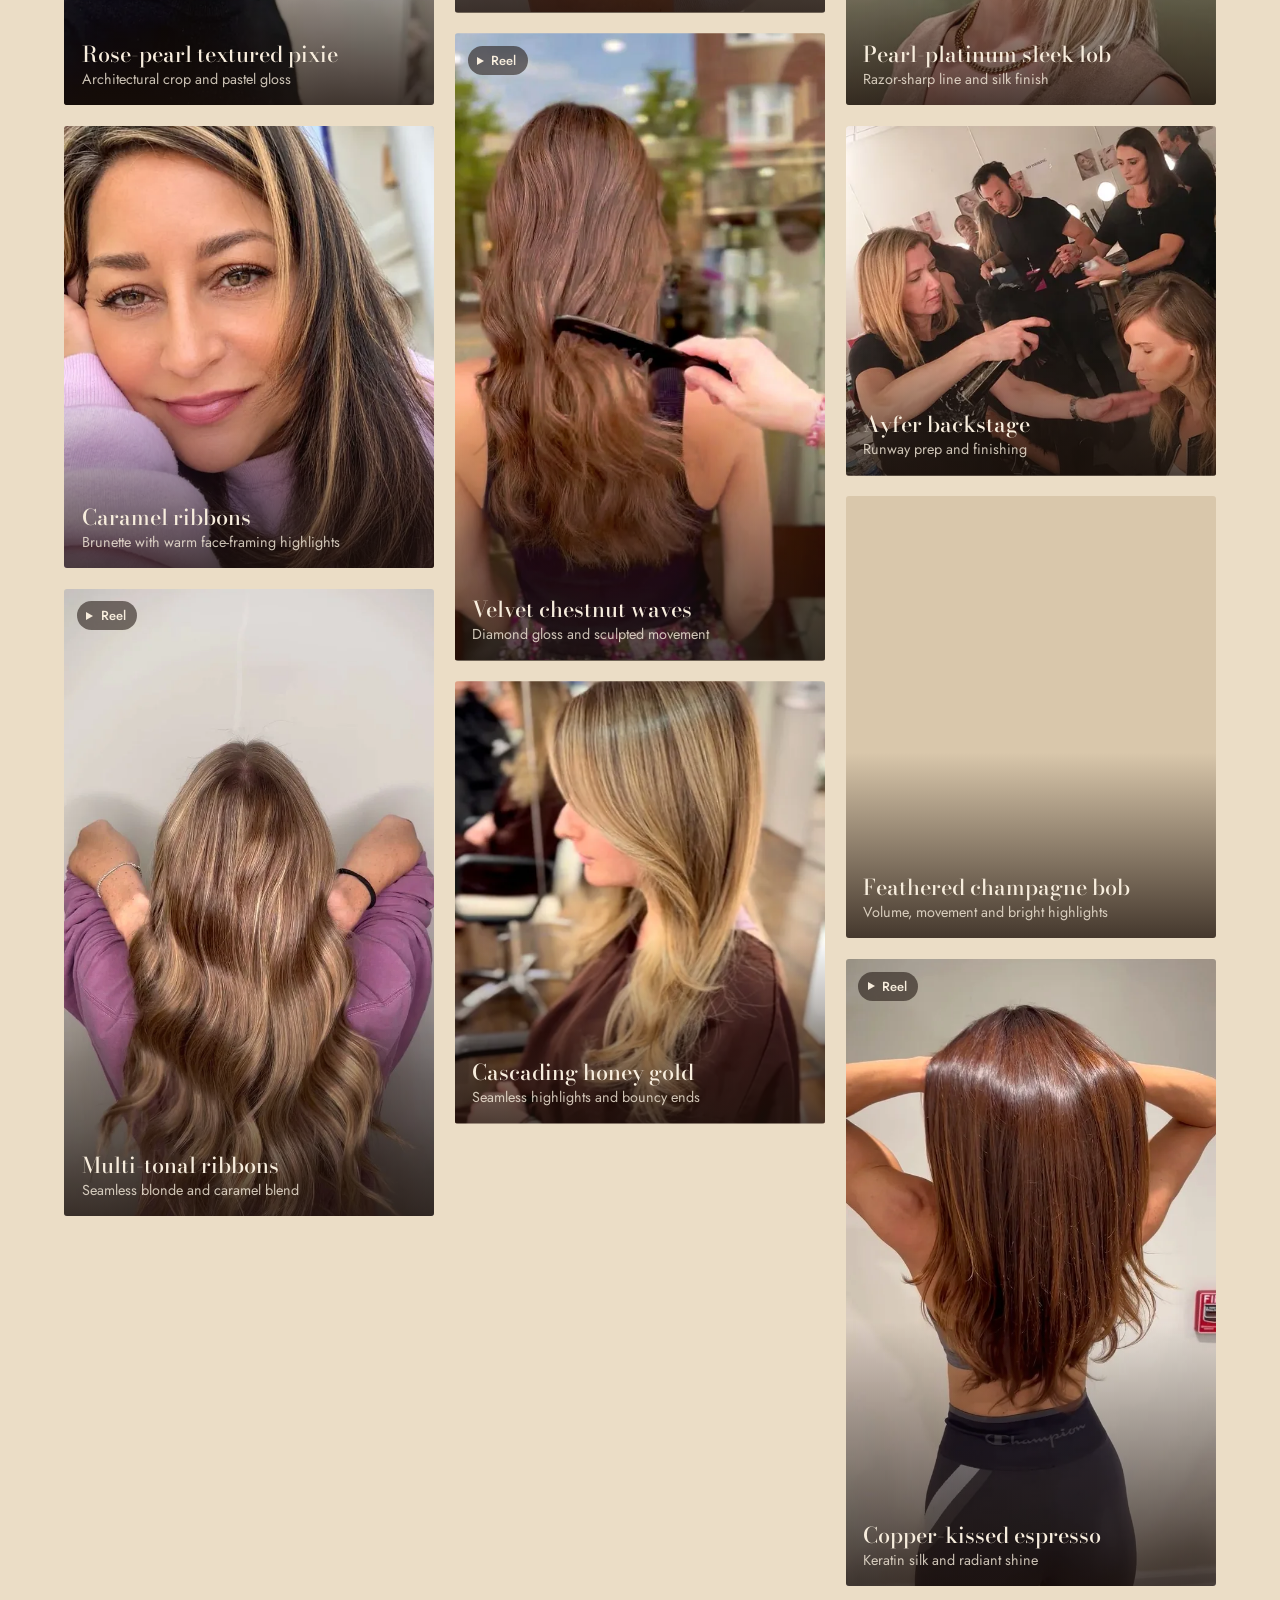
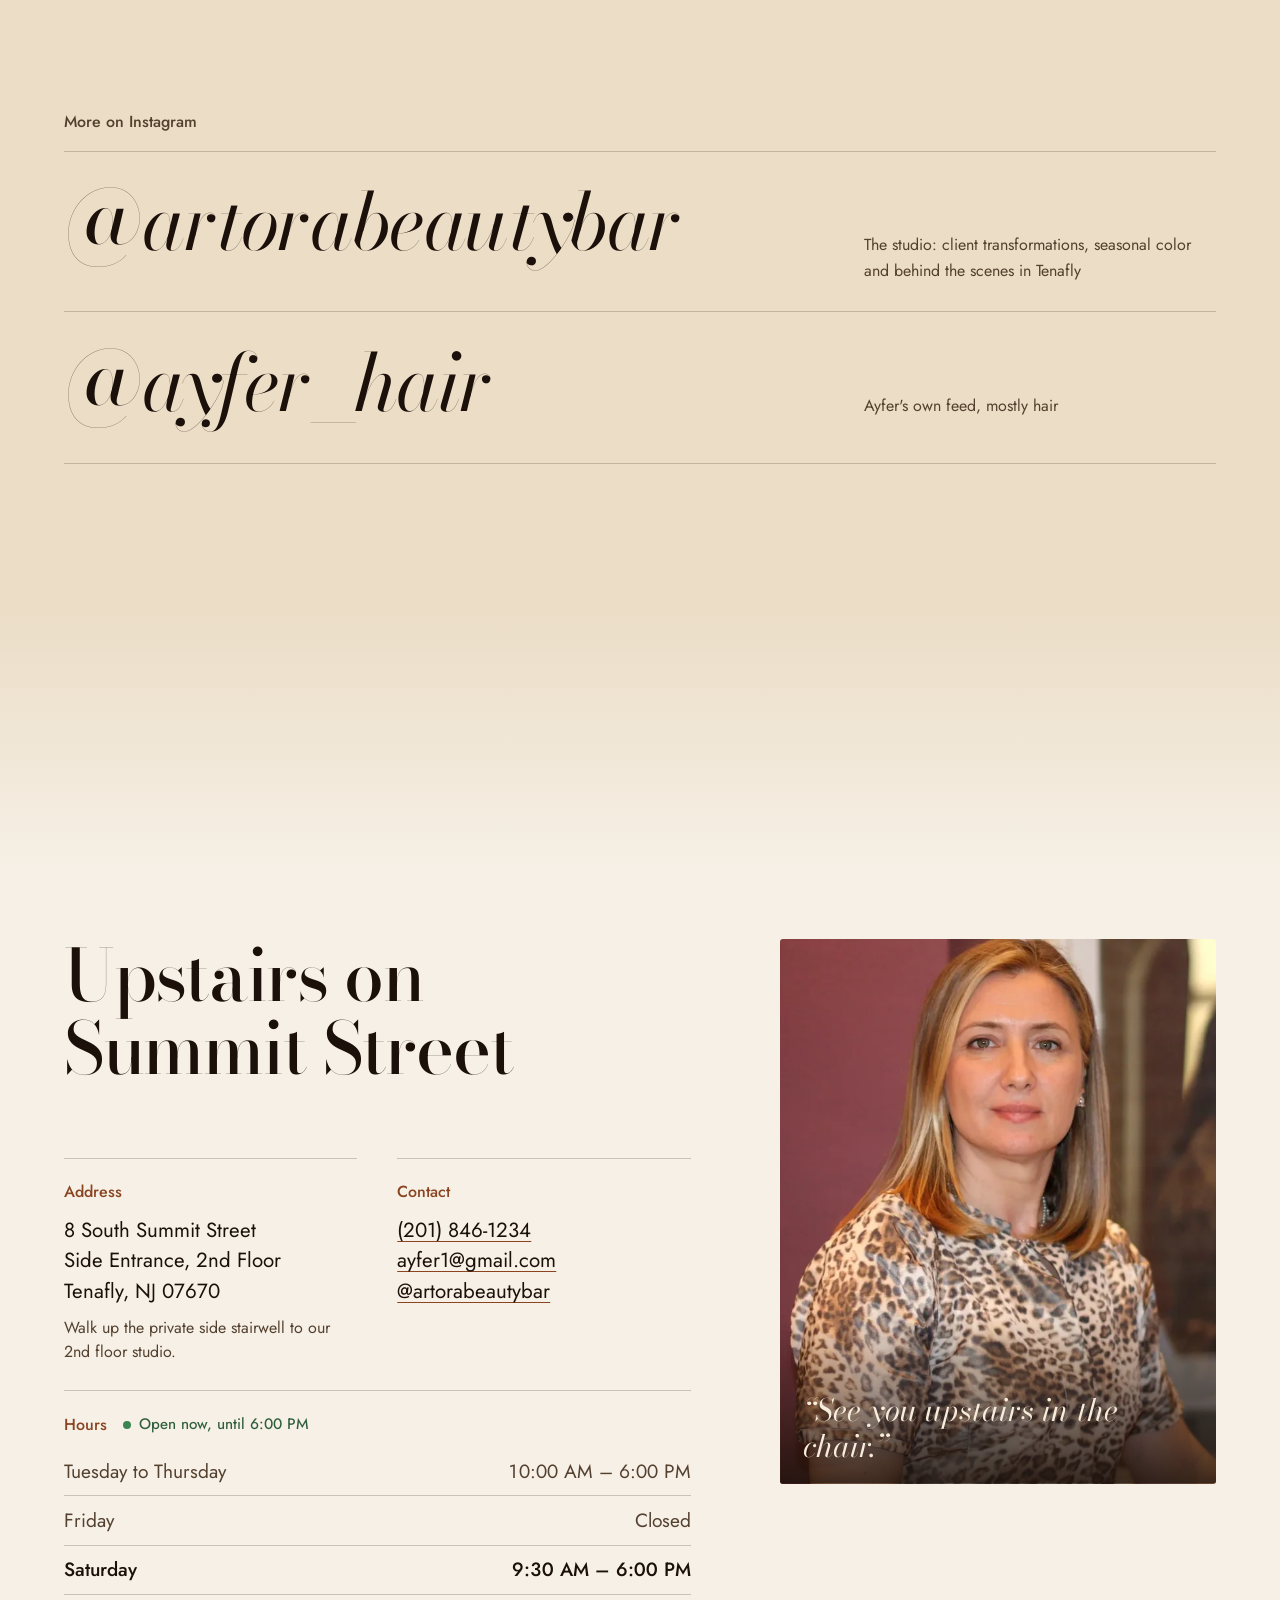
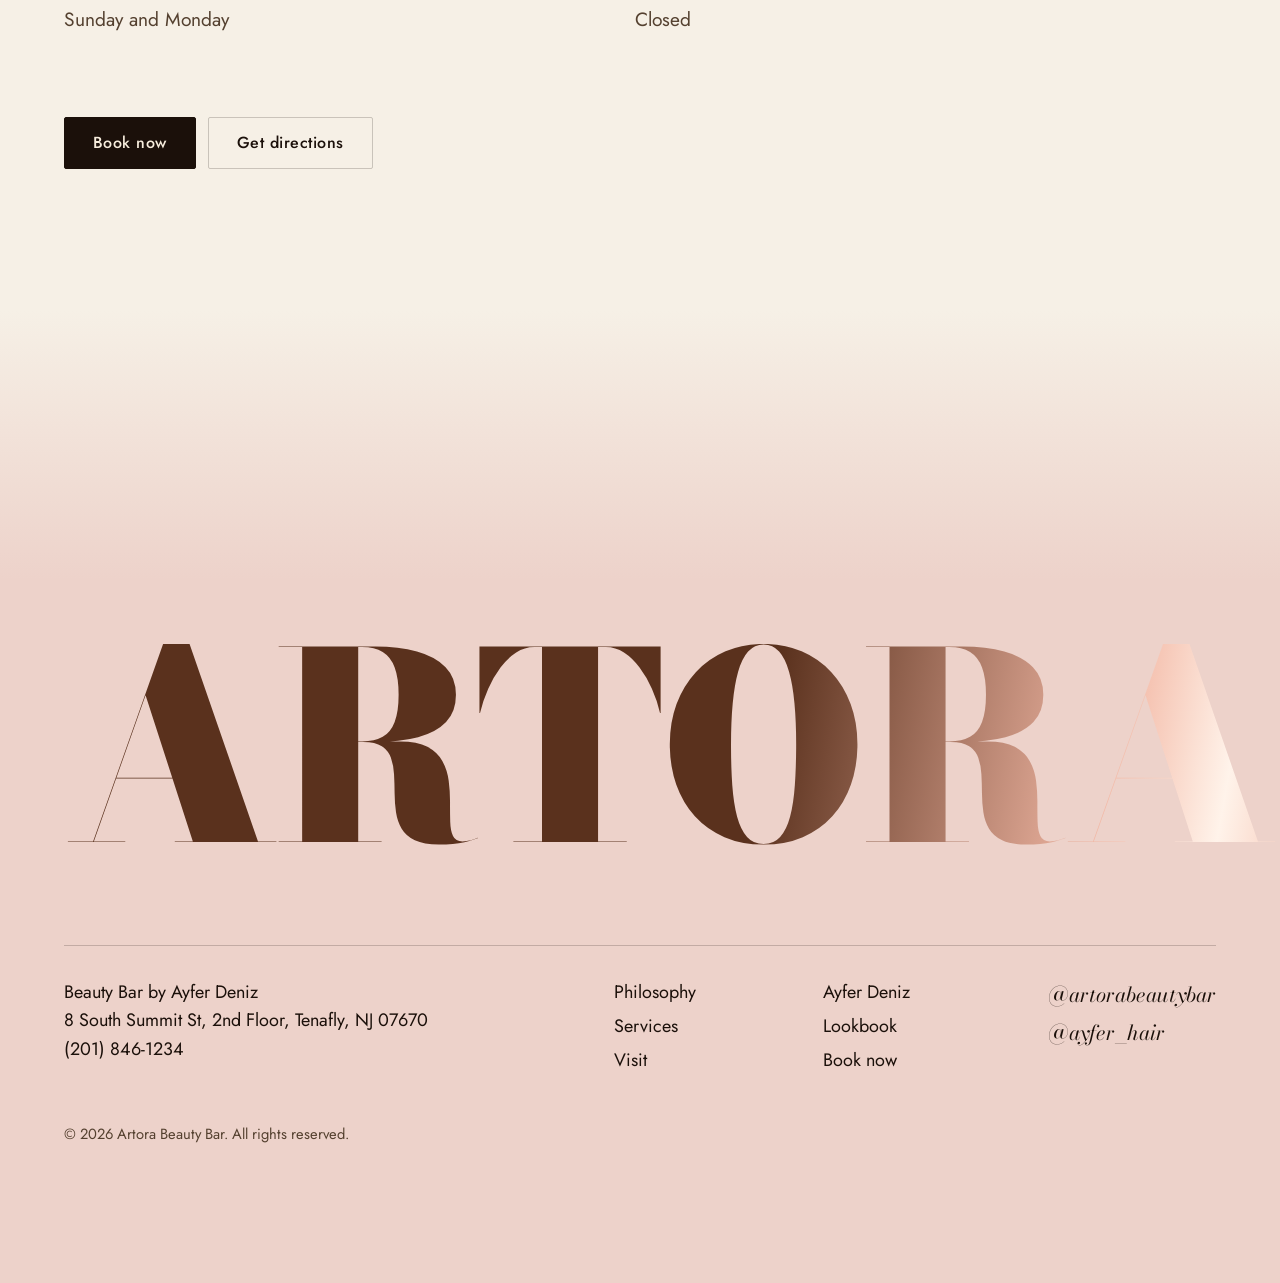
==== commit ee285096: "Redesign: the page as a balayage, espresso root to platinum ends Rebuilds the site around one idea: " ====
--- a/index.html
+++ b/index.html
@@ -2,11 +2,11 @@
 <html lang="en">
 <head>
   <meta charset="UTF-8">
-  <meta name="viewport" content="width=device-width, initial-scale=1.0">
+  <meta name="viewport" content="width=device-width, initial-scale=1.0, viewport-fit=cover">
   <title>Artora Beauty Bar | Hair Salon &amp; Master Colorist in Tenafly, NJ</title>
   <meta name="description" content="Master colorist Ayfer Deniz's private hair salon in Tenafly, NJ, formerly Ayfer Salon. Balayage, blonding, precision cuts and extensions. Book online.">
   <link rel="canonical" href="https://artorabeautybar.com/">
-  <meta name="theme-color" content="#191412">
+  <meta name="theme-color" content="#1B100A">
   <link rel="apple-touch-icon" href="assets/images/apple-touch-icon.png">
   <meta name="twitter:card" content="summary_large_image">
 
@@ -54,7 +54,8 @@
     "founder": {
       "@type": "Person",
       "name": "Ayfer Deniz",
-      "jobTitle": "Founder & Master Colorist"
+      "jobTitle": "Founder & Master Colorist",
+      "sameAs": ["https://www.instagram.com/ayfer_hair"]
     },
     "sameAs": [
       "https://www.instagram.com/artorabeautybar/",
@@ -65,2282 +66,675 @@
   </script>
   <link rel="icon" type="image/png" href="assets/images/favicon.png">
 
-  <!-- Editorial Typography (self-hosted, Latin subset) -->
-  <link rel="preload" href="fonts/cormorant-garamond-latin-400-normal.woff2" as="font" type="font/woff2" crossorigin>
-  <link rel="preload" href="fonts/plus-jakarta-sans-latin-400-normal.woff2" as="font" type="font/woff2" crossorigin>
-  <style>
-    @font-face { font-family: 'Cormorant Garamond'; font-style: normal; font-weight: 400; font-display: swap; src: url(fonts/cormorant-garamond-latin-400-normal.woff2) format('woff2'); }
-    @font-face { font-family: 'Cormorant Garamond'; font-style: normal; font-weight: 500; font-display: swap; src: url(fonts/cormorant-garamond-latin-500-normal.woff2) format('woff2'); }
-    @font-face { font-family: 'Cormorant Garamond'; font-style: normal; font-weight: 600; font-display: swap; src: url(fonts/cormorant-garamond-latin-600-normal.woff2) format('woff2'); }
-    @font-face { font-family: 'Cormorant Garamond'; font-style: italic; font-weight: 400; font-display: swap; src: url(fonts/cormorant-garamond-latin-400-italic.woff2) format('woff2'); }
-    @font-face { font-family: 'Cormorant Garamond'; font-style: italic; font-weight: 600; font-display: swap; src: url(fonts/cormorant-garamond-latin-600-italic.woff2) format('woff2'); }
-    @font-face { font-family: 'Plus Jakarta Sans'; font-style: normal; font-weight: 400; font-display: swap; src: url(fonts/plus-jakarta-sans-latin-400-normal.woff2) format('woff2'); }
-    @font-face { font-family: 'Plus Jakarta Sans'; font-style: normal; font-weight: 500; font-display: swap; src: url(fonts/plus-jakarta-sans-latin-500-normal.woff2) format('woff2'); }
-    @font-face { font-family: 'Plus Jakarta Sans'; font-style: normal; font-weight: 600; font-display: swap; src: url(fonts/plus-jakarta-sans-latin-600-normal.woff2) format('woff2'); }
-  </style>
-
-  <style>
-    /* ----------------------------------------------------
-       DESIGN TOKENS & RESET
-    ---------------------------------------------------- */
-    :root {
-      --bg-canvas: #FAF7F2;
-      --bg-surface: #FFFFFF;
-      --bg-subtle: #F3ECE1;
-      --ink-primary: #191412;
-      --ink-secondary: #5C534E;
-      --ink-muted: #71665D;
-      --accent-ink: #7D603A; /* champagne darkened for small text on light backgrounds */
-      --accent-champagne: #A6865A;
-      --accent-terracotta: #A6865A;
-      --border-sand: #E7DFD3;
-      --border-subtle: rgba(25, 20, 18, 0.08);
-
-      --font-serif: 'Cormorant Garamond', Georgia, serif;
-      --font-sans: 'Plus Jakarta Sans', system-ui, -apple-system, sans-serif;
-
-      --ease-editorial: cubic-bezier(0.16, 1, 0.3, 1);
-      --transition-standard: 0.35s cubic-bezier(0.16, 1, 0.3, 1);
-      --max-width: 1240px;
-    }
-
-    *, *::before, *::after {
-      box-sizing: border-box;
-      margin: 0;
-      padding: 0;
-    }
-
-    html {
-      scroll-behavior: smooth;
-      background-color: var(--bg-canvas);
-      color: var(--ink-primary);
-      font-family: var(--font-sans);
-      font-size: 16px;
-      -webkit-font-smoothing: antialiased;
-    }
-
-    body {
-      overflow-x: hidden;
-      line-height: 1.65;
-    }
-
-    img, video {
-      display: block;
-      max-width: 100%;
-      height: auto;
-    }
-
-    a {
-      color: inherit;
-      text-decoration: none;
-      transition: color var(--transition-standard);
-    }
-
-    /* ----------------------------------------------------
-       SCROLL REVEAL ANIMATIONS
-    ---------------------------------------------------- */
-    .reveal-on-scroll {
-      opacity: 0;
-      transform: translateY(26px);
-      transition: opacity 0.8s var(--ease-editorial), transform 0.8s var(--ease-editorial);
-      will-change: opacity, transform;
-    }
-
-    .reveal-on-scroll.is-visible {
-      opacity: 1;
-      transform: translateY(0);
-    }
-
-    /* ----------------------------------------------------
-       TOP ANNOUNCEMENT BAR
-    ---------------------------------------------------- */
-    .top-utility {
-      background-color: var(--ink-primary);
-      color: #E8E2D8;
-      font-size: 0.8rem;
-      letter-spacing: 0.03em;
-      padding: 0.55rem 1.5rem;
-      border-bottom: 1px solid rgba(255,255,255,0.08);
-    }
-
-    .top-utility-inner {
-      max-width: var(--max-width);
-      margin: 0 auto;
-      display: flex;
-      justify-content: space-between;
-      align-items: center;
-      flex-wrap: wrap;
-      gap: 0.75rem;
-    }
-
-    .top-utility a {
-      color: #FFF;
-      opacity: 0.85;
-    }
-    .top-utility a:hover {
-      opacity: 1;
-      color: var(--accent-champagne);
-    }
-
-    /* ----------------------------------------------------
-       NAVIGATION
-    ---------------------------------------------------- */
-    .header {
-      position: sticky;
-      top: 0;
-      z-index: 100;
-      background: rgba(250, 247, 242, 0.94);
-      backdrop-filter: blur(14px);
-      border-bottom: 1px solid var(--border-sand);
-    }
-
-    .header-inner {
-      max-width: var(--max-width);
-      margin: 0 auto;
-      padding: 1rem 1.5rem;
-      display: flex;
-      justify-content: space-between;
-      align-items: center;
-    }
-
-    .brand-logo-wrap {
-      display: flex;
-      align-items: center;
-      gap: 0.85rem;
-    }
-
-    .brand-logo-img {
-      height: 38px;
-      width: auto;
-      object-fit: contain;
-    }
-
-    .logo-text-wrap {
-      display: flex;
-      flex-direction: column;
-    }
-
-    .logo-title {
-      font-family: var(--font-serif);
-      font-size: 1.55rem;
-      font-weight: 500;
-      letter-spacing: 0.08em;
-      text-transform: uppercase;
-      line-height: 1;
-    }
-
-    .logo-subtitle {
-      font-size: 0.65rem;
-      letter-spacing: 0.2em;
-      text-transform: uppercase;
-      color: var(--ink-muted);
-      margin-top: 3px;
-    }
-
-    .nav-links {
-      display: flex;
-      gap: 2rem;
-      list-style: none;
-      align-items: center;
-    }
-
-    .nav-links a {
-      font-size: 0.84rem;
-      font-weight: 500;
-      letter-spacing: 0.05em;
-      text-transform: uppercase;
-      color: var(--ink-secondary);
-      position: relative;
-      padding-bottom: 3px;
-    }
-
-    .nav-links a::after {
-      content: '';
-      position: absolute;
-      bottom: 0;
-      left: 0;
-      width: 0%;
-      height: 1px;
-      background-color: var(--accent-champagne);
-      transition: width var(--transition-standard);
-    }
-
-    .nav-links a:hover::after {
-      width: 100%;
-    }
-
-    .btn-booking {
-      display: inline-flex;
-      align-items: center;
-      gap: 0.5rem;
-      background-color: var(--ink-primary);
-      color: #FAF7F2;
-      font-size: 0.82rem;
-      font-weight: 500;
-      letter-spacing: 0.08em;
-      text-transform: uppercase;
-      padding: 0.75rem 1.5rem;
-      border-radius: 999px;
-      border: 1px solid var(--ink-primary);
-      transition: all var(--transition-standard);
-    }
-
-    .btn-booking:hover {
-      background-color: var(--accent-champagne);
-      border-color: var(--accent-champagne);
-      color: #FFFFFF;
-      transform: translateY(-2px);
-      box-shadow: 0 8px 20px rgba(166, 134, 90, 0.28);
-    }
-
-    .btn-outline {
-      display: inline-flex;
-      align-items: center;
-      gap: 0.5rem;
-      background: transparent;
-      color: var(--ink-primary);
-      font-size: 0.82rem;
-      font-weight: 500;
-      letter-spacing: 0.08em;
-      text-transform: uppercase;
-      padding: 0.75rem 1.5rem;
-      border-radius: 999px;
-      border: 1px solid var(--border-sand);
-      transition: all var(--transition-standard);
-    }
-
-    .btn-outline:hover {
-      border-color: var(--ink-primary);
-      background-color: rgba(25, 20, 18, 0.03);
-    }
-
-    /* ----------------------------------------------------
-       HERO
-    ---------------------------------------------------- */
-    .hero {
-      padding: 4rem 1.5rem 5rem;
-      position: relative;
-    }
-
-    .hero-container {
-      max-width: var(--max-width);
-      margin: 0 auto;
-      display: grid;
-      grid-template-columns: 1.15fr 0.85fr;
-      gap: 4rem;
-      align-items: center;
-    }
-
-    .hero-eyebrow {
-      display: inline-block;
-      font-size: 0.78rem;
-      font-weight: 600;
-      letter-spacing: 0.16em;
-      text-transform: uppercase;
-      color: var(--accent-champagne);
-      margin-bottom: 1.25rem;
-    }
-
-    .hero-title {
-      font-family: var(--font-serif);
-      font-size: clamp(2.4rem, 4.4vw, 4.2rem);
-      font-weight: 400;
-      line-height: 1.12;
-      color: var(--ink-primary);
-      margin-bottom: 1.5rem;
-    }
-
-    .hero-title em {
-      font-style: italic;
-      color: var(--accent-terracotta);
-      font-weight: 400;
-    }
-
-    .hero-desc {
-      font-size: 1.05rem;
-      color: var(--ink-secondary);
-      max-width: 530px;
-      margin-bottom: 2.25rem;
-      line-height: 1.7;
-    }
-
-    .hero-actions {
-      display: flex;
-      gap: 1rem;
-      flex-wrap: wrap;
-      margin-bottom: 3rem;
-    }
-
-    .hero-stats {
-      display: grid;
-      grid-template-columns: repeat(4, 1fr);
-      gap: 1.5rem;
-      padding-top: 2rem;
-      border-top: 1px solid var(--border-sand);
-    }
-
-    .stat-item strong {
-      display: block;
-      font-family: var(--font-serif);
-      font-size: 1.85rem;
-      font-weight: 500;
-      color: var(--ink-primary);
-      line-height: 1.1;
-    }
-
-    .stat-item span {
-      font-size: 0.76rem;
-      color: var(--ink-muted);
-      letter-spacing: 0.02em;
-    }
-
-    .hero-media-wrapper {
-      position: relative;
-    }
-
-    /* Arch frame (from index.html) */
-    .hero-main-frame {
-      position: relative;
-      border-radius: 220px 220px 6px 6px;
-      overflow: hidden;
-      background-color: var(--bg-subtle);
-      box-shadow: 0 28px 70px rgba(25, 20, 18, 0.12);
-      aspect-ratio: 4 / 5;
-      border: 1px solid rgba(166, 134, 90, 0.45);
-    }
-
-    .hero-main-frame img {
-      width: 100%;
-      height: 100%;
-      object-fit: cover;
-      object-position: 50% 30%;
-      transform: scale(1.01);
-      transition: transform 1.2s var(--ease-editorial);
-    }
-
-    .hero-main-frame:hover img {
-      transform: scale(1.05);
-    }
-
-    .quote-source {
-      display: block;
-      margin-top: 0.6rem;
-      font-size: 0.72rem;
-      color: var(--ink-muted);
-    }
-
-    .hero-floating-quote {
-      position: absolute;
-      bottom: -25px;
-      left: -30px;
-      background: #FFFFFF;
-      padding: 1.35rem 1.6rem;
-      border-radius: 12px;
-      max-width: 300px;
-      box-shadow: 0 16px 40px rgba(25, 20, 18, 0.1);
-      border: 1px solid var(--border-sand);
-      animation: gentleFloat 6s ease-in-out infinite;
-    }
-
-    @keyframes gentleFloat {
-      0%, 100% { transform: translateY(0); }
-      50% { transform: translateY(-6px); }
-    }
-
-    .quote-badge {
-      font-size: 0.65rem;
-      letter-spacing: 0.12em;
-      text-transform: uppercase;
-      font-weight: 600;
-      color: var(--accent-champagne);
-      display: block;
-      margin-bottom: 0.4rem;
-    }
-
-    .quote-text {
-      font-family: var(--font-serif);
-      font-size: 1.05rem;
-      font-style: italic;
-      color: var(--ink-primary);
-      line-height: 1.35;
-    }
-
-    /* ----------------------------------------------------
-       TICKER
-    ---------------------------------------------------- */
-    .ticker {
-      background-color: var(--bg-subtle);
-      border-top: 1px solid var(--border-sand);
-      border-bottom: 1px solid var(--border-sand);
-      padding: 1rem 0;
-      overflow: hidden;
-      white-space: nowrap;
-      display: flex;
-    }
-
-    .ticker-track {
-      display: flex;
-      gap: 3rem;
-      animation: tickerLoop 32s linear infinite;
-    }
-
-    .ticker-item {
-      display: inline-flex;
-      align-items: center;
-      gap: 1.25rem;
-      font-family: var(--font-serif);
-      font-size: 1.2rem;
-      font-style: italic;
-      color: var(--ink-secondary);
-    }
-
-    .ticker-item .glyph {
-      color: var(--accent-champagne);
-      font-style: normal;
-      font-size: 0.85rem;
-    }
-
-    @keyframes tickerLoop {
-      0% { transform: translateX(0); }
-      100% { transform: translateX(-50%); }
-    }
-
-    /* ----------------------------------------------------
-       FINE ART PILLARS
-    ---------------------------------------------------- */
-    .section-padding {
-      padding: 6rem 1.5rem;
-    }
-
-    .container {
-      max-width: var(--max-width);
-      margin: 0 auto;
-    }
-
-    .section-header {
-      text-align: center;
-      max-width: 700px;
-      margin: 0 auto 3.75rem;
-    }
-
-    .section-eyebrow {
-      font-size: 0.78rem;
-      font-weight: 600;
-      letter-spacing: 0.16em;
-      text-transform: uppercase;
-      color: var(--accent-champagne);
-      display: block;
-      margin-bottom: 0.75rem;
-    }
-
-    .section-title {
-      font-family: var(--font-serif);
-      font-size: clamp(2rem, 3.5vw, 3.2rem);
-      font-weight: 400;
-      line-height: 1.2;
-      color: var(--ink-primary);
-      margin-bottom: 1rem;
-    }
-
-    .section-title em {
-      font-style: italic;
-      color: var(--accent-terracotta);
-    }
-
-    .section-intro {
-      font-size: 1rem;
-      color: var(--ink-secondary);
-    }
-
-    .philosophy-grid {
-      display: grid;
-      grid-template-columns: repeat(3, 1fr);
-      gap: 2rem;
-    }
-
-    .pillar-card {
-      background: var(--bg-surface);
-      border: 1px solid var(--border-sand);
-      border-radius: 14px;
-      padding: 2.5rem 2rem;
-      display: flex;
-      flex-direction: column;
-      justify-content: space-between;
-      transition: transform var(--transition-standard), box-shadow var(--transition-standard), border-color var(--transition-standard);
-    }
-
-    .pillar-card:hover {
-      transform: translateY(-6px);
-      box-shadow: 0 18px 40px rgba(25, 20, 18, 0.06);
-      border-color: var(--accent-champagne);
-    }
-
-    .pillar-title {
-      font-family: var(--font-serif);
-      font-size: 1.55rem;
-      font-weight: 500;
-      color: var(--ink-primary);
-      margin-bottom: 0.85rem;
-    }
-
-    .pillar-text {
-      color: var(--ink-secondary);
-      font-size: 0.94rem;
-      line-height: 1.65;
-      margin-bottom: 1.75rem;
-    }
-
-    .pillar-tag {
-      font-size: 0.72rem;
-      text-transform: uppercase;
-      letter-spacing: 0.1em;
-      font-weight: 600;
-      color: var(--accent-terracotta);
-      border-top: 1px solid var(--border-subtle);
-      padding-top: 1rem;
-    }
-
-    /* ----------------------------------------------------
-       MEET AYFER DENIZ
-    ---------------------------------------------------- */
-    .bio-section {
-      background-color: var(--bg-subtle);
-      border-top: 1px solid var(--border-sand);
-      border-bottom: 1px solid var(--border-sand);
-    }
-
-    .bio-container {
-      display: grid;
-      grid-template-columns: 0.9fr 1.1fr;
-      gap: 4.5rem;
-      align-items: center;
-    }
-
-    .bio-portrait-frame {
-      position: relative;
-    }
-
-    .bio-image-box {
-      border-radius: 16px;
-      overflow: hidden;
-      aspect-ratio: 4/5;
-      box-shadow: 0 24px 50px rgba(25, 20, 18, 0.1);
-      position: relative;
-      background: #DCD4C7;
-    }
-
-    .bio-image-box img {
-      width: 100%;
-      height: 100%;
-      object-fit: cover;
-    }
-
-    .bio-caption-tag {
-      position: absolute;
-      bottom: 20px;
-      left: 20px;
-      right: 20px;
-      background: rgba(25, 20, 18, 0.9);
-      backdrop-filter: blur(8px);
-      color: #FAF7F2;
-      padding: 1rem 1.25rem;
-      border-radius: 10px;
-      display: flex;
-      justify-content: space-between;
-      align-items: center;
-    }
-
-    .bio-caption-tag strong {
-      display: block;
-      font-family: var(--font-serif);
-      font-size: 1.1rem;
-      font-weight: 400;
-    }
-
-    .bio-caption-tag span {
-      font-size: 0.72rem;
-      color: #D3CBC0;
-    }
-
-    .bio-quote-highlight {
-      font-family: var(--font-serif);
-      font-size: 1.35rem;
-      font-style: italic;
-      color: var(--ink-primary);
-      border-left: 2px solid var(--accent-champagne);
-      padding-left: 1.5rem;
-      margin: 1.5rem 0 2rem;
-      line-height: 1.45;
-    }
-
-    .bio-narrative p {
-      color: var(--ink-secondary);
-      font-size: 0.97rem;
-      line-height: 1.75;
-      margin-bottom: 1.25rem;
-    }
-
-    .bio-credentials-grid {
-      display: grid;
-      grid-template-columns: 1fr 1fr;
-      gap: 1.25rem;
-      margin: 2.25rem 0;
-    }
-
-    .credential-card {
-      background: var(--bg-canvas);
-      padding: 1.25rem;
-      border-radius: 10px;
-      border: 1px solid var(--border-sand);
-    }
-
-    .credential-card h3 {
-      font-size: 0.88rem;
-      font-weight: 600;
-      color: var(--ink-primary);
-      margin-bottom: 0.35rem;
-    }
-
-    .credential-card p {
-      font-size: 0.8rem;
-      color: var(--ink-muted);
-      line-height: 1.5;
-      margin: 0;
-    }
-
-    .bio-actions {
-      display: flex;
-      flex-wrap: wrap;
-      gap: 1rem;
-      align-items: center;
-    }
-
-    /* ----------------------------------------------------
-       SERVICES MENU
-    ---------------------------------------------------- */
-    .menu-tabs {
-      display: flex;
-      justify-content: center;
-      gap: 0.75rem;
-      margin-bottom: 3rem;
-      flex-wrap: wrap;
-    }
-
-    .tab-btn {
-      background: transparent;
-      border: 1px solid var(--border-sand);
-      padding: 0.65rem 1.35rem;
-      border-radius: 999px;
-      font-family: var(--font-sans);
-      font-size: 0.82rem;
-      font-weight: 500;
-      color: var(--ink-secondary);
-      cursor: pointer;
-      transition: all var(--transition-standard);
-    }
-
-    .tab-btn.active, .tab-btn:hover {
-      background: var(--ink-primary);
-      color: #FFF;
-      border-color: var(--ink-primary);
-    }
-
-    /* Service cards (content from index.html, styled for this page) */
-    .services-menu-grid {
-      display: grid;
-      grid-template-columns: repeat(2, 1fr);
-      gap: 1.5rem;
-    }
-
-    .service-card {
-      background: var(--bg-surface);
-      border: 1px solid var(--border-sand);
-      border-radius: 14px;
-      padding: 2.25rem 2.25rem 1.75rem;
-      display: flex;
-      flex-direction: column;
-      justify-content: space-between;
-      transition: opacity 0.8s var(--ease-editorial), transform 0.8s var(--ease-editorial), border-color var(--transition-standard), box-shadow var(--transition-standard);
-    }
-
-    .service-card:nth-child(even).reveal-on-scroll { transition-delay: 0.08s, 0.08s, 0s, 0s; }
-
-    .service-card.is-visible:hover {
-      border-color: var(--accent-champagne);
-      box-shadow: 0 18px 40px rgba(25, 20, 18, 0.06);
-      transform: translateY(-4px);
-      transition-delay: 0s;
-    }
-
-    .service-category-badge {
-      font-size: 0.68rem;
-      text-transform: uppercase;
-      letter-spacing: 0.1em;
-      color: var(--accent-champagne);
-      font-weight: 600;
-      margin-bottom: 0.5rem;
-      display: block;
-    }
-
-    .service-card h3 {
-      font-family: var(--font-serif);
-      font-size: 1.6rem;
-      font-weight: 500;
-      line-height: 1.2;
-      color: var(--ink-primary);
-      margin-bottom: 0.85rem;
-    }
-
-    .service-card p {
-      color: var(--ink-secondary);
-      font-size: 0.92rem;
-      line-height: 1.7;
-      margin-bottom: 1.35rem;
-    }
-
-    .service-features {
-      display: flex;
-      flex-wrap: wrap;
-      gap: 0.5rem;
-      list-style: none;
-      margin-bottom: 1.75rem;
-    }
-
-    .service-features li {
-      font-size: 0.76rem;
-      color: var(--ink-secondary);
-      background: var(--bg-canvas);
-      border: 1px solid var(--border-sand);
-      padding: 0.3rem 0.8rem;
-      border-radius: 999px;
-    }
-
-    .service-card-footer {
-      display: flex;
-      align-items: center;
-      justify-content: space-between;
-      gap: 1rem;
-      padding-top: 1.1rem;
-      border-top: 1px solid var(--border-subtle);
-    }
-
-    .service-note {
-      font-size: 0.76rem;
-      color: var(--ink-muted);
-    }
-
-    .btn-service-book {
-      display: inline-flex;
-      align-items: center;
-      gap: 0.35rem;
-      font-size: 0.8rem;
-      font-weight: 600;
-      text-transform: uppercase;
-      letter-spacing: 0.05em;
-      color: var(--ink-primary);
-      border-bottom: 1px solid var(--ink-primary);
-      padding-bottom: 2px;
-      white-space: nowrap;
-      transition: all var(--transition-standard);
-    }
-
-    .btn-service-book:hover {
-      color: var(--accent-champagne);
-      border-color: var(--accent-champagne);
-    }
-
-    /* ----------------------------------------------------
-       LOOKBOOK (index.html portfolio merged with the editorial cards)
-    ---------------------------------------------------- */
-    .lookbook-grid {
-      display: grid;
-      grid-template-columns: repeat(3, 1fr);
-      gap: 1.5rem;
-    }
-
-    .lookbook-item {
-      position: relative;
-      border-radius: 14px;
-      overflow: hidden;
-      background-color: var(--bg-canvas);
-      border: 1px solid var(--border-sand);
-      aspect-ratio: 4 / 5;
-      cursor: pointer;
-    }
-
-    .lookbook-item:focus-visible,
-    .tab-btn:focus-visible {
-      outline: 2px solid var(--accent-champagne);
-      outline-offset: 3px;
-    }
-
-    .lookbook-item img,
-    .lookbook-item video {
-      width: 100%;
-      height: 100%;
-      object-fit: cover;
-      transition: transform 0.8s var(--ease-editorial);
-    }
-
-    .lookbook-item:hover img,
-    .lookbook-item:hover video {
-      transform: scale(1.04);
-    }
-
-    .lookbook-overlay {
-      position: absolute;
-      inset: 0;
-      background: linear-gradient(180deg, rgba(25, 20, 18, 0) 50%, rgba(25, 20, 18, 0.72) 100%);
-      display: flex;
-      flex-direction: column;
-      justify-content: flex-end;
-      padding: 1.5rem;
-      pointer-events: none;
-    }
-
-    .lookbook-overlay h3 {
-      font-family: var(--font-serif);
-      font-size: 1.35rem;
-      font-weight: 500;
-      color: #FFFFFF;
-      margin-bottom: 0.15rem;
-    }
-
-    .lookbook-overlay p {
-      font-size: 0.78rem;
-      color: #EFE6D8;
-      letter-spacing: 0.04em;
-    }
-
-    .lookbook-badge {
-      position: absolute;
-      top: 1rem;
-      left: 1rem;
-      background: rgba(250, 247, 242, 0.92);
-      backdrop-filter: blur(8px);
-      color: var(--ink-primary);
-      font-size: 0.64rem;
-      font-weight: 600;
-      letter-spacing: 0.12em;
-      text-transform: uppercase;
-      padding: 0.35rem 0.75rem;
-      border-radius: 999px;
-    }
-
-    .video-sound-indicator {
-      position: absolute;
-      top: 1rem;
-      right: 1rem;
-      width: 34px;
-      height: 34px;
-      border-radius: 50%;
-      background: rgba(250, 247, 242, 0.92);
-      color: var(--accent-champagne);
-      display: flex;
-      align-items: center;
-      justify-content: center;
-      font-size: 0.7rem;
-    }
-
-    .instagram-cta-bar {
-      margin-top: 3.5rem;
-      padding: 2.25rem 2.5rem;
-      background: var(--bg-surface);
-      border: 1px solid var(--border-sand);
-      border-radius: 14px;
-      display: flex;
-      align-items: center;
-      justify-content: space-between;
-      flex-wrap: wrap;
-      gap: 1.5rem;
-    }
-
-    .instagram-cta-text h3 {
-      font-family: var(--font-serif);
-      font-size: 1.8rem;
-      font-weight: 400;
-      color: var(--ink-primary);
-      margin-bottom: 0.25rem;
-    }
-
-    .instagram-cta-text h3 em {
-      font-style: italic;
-      color: var(--accent-terracotta);
-    }
-
-    .instagram-cta-text p {
-      color: var(--ink-secondary);
-      font-size: 0.94rem;
-      max-width: 560px;
-    }
-
-    /* Lightbox (from index.html) */
-    .modal-backdrop {
-      position: fixed;
-      inset: 0;
-      background: rgba(25, 20, 18, 0.78);
-      backdrop-filter: blur(8px);
-      z-index: 999;
-      display: none;
-      align-items: center;
-      justify-content: center;
-      padding: 1.5rem;
-    }
-
-    .modal-backdrop.open {
-      display: flex;
-    }
-
-    .modal-content {
-      background: var(--bg-canvas);
-      width: 100%;
-      max-width: 620px;
-      border-radius: 16px;
-      border: 1px solid var(--border-sand);
-      box-shadow: 0 28px 70px rgba(25, 20, 18, 0.2);
-      overflow: hidden;
-      max-height: 92vh;
-      display: flex;
-      flex-direction: column;
-    }
-
-    .modal-header {
-      padding: 1.1rem 1.5rem;
-      background: var(--bg-subtle);
-      border-bottom: 1px solid var(--border-sand);
-      display: flex;
-      align-items: center;
-      justify-content: space-between;
-      gap: 1rem;
-    }
-
-    .modal-header h3 {
-      font-family: var(--font-serif);
-      font-size: 1.25rem;
-      font-weight: 500;
-      color: var(--ink-primary);
-    }
-
-    .modal-close {
-      background: none;
-      border: none;
-      color: var(--ink-primary);
-      font-size: 1.7rem;
-      line-height: 1;
-      cursor: pointer;
-    }
-
-    .modal-body {
-      padding: 1rem;
-      display: flex;
-      justify-content: center;
-      align-items: center;
-      background: var(--bg-subtle);
-    }
-
-    .modal-body img,
-    .modal-body video {
-      max-height: 74vh;
-      max-width: 100%;
-      object-fit: contain;
-      border-radius: 8px;
-    }
-
-    /* ----------------------------------------------------
-       VISIT & SANCTUARY HOURS
-    ---------------------------------------------------- */
-    .visit-card {
-      background: var(--bg-surface);
-      border-radius: 18px;
-      border: 1px solid var(--border-sand);
-      overflow: hidden;
-      display: grid;
-      grid-template-columns: 1fr 1fr;
-      box-shadow: 0 20px 50px rgba(25, 20, 18, 0.05);
-    }
-
-    .visit-info-pane {
-      padding: 3.5rem;
-    }
-
-    .info-group {
-      margin-bottom: 2rem;
-    }
-
-    .info-group h3 {
-      font-size: 0.75rem;
-      letter-spacing: 0.12em;
-      text-transform: uppercase;
-      font-weight: 600;
-      color: var(--accent-champagne);
-      margin-bottom: 0.4rem;
-    }
-
-    .info-group p, .info-group address {
-      font-style: normal;
-      color: var(--ink-secondary);
-      font-size: 0.95rem;
-      line-height: 1.6;
-    }
-
-    .hours-table {
-      width: 100%;
-      border-collapse: collapse;
-      font-size: 0.88rem;
-      margin-top: 0.5rem;
-    }
-
-    .hours-table tr {
-      border-bottom: 1px solid var(--border-subtle);
-    }
-
-    .hours-table td {
-      padding: 0.5rem 0;
-      color: var(--ink-secondary);
-    }
-
-    .hours-table td:last-child {
-      text-align: right;
-      font-weight: 500;
-      color: var(--ink-primary);
-    }
-
-    .visit-visual-pane {
-      background-color: var(--bg-subtle);
-      position: relative;
-      display: flex;
-      flex-direction: column;
-      justify-content: flex-end;
-      overflow: hidden;
-    }
-
-    .visit-visual-pane img {
-      position: absolute;
-      inset: 0;
-      width: 100%;
-      height: 100%;
-      object-fit: cover;
-    }
-
-    .visit-overlay-caption {
-      position: relative;
-      z-index: 2;
-      background: linear-gradient(to top, rgba(25, 20, 18, 0.88), transparent);
-      padding: 2.5rem;
-      color: #FAF7F2;
-    }
-
-    .visit-overlay-caption h3 {
-      font-family: var(--font-serif);
-      font-size: 1.8rem;
-      font-weight: 400;
-      font-style: italic;
-    }
-
-    /* ----------------------------------------------------
-       FOOTER
-    ---------------------------------------------------- */
-    .footer {
-      --ink-muted: #8E837A; /* lighter muted tone reads better on the dark footer */
-      background-color: var(--ink-primary);
-      color: #FAF7F2;
-      padding: 4.5rem 1.5rem 2.5rem;
-    }
-
-    .footer-inner {
-      max-width: var(--max-width);
-      margin: 0 auto;
-      display: flex;
-      justify-content: space-between;
-      align-items: center;
-      flex-wrap: wrap;
-      gap: 2rem;
-      padding-bottom: 3rem;
-      border-bottom: 1px solid rgba(255,255,255,0.08);
-    }
-
-    .footer-bottom {
-      max-width: var(--max-width);
-      margin: 2rem auto 0;
-      display: flex;
-      justify-content: space-between;
-      color: var(--ink-muted);
-      font-size: 0.78rem;
-      flex-wrap: wrap;
-      gap: 1rem;
-    }
-
-    /* Floating Book Now pill (from index.html) */
-    .floating-book-cta {
-      position: fixed;
-      bottom: calc(1.5rem + env(safe-area-inset-bottom, 0px));
-      right: calc(1.5rem + env(safe-area-inset-right, 0px));
-      z-index: 90;
-      display: inline-flex;
-      align-items: center;
-      gap: 0.6rem;
-      background-color: var(--ink-primary);
-      color: #FAF7F2;
-      border: 1px solid var(--accent-champagne);
-      padding: 0.9rem 1.6rem;
-      border-radius: 999px;
-      font-size: 0.78rem;
-      font-weight: 600;
-      letter-spacing: 0.14em;
-      text-transform: uppercase;
-      box-shadow: 0 14px 34px rgba(25, 20, 18, 0.28);
-      transition: all var(--transition-standard);
-    }
-
-    .floating-book-cta:hover {
-      background-color: var(--accent-champagne);
-      border-color: var(--accent-champagne);
-      color: #FFFFFF;
-      transform: translateY(-3px);
-    }
-
-    /* Instagram icon links */
-    .ig-link { display: inline-flex; align-items: center; gap: 0.4rem; white-space: nowrap; }
-    .ig-icon { width: 1.05em; height: 1.05em; flex: none; }
-    .footer-brand { display: flex; flex-direction: column; gap: 1.25rem; }
-    .footer-ig { color: var(--accent-champagne); font-size: 0.82rem; letter-spacing: 0.06em; transition: color var(--transition-standard); }
-    .footer-ig .ig-icon { width: 1.35em; height: 1.35em; }
-    .footer-ig:hover, .footer-ig:focus-visible { color: #FAF7F2; }
-
-    /* Keep the floating Book Now pill from covering the last footer line */
-    .footer { padding-bottom: calc(6.5rem + env(safe-area-inset-bottom, 0px)) !important; }
-
-    /* ----------------------------------------------------
-       WELCOME SPLASH — Ayfer Salon is now Artora Beauty Bar
-    ---------------------------------------------------- */
-    .welcome-splash {
-      position: fixed; inset: 0; z-index: 200;
-      display: flex; align-items: center; justify-content: center;
-      padding: 1.25rem;
-      background: rgba(25, 20, 18, 0.55);
-      backdrop-filter: blur(6px); -webkit-backdrop-filter: blur(6px);
-      opacity: 0; visibility: hidden;
-      transition: opacity 0.5s var(--ease-editorial), visibility 0.5s;
-    }
-    .welcome-splash.open { opacity: 1; visibility: visible; }
-    .welcome-card {
-      position: relative;
-      width: min(560px, 100%);
-      max-height: calc(100vh - 2.5rem); overflow-y: auto;
-      background: var(--bg-canvas);
-      border: 1px solid var(--border-sand);
-      border-radius: 220px 220px 8px 8px;
-      padding: 3.25rem 2.5rem 2.25rem;
-      text-align: center;
-      box-shadow: 0 30px 80px rgba(25, 20, 18, 0.35);
-      transform: translateY(18px) scale(0.98);
-      transition: transform 0.6s var(--ease-editorial);
-    }
-    .welcome-splash.open .welcome-card { transform: none; }
-    .welcome-close {
-      position: absolute; top: calc(1rem + env(safe-area-inset-top, 0px)); right: 1rem; z-index: 1;
-      width: 2.75rem; height: 2.75rem; border-radius: 50%;
-      border: 1px solid var(--border-sand); background: var(--bg-surface);
-      color: var(--ink-secondary); font-size: 1.35rem; line-height: 1; cursor: pointer;
-      transition: all var(--transition-standard);
-    }
-    .welcome-close:hover, .welcome-close:focus-visible { color: var(--ink-primary); border-color: var(--accent-champagne); }
-    .welcome-logos {
-      display: flex; align-items: center; justify-content: center; gap: 1.25rem;
-      margin-bottom: 1.6rem;
-    }
-    .welcome-logos .crest { width: 92px; height: 92px; object-fit: contain; }
-    .welcome-logos .ab { width: 104px; height: auto; }
-    .welcome-arrow { color: var(--accent-champagne); font-size: 1.25rem; letter-spacing: 0.1em; }
-    .welcome-eyebrow {
-      display: block; font-size: 0.72rem; font-weight: 600; letter-spacing: 0.22em;
-      text-transform: uppercase; color: var(--accent-champagne); margin-bottom: 0.8rem;
-    }
-    .welcome-card h2 {
-      font-family: var(--font-serif); font-weight: 400; color: var(--ink-primary);
-      font-size: clamp(1.9rem, 5vw, 2.5rem); line-height: 1.12; margin: 0 0 1rem;
-    }
-    .welcome-card h2 em { font-style: italic; color: var(--accent-champagne); }
-    .welcome-card p { color: var(--ink-secondary); font-size: 0.98rem; line-height: 1.7; margin: 0 auto 1rem; max-width: 30rem; }
-    .welcome-details {
-      margin: 1.4rem auto 1.6rem; padding: 1rem 0; max-width: 26rem;
-      border-top: 1px solid var(--border-sand); border-bottom: 1px solid var(--border-sand);
-      font-size: 0.88rem; color: var(--ink-secondary); line-height: 1.7;
-    }
-    .welcome-details strong { color: var(--ink-primary); font-weight: 600; }
-    .welcome-details a { color: var(--ink-primary); font-weight: 600; }
-    .welcome-note { display: block; margin-top: 0.35rem; font-size: 0.78rem; color: var(--ink-muted); }
-    .welcome-actions { display: flex; gap: 0.8rem; justify-content: center; flex-wrap: wrap; }
-    .welcome-btn {
-      display: inline-flex; align-items: center; justify-content: center;
-      padding: 0.95rem 1.7rem; border-radius: 999px; cursor: pointer;
-      font-family: var(--font-sans); font-size: 0.76rem; font-weight: 600;
-      letter-spacing: 0.14em; text-transform: uppercase;
-      transition: all var(--transition-standard);
-    }
-    .welcome-btn.primary { background: var(--ink-primary); color: #FAF7F2; border: 1px solid var(--ink-primary); }
-    .welcome-btn.primary:hover { background: var(--accent-champagne); border-color: var(--accent-champagne); }
-    .welcome-btn.ghost { background: transparent; color: var(--ink-primary); border: 1px solid var(--border-sand); }
-    .welcome-btn.ghost:hover { border-color: var(--accent-champagne); color: var(--accent-champagne); }
-    body.welcome-locked { overflow: hidden; }
-    @media (max-width: 600px) {
-      .welcome-card { border-radius: 140px 140px 8px 8px; padding: 2.6rem 1.4rem 1.6rem; }
-      .welcome-logos .crest { width: 72px; height: 72px; }
-      .welcome-logos .ab { width: 84px; }
-      .welcome-btn { width: 100%; }
-    }
-    @media (prefers-reduced-motion: reduce) {
-      .welcome-splash, .welcome-card { transition: none; }
-    }
-
-    /* Accessible contrast: darker champagne for small text on light backgrounds */
-    .hero-eyebrow, .section-eyebrow, .quote-badge, .pillar-tag, .service-category-badge,
-    .info-group h3, .welcome-eyebrow, .visit-info-pane .section-eyebrow { color: var(--accent-ink); }
-    .section-title em { color: #9B7C51; }
-
-    /* Phones in portrait: keep the address bar on one line, phone number on its own footer row */
-    @media (max-width: 600px) and (orientation: portrait) {
-      .hide-phone-portrait { display: none; }
-      .footer-bottom .footer-phone { display: block; margin-top: 0.35rem; }
-      .top-utility a { white-space: nowrap; }
-    }
-
-    @media (prefers-reduced-motion: reduce) {
-      html { scroll-behavior: auto; }
-      .reveal-on-scroll { opacity: 1; transform: none; transition: none; }
-      .ticker-track, .hero-floating-quote { animation: none; }
-    }
-
-    /* ----------------------------------------------------
-       RESPONSIVE
-    ---------------------------------------------------- */
-    @media (max-width: 992px) {
-      .hero-container, .bio-container, .visit-card {
-        grid-template-columns: 1fr;
-        gap: 3rem;
-      }
-      .hero-floating-quote {
-        left: 20px;
-        bottom: 20px;
-      }
-      .philosophy-grid {
-        grid-template-columns: 1fr;
-      }
-      .nav-links {
-        display: none;
-      }
-      .hero-media-wrapper {
-        max-width: 520px;
-        width: 100%;
-        margin: 0 auto;
-      }
-      .services-menu-grid {
-        grid-template-columns: 1fr;
-      }
-      .lookbook-grid {
-        grid-template-columns: repeat(2, 1fr);
-      }
-    }
-
-    @media (max-width: 640px) {
-      .hero-stats {
-        grid-template-columns: repeat(2, 1fr);
-      }
-      .header .btn-booking {
-        padding: 0.65rem 1.1rem;
-      }
-      .logo-text-wrap {
-        display: none;
-      }
-      .service-card {
-        padding: 1.75rem 1.5rem 1.5rem;
-      }
-      .service-card-footer {
-        flex-direction: column;
-        align-items: flex-start;
-      }
-      .lookbook-grid {
-        grid-template-columns: 1fr;
-      }
-      .instagram-cta-bar {
-        padding: 1.75rem 1.5rem;
-      }
-      .visit-info-pane {
-        padding: 2rem 1.5rem;
-      }
-    }
-  </style>
+  <!-- Typography (self-hosted, Latin subset): Bodoni Moda for display, Jost for text -->
+  <link rel="preload" href="fonts/bodoni-moda-latin-opsz-normal.woff2" as="font" type="font/woff2" crossorigin>
+  <link rel="preload" href="fonts/jost-latin-wght-normal.woff2" as="font" type="font/woff2" crossorigin>
+  <link rel="preload" as="image" href="assets/images/posters/hero-dimensional-waves.webp">
+  <link rel="stylesheet" href="css/site.css">
+  <script>document.documentElement.classList.add('js');</script>
 </head>
-<body>
+<body data-tone="dark">
+
+  <a class="skip-link" href="#main">Skip to content</a>
+
+  <!-- Opening curtain: the AB mark parts along its band -->
+  <div class="curtain" id="curtain" aria-hidden="true">
+    <div class="curtain-half curtain-top"><div class="curtain-mark"></div></div>
+    <div class="curtain-half curtain-bottom"><div class="curtain-mark"></div></div>
+  </div>
 
   <!-- Welcome splash for clients arriving from ayfersalon.com -->
   <div class="welcome-splash" id="welcomeSplash" role="dialog" aria-modal="true" aria-labelledby="welcomeTitle" hidden>
-    <button type="button" class="welcome-close" id="welcomeClose" aria-label="Close welcome message">&times;</button>
     <div class="welcome-card">
+      <button type="button" class="welcome-close" id="welcomeClose" aria-label="Close welcome message">&times;</button>
       <div class="welcome-logos" aria-hidden="true">
         <img class="crest" src="assets/images/ayfer-salon-crest.webp" alt="" width="92" height="92" loading="lazy">
-        <span class="welcome-arrow">&rarr;</span>
+        <span class="welcome-rule"></span>
         <img class="ab" src="assets/images/logo-dark.png" alt="" width="104" height="54" loading="lazy">
       </div>
-      <span class="welcome-eyebrow">Welcome, Ayfer Salon clients</span>
-      <h2 id="welcomeTitle">Ayfer Salon is now <em>Artora Beauty Bar</em></h2>
-      <p>After 19 years in Closter and several years at Salon Pavel in Tenafly, Ayfer Deniz has opened her own private studio. Same Ayfer, same care &mdash; a new name and a new home.</p>
+      <p class="welcome-kicker">Welcome, Ayfer Salon clients</p>
+      <h2 id="welcomeTitle">Ayfer Salon is now Artora Beauty Bar</h2>
+      <p>After 19 years in Closter and several years at Salon Pavel in Tenafly, Ayfer Deniz has opened her own private studio. Same Ayfer, same care, with a new name and a new home.</p>
       <div class="welcome-details">
         <strong>8 South Summit St, Side Entrance, 2nd Floor</strong><br>
-        Tenafly, NJ 07670 &bull; <a href="tel:+12018461234">(201) 846-1234</a>
+        Tenafly, NJ 07670<br><a href="tel:+12018461234">(201) 846-1234</a>
         <span class="welcome-note">Please use our new number for appointments.</span>
       </div>
       <div class="welcome-actions">
-        <button type="button" class="welcome-btn primary" id="welcomeEnter">Explore Artora</button>
-        <a class="welcome-btn ghost" href="https://www.vagaro.com/artorabeautybar/services" target="_blank" rel="noopener">Book Now</a>
+        <button type="button" class="btn btn-solid" id="welcomeEnter">Explore Artora</button>
+        <a class="btn btn-line" href="https://www.vagaro.com/artorabeautybar/services" target="_blank" rel="noopener">Book now</a>
       </div>
     </div>
   </div>
 
-  <!-- Top Announcement Bar -->
-  <aside class="top-utility">
-    <div class="top-utility-inner">
-      <div>
-        <span>✦ 8 South Summit St,<span class="hide-phone-portrait"> Side Entrance,</span> 2nd Floor • Tenafly, NJ</span>
-      </div>
-      <div>
-        <a href="tel:+12018461234">(201) 846-1234</a>
-        <span style="margin: 0 0.5rem; opacity: 0.4;">•</span>
-        <a class="ig-link" href="https://www.instagram.com/artorabeautybar/" target="_blank" rel="noopener" title="Artora Beauty Bar on Instagram"><svg class="ig-icon" viewBox="0 0 24 24" aria-hidden="true" focusable="false"><rect x="2.75" y="2.75" width="18.5" height="18.5" rx="5.25" fill="none" stroke="currentColor" stroke-width="1.7"/><circle cx="12" cy="12" r="4.25" fill="none" stroke="currentColor" stroke-width="1.7"/><circle cx="17.35" cy="6.65" r="1.15" fill="currentColor"/></svg><span>@artorabeautybar</span></a>
-        <span class="hide-phone-portrait">
-          <span style="margin: 0 0.5rem; opacity: 0.4;">•</span>
-          <a href="https://www.vagaro.com/artorabeautybar/services" target="_blank" rel="noopener" style="color: #BFA27A;">Book Now</a>
-        </span>
-      </div>
-    </div>
-  </aside>
-
-  <!-- Sticky Header -->
-  <header class="header">
-    <div class="header-inner">
-      <a href="#top" class="brand-logo-wrap" aria-label="Artora Beauty Bar Home">
-        <img src="assets/images/logo-dark.png" alt="Artora Beauty Bar logo" width="438" height="229" class="brand-logo-img">
-        <div class="logo-text-wrap">
-          <span class="logo-title">Artora</span>
-          <span class="logo-subtitle">Beauty Bar • Tenafly</span>
-        </div>
-      </a>
-
-      <nav aria-label="Main Navigation">
-        <ul class="nav-links">
-          <li><a href="#philosophy">Philosophy</a></li>
-          <li><a href="#ayfer">Meet Ayfer</a></li>
-          <li><a href="#services">Services</a></li>
-          <li><a href="#lookbook">Lookbook</a></li>
-          <li><a href="#visit">Visit</a></li>
-        </ul>
-      </nav>
-
-      <div>
-        <a href="https://www.vagaro.com/artorabeautybar/services" target="_blank" rel="noopener" class="btn-booking">
-          Book Now
-        </a>
-      </div>
+  <!-- Header -->
+  <header class="site-header" id="siteHeader">
+    <a href="#top" class="brand" aria-label="Artora Beauty Bar, back to top">
+      <span class="brand-mark" aria-hidden="true"></span>
+      <span class="brand-name">Artora</span>
+    </a>
+
+    <nav class="site-nav" aria-label="Main">
+      <a href="#philosophy">Philosophy</a>
+      <a href="#ayfer">Ayfer</a>
+      <a href="#services">Services</a>
+      <a href="#lookbook">Lookbook</a>
+      <a href="#visit">Visit</a>
+    </nav>
+
+    <div class="header-actions">
+      <a class="header-phone" href="tel:+12018461234">(201) 846-1234</a>
+      <a class="btn btn-solid btn-small" data-magnetic href="https://www.vagaro.com/artorabeautybar/services" target="_blank" rel="noopener">Book now</a>
+      <button type="button" class="menu-toggle" id="menuToggle" aria-expanded="false" aria-controls="mobileMenu">
+        <span class="menu-toggle-bars" aria-hidden="true"><i></i><i></i></span>
+        <span class="sr-only">Menu</span>
+      </button>
     </div>
   </header>
 
-  <main id="top">
-    <!-- Hero Section -->
-    <section class="hero">
-      <div class="hero-container">
-        
-        <div class="reveal-on-scroll">
-          <span class="hero-eyebrow">Tenafly, New Jersey • By Ayfer Deniz</span>
-          <h1 class="hero-title">
-            Where Hair Color & Architecture Meet the <em>Lost Art of Pampering.</em>
-          </h1>
-          <p class="hero-desc">
-            Founded by master colorist <strong>Ayfer Deniz</strong>—formerly of the celebrated Ayfer Salon in Closter—Artora Beauty Bar is an intimate, light-filled sanctuary on South Summit Street. We study your bone structure, skin tone, and personal vision to craft effortlessly luminous hair.
-          </p>
-
-          <div class="hero-actions">
-            <a href="https://www.vagaro.com/artorabeautybar/services" target="_blank" rel="noopener" class="btn-booking">
-              Book Now
-            </a>
-            <a href="#services" class="btn-outline">
-              Explore Menu
-            </a>
+  <!-- Full-screen menu (small screens) -->
+  <div class="mobile-menu" id="mobileMenu" hidden>
+    <nav aria-label="Menu">
+      <a href="#philosophy">Philosophy</a>
+      <a href="#ayfer">Ayfer</a>
+      <a href="#services">Services</a>
+      <a href="#lookbook">Lookbook</a>
+      <a href="#visit">Visit</a>
+    </nav>
+    <div class="mobile-menu-foot">
+      <a class="btn btn-solid" href="https://www.vagaro.com/artorabeautybar/services" target="_blank" rel="noopener">Book now</a>
+      <a class="btn btn-line" href="tel:+12018461234">Call (201) 846-1234</a>
+      <p>8 South Summit St, Side Entrance, 2nd Floor<br>Tenafly, NJ 07670</p>
+    </div>
+  </div>
+
+  <!-- Shade gauge: the page lifts from espresso to platinum as you scroll -->
+  <div class="gauge" id="gauge" aria-hidden="true">
+    <div class="gauge-track"><span class="gauge-dot" id="gaugeDot"></span></div>
+    <div class="gauge-label"><span id="gaugeLevel">2</span><span id="gaugeName">Espresso</span></div>
+  </div>
+
+  <main id="main">
+
+    <!-- ======================= HERO ======================= -->
+    <section class="hero" id="top" data-tone="dark" data-shade="Espresso" data-level="2" aria-label="Artora Beauty Bar">
+      <div class="hero-stage" id="heroStage">
+
+        <div class="hero-reels" id="heroReels" aria-hidden="true">
+          <video class="hero-reel hero-reel--side" muted loop playsinline preload="none" poster="assets/images/posters/hero-espresso-silk.webp" data-src="assets/videos/hero-espresso-silk.mp4"></video>
+          <video class="hero-reel" muted loop playsinline preload="none" poster="assets/images/posters/hero-dimensional-waves.webp" data-src="assets/videos/hero-dimensional-waves.mp4"></video>
+          <video class="hero-reel hero-reel--side" muted loop playsinline preload="none" poster="assets/images/posters/hero-sunkissed-blonde.webp" data-src="assets/videos/hero-sunkissed-blonde.mp4"></video>
+        </div>
+        <div class="hero-scrim" id="heroScrim" aria-hidden="true"></div>
+
+        <!-- The wordmark is cut out of an espresso field; the reels show through the letters -->
+        <svg class="hero-mask" id="heroMask" aria-hidden="true" focusable="false" preserveAspectRatio="none">
+          <defs>
+            <radialGradient id="heroField" cx="50%" cy="42%" r="75%">
+              <stop offset="0" stop-color="#2C1B12"/>
+              <stop offset="0.6" stop-color="#1B100A"/>
+              <stop offset="1" stop-color="#120A06"/>
+            </radialGradient>
+            <mask id="heroCut" maskUnits="userSpaceOnUse">
+              <rect id="heroCutBg" x="0" y="0" width="100%" height="100%" fill="#fff"/>
+              <g id="heroWord"></g>
+            </mask>
+          </defs>
+          <rect id="heroFieldRect" x="0" y="0" width="100%" height="100%" fill="url(#heroField)" mask="url(#heroCut)"/>
+        </svg>
+
+        <div class="hero-band" id="heroBand" aria-hidden="true">
+          <span>Beauty Bar</span><span>Tenafly, New Jersey</span><span>By Ayfer Deniz</span>
+        </div>
+
+        <div class="hero-copy" id="heroCopy">
+          <p class="hero-fallback-word" aria-hidden="true">Artora</p>
+          <h1 class="hero-title"><span class="sr-only">Artora Beauty Bar: </span>The private hair studio of master colorist Ayfer Deniz.</h1>
+          <div class="hero-side">
+            <p class="hero-lede">Balayage, blonding, precision cuts and extensions, upstairs at 8 South Summit Street in Tenafly.</p>
+            <div class="hero-actions">
+              <a class="btn btn-solid" data-magnetic href="https://www.vagaro.com/artorabeautybar/services" target="_blank" rel="noopener">Book now</a>
+              <a class="btn btn-line" href="#lookbook">See the lookbook</a>
+            </div>
           </div>
-
-          <div class="hero-stats">
-            <div class="stat-item">
-              <strong>30+ Years</strong>
-              <span>Of Experience in Color & Styling</span>
-            </div>
-            <div class="stat-item">
-              <strong>Featured In</strong>
-              <span><em>People</em>, <em>Harper's Bazaar</em> & <em>201 Magazine</em></span>
-            </div>
-            <div class="stat-item">
-              <strong>Certified</strong>
-              <span>Great Lengths Extensions</span>
-            </div>
-            <div class="stat-item">
-              <strong>Bellami</strong>
-              <span>Premium Hair Extensions Used In-Salon</span>
+        </div>
+
+        <div class="hero-cue" id="heroCue" aria-hidden="true"><span>Scroll</span><i></i></div>
+
+        <figure class="hero-quote" id="heroQuote">
+          <blockquote id="heroQuoteText">“Hair color no longer has to look flat and matte. You can get natural-looking color with brilliant dimension and shine.”</blockquote>
+          <figcaption>Featured in <cite>People</cite> magazine. Also in <cite>Harper's Bazaar</cite> and <cite>201 Magazine</cite>.</figcaption>
+        </figure>
+      </div>
+    </section>
+
+    <!-- ======================= PHILOSOPHY ======================= -->
+    <section class="shade shade--cocoa" id="philosophy" data-tone="dark" data-shade="Dark chocolate" data-level="3">
+
+      <div class="marquee" aria-hidden="true">
+        <div class="marquee-track" id="marqueeTrack">
+          <span>Bespoke haircuts and styling</span><i>✦</i>
+          <span class="is-outline">Dimensional balayage and highlights</span><i>✦</i>
+          <span>Keratin smoothing and blowouts</span><i>✦</i>
+          <span class="is-outline">Certified Great Lengths extensions</span><i>✦</i>
+          <span>Scalp and spa rituals</span><i>✦</i>
+          <span class="is-outline">By master colorist Ayfer Deniz</span><i>✦</i>
+        </div>
+      </div>
+
+      <div class="wrap">
+        <div class="section-head">
+          <h2 class="display" data-glint>A fine art gallery, where every client is the priceless piece.</h2>
+          <p class="lede">Artora is a calm refuge from a frazzled world. Three ideas guide everything that happens in the chair.</p>
+        </div>
+
+        <div class="story" id="story">
+          <div class="story-visual" aria-hidden="true">
+            <div class="story-frame">
+              <video class="story-media is-active" data-story="0" muted loop playsinline preload="none" data-lazy-video poster="assets/images/posters/reel-ayfer-styling.webp" data-src="assets/videos/reel-ayfer-styling.mp4"></video>
+              <img class="story-media" data-story="1" src="assets/images/hero-dimensional-brunette-800.webp" srcset="assets/images/hero-dimensional-brunette-480.webp 480w, assets/images/hero-dimensional-brunette-800.webp 800w, assets/images/hero-dimensional-brunette.webp 1272w" sizes="(max-width: 900px) 90vw, 480px" width="1272" height="1615" alt="" loading="lazy" decoding="async">
+              <video class="story-media" data-story="2" muted loop playsinline preload="none" data-lazy-video poster="assets/images/posters/reel-glossy-brunette.webp" data-src="assets/videos/reel-glossy-brunette.mp4"></video>
             </div>
           </div>
-        </div>
-
-        <div class="hero-media-wrapper reveal-on-scroll">
-          <div class="hero-main-frame">
-            <img src="assets/images/hero-dimensional-brunette.webp" srcset="assets/images/hero-dimensional-brunette-480.webp 480w, assets/images/hero-dimensional-brunette-800.webp 800w, assets/images/hero-dimensional-brunette.webp 1272w" sizes="(max-width: 600px) 88vw, (max-width: 992px) 64vw, 520px" width="1272" height="1615" alt="Soft caramel dimension and long, flowing brunette layers by Ayfer Deniz" fetchpriority="high">
+
+          <div class="story-steps">
+            <article class="story-step is-active" data-story="0">
+              <img class="story-inline" src="assets/images/posters/reel-ayfer-styling.webp" width="540" height="960" alt="Ayfer Deniz shaping a client's fringe at Artora Beauty Bar" loading="lazy" decoding="async">
+              <h3 class="story-title">We listen first</h3>
+              <p>Your bone structure, face shape, natural hair movement and daily routine form the blueprint. Every cut is tailored so it still looks effortless weeks after you leave the chair.</p>
+              <p class="story-tag">Architectural precision cuts</p>
+            </article>
+            <article class="story-step" data-story="1">
+              <img class="story-inline" src="assets/images/hero-dimensional-brunette-800.webp" width="800" height="1016" alt="Soft caramel dimension and long, flowing brunette layers by Ayfer Deniz" loading="lazy" decoding="async">
+              <h3 class="story-title">Color with dimension</h3>
+              <p>Hair color should never look flat or matte. Mixing warm golds, rich caramels, buttery blondes and fiery coppers, we build reflective, multi-tonal shine that catches the light.</p>
+              <p class="story-tag">Luminous balayage and gloss</p>
+            </article>
+            <article class="story-step" data-story="2">
+              <img class="story-inline" src="assets/images/posters/reel-glossy-brunette.webp" width="607" height="1080" alt="Long chestnut waves being combed out in natural light" loading="lazy" decoding="async">
+              <h3 class="story-title">The lost art of pampering</h3>
+              <p>Great hair is a lasting relationship. We formulate personalized botanical, ammonia-free and European treatments that restore scalp vitality and keep hair resilient.</p>
+              <p class="story-tag">Scalp health and European care</p>
+            </article>
           </div>
-
-          <div class="hero-floating-quote">
-            <span class="quote-badge">Featured in People Magazine</span>
-            <p class="quote-text">“Hair color no longer has to look flat and matte. You can get natural-looking color with brilliant dimension and shine.”</p>
-            <span class="quote-source">Also featured in <em>Harper's Bazaar</em> & <em>201 Magazine</em></span>
+        </div>
+      </div>
+    </section>
+
+    <!-- ======================= AYFER ======================= -->
+    <section class="shade shade--chestnut" id="ayfer" data-tone="dark" data-shade="Chestnut" data-level="5">
+      <div class="wrap ayfer">
+        <div class="ayfer-photos">
+          <figure class="ayfer-portrait" data-reveal="wipe">
+            <img data-parallax="0.08" loading="lazy" decoding="async" src="assets/images/ayfer-studio.webp" srcset="assets/images/ayfer-studio-480.webp 480w, assets/images/ayfer-studio-800.webp 800w, assets/images/ayfer-studio.webp 963w" sizes="(max-width: 900px) 88vw, 500px" width="963" height="1284" alt="Ayfer Deniz on set at a photo shoot in her salon">
+            <figcaption><strong>Ayfer Deniz</strong> Founder and master colorist</figcaption>
+          </figure>
+          <figure class="ayfer-backstage" data-reveal="wipe">
+            <img loading="lazy" decoding="async" src="assets/images/ayfer-backstage-800.webp" srcset="assets/images/ayfer-backstage-480.webp 480w, assets/images/ayfer-backstage-800.webp 800w" sizes="(max-width: 900px) 50vw, 280px" width="1200" height="1200" alt="Ayfer Deniz styling a model's hair backstage before a runway show">
+            <figcaption>Backstage before a runway show</figcaption>
+          </figure>
+        </div>
+
+        <div class="ayfer-text">
+          <h2 class="display" data-glint>A colorist's eye, a sculptor's hand.</h2>
+
+          <blockquote class="pull">“Your bone structure, features, and coloring combined with your vision are all factors we consider to create a personalized look made exclusively for you.”</blockquote>
+
+          <div class="prose">
+            <p>With more than 30 years of experience at the forefront of Bergen County's luxury hair care scene, <strong>Ayfer Deniz</strong> is known for intuitive consultation, architectural cutting technique and multi-dimensional color. As founder and owner of the renowned <strong>Ayfer Salon</strong> on Closter Dock Road in Closter, NJ, she built a loyal clientele who value Manhattan-caliber artistry in a peaceful, welcoming setting.</p>
+            <p>An avid student of fashion, fine art and contemporary technique, Ayfer has styled hair for runway productions and fashion editorial shoots, and has been featured in <em>People</em>, <em>Harper's Bazaar</em> and <em>201 Magazine</em> for her dimensional blondes and rich brunettes.</p>
+            <p>For 19 years Ayfer welcomed clients at Ayfer Salon in Closter, and later at Salon Pavel in Tenafly. Today, at her own studio on South Summit Street, she welcomes guests to an unhurried space where curated European formulas and personal care take center stage.</p>
           </div>
-        </div>
-
+
+          <dl class="creds">
+            <div><dt>Balayage and blonde authority</dt><dd>Natural lived-in blondes, soft babylights and mirror-gloss finishes.</dd></div>
+            <div><dt>Great Lengths certified</dt><dd>100% natural human hair extensions for seamless, undetectable volume and length. Bellami premium extensions are also used in-salon.</dd></div>
+            <div><dt>Closter and Tenafly heritage</dt><dd>30+ years of trust serving Northern Bergen County's most discerning clients.</dd></div>
+            <div><dt>Curated global formulas</dt><dd>Hand-selected prestige formulas from Goldwell, Davines and Alfaparf Milano.</dd></div>
+          </dl>
+
+          <div class="actions">
+            <a class="btn btn-solid" data-magnetic href="https://www.vagaro.com/artorabeautybar/services" target="_blank" rel="noopener">Book now</a>
+            <a class="btn btn-line" href="tel:+12018461234">Call (201) 846-1234</a>
+          </div>
+        </div>
       </div>
     </section>
 
-    <!-- Kinetic Marquee Ticker -->
-    <div class="ticker" aria-hidden="true">
-      <div class="ticker-track">
-        <div class="ticker-item">Bespoke Haircuts & Styling <span class="glyph">✦</span></div>
-        <div class="ticker-item">Dimensional Balayage & Highlights <span class="glyph">✦</span></div>
-        <div class="ticker-item">Keratin Smoothing & Blowouts <span class="glyph">✦</span></div>
-        <div class="ticker-item">Certified Great Lengths Extensions <span class="glyph">✦</span></div>
-        <div class="ticker-item">Luxury Scalp & Spa Rituals <span class="glyph">✦</span></div>
-        <div class="ticker-item">By Master Colorist Ayfer Deniz <span class="glyph">✦</span></div>
-
-        <!-- Seamless loop repeat -->
-        <div class="ticker-item">Bespoke Haircuts & Styling <span class="glyph">✦</span></div>
-        <div class="ticker-item">Dimensional Balayage & Highlights <span class="glyph">✦</span></div>
-        <div class="ticker-item">Keratin Smoothing & Blowouts <span class="glyph">✦</span></div>
-        <div class="ticker-item">Certified Great Lengths Extensions <span class="glyph">✦</span></div>
-        <div class="ticker-item">Luxury Scalp & Spa Rituals <span class="glyph">✦</span></div>
-        <div class="ticker-item">By Master Colorist Ayfer Deniz <span class="glyph">✦</span></div>
-      </div>
-    </div>
-
-    <!-- Fine Art Gallery Philosophy -->
-    <section id="philosophy" class="section-padding">
-      <div class="container">
-        <div class="section-header reveal-on-scroll">
-          <span class="section-eyebrow">The Artora Philosophy</span>
-          <h2 class="section-title">Presented as a <em>Fine Art Gallery</em>, Where Every Client is a Priceless Piece.</h2>
-          <p class="section-intro">Artora is a calm refuge from the fracas of a frazzled world. Our craft is guided by three principles:</p>
-        </div>
-
-        <div class="philosophy-grid">
-          <article class="pillar-card reveal-on-scroll">
-            <div>
-              <h3 class="pillar-title">We Listen First</h3>
-              <p class="pillar-text">
-                Your bone structure, face shape, natural hair movement, and daily routine form the blueprint. We tailor every cut so it looks effortless weeks after leaving the chair.
-              </p>
-            </div>
-            <div class="pillar-tag">Architectural Precision Cuts</div>
+    <!-- ======================= SERVICES ======================= -->
+    <section class="shade shade--honey" id="services" data-tone="light" data-shade="Honey" data-level="7">
+      <div class="wrap">
+        <div class="section-head section-head--split">
+          <h2 class="display" data-glint>The menu</h2>
+          <p class="lede">Every visit begins with a personal consultation. Open a service for the details, or see live openings on <a class="text-link" href="https://www.vagaro.com/artorabeautybar/services" target="_blank" rel="noopener">Vagaro</a>.</p>
+        </div>
+
+        <div class="menu" id="menu">
+
+          <article class="menu-item is-open" data-preview="assets/images/look-rose-pearl-pixie-800.webp">
+            <h3>
+              <button type="button" class="menu-toggle-row" aria-expanded="true" aria-controls="svc-1" id="svc-1-btn">
+                <span class="menu-cat">Cuts and styling</span>
+                <span class="menu-name">Precision haircuts and architecture</span>
+                <span class="menu-icon" aria-hidden="true"></span>
+              </button>
+            </h3>
+            <div class="menu-panel" id="svc-1" role="region" aria-labelledby="svc-1-btn">
+              <div class="menu-panel-inner">
+                <p>Tailored to your bone structure, facial proportions and natural hair movement. From textured French bobs and soft face-framing layers to transformative pixies and classic long silhouettes, every cut includes a luxurious cleansing massage and signature blowout.</p>
+                <ul>
+                  <li>Women’s bespoke cut and blowout</li>
+                  <li>Textured bob and lob sculpting</li>
+                  <li>Men’s tailored cut</li>
+                  <li>Complimentary consultation</li>
+                </ul>
+                <div class="menu-foot">
+                  <span>Includes custom product prescription</span>
+                  <a class="btn btn-solid btn-small" href="https://www.vagaro.com/artorabeautybar/services" target="_blank" rel="noopener">Book this service</a>
+                </div>
+              </div>
+            </div>
           </article>
 
-          <article class="pillar-card reveal-on-scroll">
-            <div>
-              <h3 class="pillar-title">Color With Dimension</h3>
-              <p class="pillar-text">
-                Hair color should never look flat or matte. Mixing warm golds, rich caramels, buttery blondes, and fiery coppers, we craft reflective multi-tonal shine that catches light.
-              </p>
-            </div>
-            <div class="pillar-tag">Luminous Balayage & Gloss</div>
+          <article class="menu-item" data-preview="assets/images/look-honey-blowout-800.webp">
+            <h3>
+              <button type="button" class="menu-toggle-row" aria-expanded="false" aria-controls="svc-2" id="svc-2-btn">
+                <span class="menu-cat">Cuts and styling</span>
+                <span class="menu-name">Signature blowouts and evening hair design</span>
+                <span class="menu-icon" aria-hidden="true"></span>
+              </button>
+            </h3>
+            <div class="menu-panel" id="svc-2" role="region" aria-labelledby="svc-2-btn">
+              <div class="menu-panel-inner">
+                <p>Whether you want bouncy, luminous salon waves, a sleek glass-hair blowout, or creative evening and bridal hair design for life’s milestone celebrations, we craft long-lasting volume and effortless movement.</p>
+                <ul>
+                  <li>Luminous salon blowout</li>
+                  <li>Red-carpet waves and curls</li>
+                  <li>Creative evening updos</li>
+                  <li>Bridal and event styling</li>
+                </ul>
+                <div class="menu-foot">
+                  <span>Available for individual and event bookings</span>
+                  <a class="btn btn-solid btn-small" href="https://www.vagaro.com/artorabeautybar/services" target="_blank" rel="noopener">Book this service</a>
+                </div>
+              </div>
+            </div>
           </article>
 
-          <article class="pillar-card reveal-on-scroll">
-            <div>
-              <h3 class="pillar-title">The Lost Art of Pampering</h3>
-              <p class="pillar-text">
-                Great hair is a lasting relationship. We formulate personalized botanical, ammonia-free, and European treatments that restore scalp vitality and keep hair fibers resilient.
-              </p>
-            </div>
-            <div class="pillar-tag">Scalp Health & European Care</div>
+          <article class="menu-item" data-preview="assets/images/look-sunlit-blonde-800.webp">
+            <h3>
+              <button type="button" class="menu-toggle-row" aria-expanded="false" aria-controls="svc-3" id="svc-3-btn">
+                <span class="menu-cat">Color and balayage</span>
+                <span class="menu-name">Dimensional balayage and highlights</span>
+                <span class="menu-icon" aria-hidden="true"></span>
+              </button>
+            </h3>
+            <div class="menu-panel" id="svc-3" role="region" aria-labelledby="svc-3-btn">
+              <div class="menu-panel-inner">
+                <p>Our signature specialty. Using hand-painted balayage, micro-fine babylights and custom foil placement, Ayfer creates sun-kissed buttery blondes, warm honey ribbons and rich caramel dimension that grow out seamlessly, without harsh lines.</p>
+                <ul>
+                  <li>Hand-painted balayage</li>
+                  <li>Full and partial foil highlights</li>
+                  <li>Face-framing money piece</li>
+                  <li>L’Oréal ammonia-free highlighting</li>
+                </ul>
+                <div class="menu-foot">
+                  <span>Formulated for skin tone and season</span>
+                  <a class="btn btn-solid btn-small" href="https://www.vagaro.com/artorabeautybar/services" target="_blank" rel="noopener">Book this service</a>
+                </div>
+              </div>
+            </div>
           </article>
-        </div>
-      </div>
+
+          <article class="menu-item" data-preview="assets/images/look-caramel-brunette-800.webp">
+            <h3>
+              <button type="button" class="menu-toggle-row" aria-expanded="false" aria-controls="svc-4" id="svc-4-btn">
+                <span class="menu-cat">Color and balayage</span>
+                <span class="menu-name">Single-process color and diamond gloss</span>
+                <span class="menu-icon" aria-hidden="true"></span>
+              </button>
+            </h3>
+            <div class="menu-panel" id="svc-4" role="region" aria-labelledby="svc-4-btn">
+              <div class="menu-panel-inner">
+                <p>Rich, believable, multi-faceted color from root to ends, or seamless gray coverage, powered by Goldwell and Alfaparf Milano Semi di Lino Diamante illuminating formulations for extraordinary softness and shine.</p>
+                <ul>
+                  <li>Single-process root and all-over color</li>
+                  <li>Believable gray blending and coverage</li>
+                  <li>Illuminating toner and gloss refresh</li>
+                  <li>Corrective color artistry</li>
+                </ul>
+                <div class="menu-foot">
+                  <span>Vibrant, healthy, non-flat finish</span>
+                  <a class="btn btn-solid btn-small" href="https://www.vagaro.com/artorabeautybar/services" target="_blank" rel="noopener">Book this service</a>
+                </div>
+              </div>
+            </div>
+          </article>
+
+          <article class="menu-item" data-preview="assets/images/posters/reel-espresso-silk.webp">
+            <h3>
+              <button type="button" class="menu-toggle-row" aria-expanded="false" aria-controls="svc-5" id="svc-5-btn">
+                <span class="menu-cat">Keratin and smoothing</span>
+                <span class="menu-name">Keratin treatments and express blowouts</span>
+                <span class="menu-icon" aria-hidden="true"></span>
+              </button>
+            </h3>
+            <div class="menu-panel" id="svc-5" role="region" aria-labelledby="svc-5-btn">
+              <div class="menu-panel-inner">
+                <p>Transform frizzy, unruly or humidity-prone hair into silk. Our professional keratin smoothing rituals infuse the cuticle with restorative proteins, dramatically cutting daily styling time while preserving natural body and movement.</p>
+                <ul>
+                  <li>Full keratin smoothing ritual</li>
+                  <li>Express keratin blowout</li>
+                  <li>Humidity and frizz shield</li>
+                  <li>Cuticle sealing and shine restoration</li>
+                </ul>
+                <div class="menu-foot">
+                  <span>Weeks of effortless, frizz-free manageability</span>
+                  <a class="btn btn-solid btn-small" href="https://www.vagaro.com/artorabeautybar/services" target="_blank" rel="noopener">Book this service</a>
+                </div>
+              </div>
+            </div>
+          </article>
+
+          <article class="menu-item" data-preview="assets/images/look-ribbon-blonde-800.webp">
+            <h3>
+              <button type="button" class="menu-toggle-row" aria-expanded="false" aria-controls="svc-6" id="svc-6-btn">
+                <span class="menu-cat">Hair extensions</span>
+                <span class="menu-name">Great Lengths hair extensions</span>
+                <span class="menu-icon" aria-hidden="true"></span>
+              </button>
+            </h3>
+            <div class="menu-panel" id="svc-6" role="region" aria-labelledby="svc-6-btn">
+              <div class="menu-panel-inner">
+                <p>Certified in world-renowned <strong>Great Lengths 100% natural human hair extensions</strong>. Whether you want dramatic mermaid length, fuller density on fine sides, or chemical-free pops of dimensional color, each strand is custom-matched and invisibly bonded.</p>
+                <ul>
+                  <li>100% ethical human hair</li>
+                  <li>Custom volume and length design</li>
+                  <li>Invisible strand-by-strand bonding</li>
+                  <li>Complimentary extension consultation</li>
+                </ul>
+                <div class="menu-foot">
+                  <span>Schedule a complimentary consultation</span>
+                  <a class="btn btn-solid btn-small" href="https://www.vagaro.com/artorabeautybar/services" target="_blank" rel="noopener">Book this service</a>
+                </div>
+              </div>
+            </div>
+          </article>
+
+          <article class="menu-item" data-preview="assets/images/posters/reel-dimensional-waves.webp">
+            <h3>
+              <button type="button" class="menu-toggle-row" aria-expanded="false" aria-controls="svc-7" id="svc-7-btn">
+                <span class="menu-cat">Scalp and spa</span>
+                <span class="menu-name">Scalp and botanical hair spa</span>
+                <span class="menu-icon" aria-hidden="true"></span>
+              </button>
+            </h3>
+            <div class="menu-panel" id="svc-7" role="region" aria-labelledby="svc-7-btn">
+              <div class="menu-panel-inner">
+                <p>Luminous hair begins at the root. Indulge in our holistic scalp detox, oxygenation and deep nano-conditioning rituals using J.F. Lazartigue, Davines Nounou and Pureology Nanoworks to restore elasticity and soothe tension.</p>
+                <ul>
+                  <li>Purifying scalp detox and massage</li>
+                  <li>Deep restructuring mask ritual</li>
+                  <li>Color-preserving hydration therapy</li>
+                  <li>Post-chemical bond repair</li>
+                </ul>
+                <div class="menu-foot">
+                  <span>Ideal standalone or add-on ritual</span>
+                  <a class="btn btn-solid btn-small" href="https://www.vagaro.com/artorabeautybar/services" target="_blank" rel="noopener">Book this service</a>
+                </div>
+              </div>
+            </div>
+          </article>
+
+          <article class="menu-item" data-preview="assets/images/look-caramel-ribbons-800.webp">
+            <h3>
+              <button type="button" class="menu-toggle-row" aria-expanded="false" aria-controls="svc-8" id="svc-8-btn">
+                <span class="menu-cat">Scalp and spa</span>
+                <span class="menu-name">Beauty bar finishing and skin rituals</span>
+                <span class="menu-icon" aria-hidden="true"></span>
+              </button>
+            </h3>
+            <div class="menu-panel" id="svc-8" role="region" aria-labelledby="svc-8-btn">
+              <div class="menu-panel-inner">
+                <p>Complete your transformation with facial framing and restorative beauty treatments, from precision eyebrow shaping and threading to deeply hydrating European skin care rituals curated to leave you glowing from head to toe.</p>
+                <ul>
+                  <li>Eyebrow shaping and threading</li>
+                  <li>Rejuvenating facial and collagen care</li>
+                  <li>Special occasion makeup inquiry</li>
+                  <li>At-home regimen curation</li>
+                </ul>
+                <div class="menu-foot">
+                  <span>View the full live menu on Vagaro</span>
+                  <a class="btn btn-solid btn-small" href="https://www.vagaro.com/artorabeautybar/services" target="_blank" rel="noopener">Book this service</a>
+                </div>
+              </div>
+            </div>
+          </article>
+
+        </div>
+      </div>
+      <div class="menu-preview" id="menuPreview" aria-hidden="true"><img alt="" id="menuPreviewImg"></div>
     </section>
 
-    <!-- Meet Ayfer Deniz Bio -->
-    <section id="ayfer" class="section-padding bio-section">
-      <div class="container">
-        <div class="bio-container">
-          
-          <div class="bio-portrait-frame reveal-on-scroll">
-            <div class="bio-image-box">
-              <img loading="lazy" decoding="async" src="assets/images/ayfer-studio.webp" srcset="assets/images/ayfer-studio-480.webp 480w, assets/images/ayfer-studio-800.webp 800w, assets/images/ayfer-studio.webp 963w" sizes="(max-width: 600px) 88vw, (max-width: 992px) 94vw, 530px" width="963" height="1284" alt="Ayfer Deniz on set at a photo shoot in her salon" style="object-position: 50% 22%;">
-              <div class="bio-caption-tag">
-                <div>
-                  <strong>Ayfer Deniz</strong>
-                  <span>Founder & Master Colorist</span>
-                </div>
-                <a href="https://www.vagaro.com/artorabeautybar/services" target="_blank" rel="noopener" style="color: var(--accent-champagne); font-size: 0.8rem; font-weight: 600;">Book Now</a>
-              </div>
-            </div>
-          </div>
-
-          <div class="reveal-on-scroll">
-            <span class="section-eyebrow">Founder & Creative Director</span>
-            <h2 class="section-title">A colorist's eye, <em>a sculptor's hand.</em></h2>
-
-            <blockquote class="bio-quote-highlight">
-              “Your bone structure, features, and coloring combined with your vision are all factors we consider to create a personalized look made exclusively for you.”
-            </blockquote>
-
-            <div class="bio-narrative">
-              <p>
-                With more than 30 years of experience at the forefront of Bergen County's luxury hair care scene, <strong>Ayfer Deniz</strong> is known for intuitive consultation, architectural cutting technique, and multi-dimensional color. As former founder and owner of the renowned <strong>Ayfer Salon</strong> on Closter Dock Road in Closter, NJ, Ayfer built a loyal clientele who value Manhattan-caliber artistry in a peaceful, welcoming setting.
-              </p>
-              <p>
-                An avid student of fashion, fine art, and contemporary technique, Ayfer has styled hair for runway productions, fashion editorial shoots, and has been featured in <em>People</em>, <em>Harper's Bazaar</em> and <em>201 Magazine</em> for her dimensional blondes and rich brunettes.
-              </p>
-              <p>
-                For 19 years Ayfer welcomed clients as the owner of <strong>Ayfer Salon</strong> in Closter, and later at Salon Pavel in Tenafly. Today, at her own studio, <strong>Artora Beauty Bar</strong> on South Summit Street in Tenafly, she welcomes guests to an unhurried studio where curated European formulas and personalized care take center stage.
-              </p>
-            </div>
-
-            <div class="bio-credentials-grid">
-              <div class="credential-card">
-                <h3>Balayage & Blonde Authority</h3>
-                <p>Specializing in natural lived-in blondes, soft babylights, and mirror gloss finishes.</p>
-              </div>
-              <div class="credential-card">
-                <h3>Great Lengths Certified</h3>
-                <p>100% natural human hair extensions for seamless, undetectable volume and length.</p>
-              </div>
-              <div class="credential-card">
-                <h3>Closter & Tenafly Heritage</h3>
-                <p>30+ years of trust serving Northern Bergen County's most discerning clients.</p>
-              </div>
-              <div class="credential-card">
-                <h3>Curated Global Formulas</h3>
-                <p>Hand-selected prestige formulas from Goldwell, Davines, and Alfaparf Milano.</p>
-              </div>
-            </div>
-
-            <div class="bio-actions">
-              <a href="https://www.vagaro.com/artorabeautybar/services" target="_blank" rel="noopener" class="btn-booking">
-                Book Now
-              </a>
-              <a href="tel:+12018461234" class="btn-outline">
-                Call (201) 846-1234
-              </a>
-            </div>
-          </div>
-
+    <!-- ======================= LOOKBOOK ======================= -->
+    <section class="shade shade--champagne" id="lookbook" data-tone="light" data-shade="Champagne" data-level="9">
+      <div class="wrap">
+        <div class="section-head section-head--split">
+          <h2 class="display" data-glint>Created at Artora</h2>
+          <p class="lede">Recent color, cuts and reels from the Tenafly studio. Select any piece to see it closer.</p>
+        </div>
+
+        <div class="filters" role="group" aria-label="Filter the lookbook" id="lookFilters">
+          <button type="button" class="filter is-active" aria-pressed="true" data-filter="all">All work</button>
+          <button type="button" class="filter" aria-pressed="false" data-filter="video">Reels</button>
+          <button type="button" class="filter" aria-pressed="false" data-filter="blonde">Blonde and balayage</button>
+          <button type="button" class="filter" aria-pressed="false" data-filter="brunette">Brunette and rich tones</button>
+          <button type="button" class="filter" aria-pressed="false" data-filter="cuts">Cuts</button>
+        </div>
+
+        <div class="looks" id="looks">
+
+          <a class="look" href="assets/images/look-sunlit-blonde.webp" data-type="image" data-tags="blonde" data-caption="Buttery sunlit blonde with soft face-framing layers">
+            <span class="look-media"><img src="assets/images/look-sunlit-blonde-800.webp" srcset="assets/images/look-sunlit-blonde-480.webp 480w, assets/images/look-sunlit-blonde-800.webp 800w, assets/images/look-sunlit-blonde.webp 1071w" sizes="(max-width: 640px) 92vw, (max-width: 1000px) 46vw, 420px" width="1071" height="1347" alt="Buttery sunlit blonde hair transformation" loading="lazy" decoding="async"></span>
+            <span class="look-info"><strong>Buttery sunlit blonde</strong><em>Custom foil highlights and blowout</em></span>
+          </a>
+
+          <a class="look look--reel" href="assets/videos/reel-ayfer-styling.mp4" data-type="video" data-tags="video brunette cuts" data-caption="Ayfer Deniz crafting a glass-shine brunette blowout and fringe at Artora Beauty Bar">
+            <span class="look-media"><video muted loop playsinline preload="none" data-lazy-video poster="assets/images/posters/reel-ayfer-styling.webp" data-src="assets/videos/reel-ayfer-styling.mp4" aria-label="Ayfer Deniz styling a brunette blowout and fringe"></video></span>
+            <span class="look-flag">Reel</span>
+            <span class="look-info"><strong>Ayfer behind the chair</strong><em>Silk blowout and curtain fringe</em></span>
+          </a>
+
+          <a class="look" href="assets/images/look-runway-curls.webp" data-type="image" data-tags="blonde cuts" data-caption="Hair by Ayfer Deniz, model Gaby. Photo © 2016 Shawn Michael Lowe">
+            <span class="look-media"><img src="assets/images/look-runway-curls-800.webp" srcset="assets/images/look-runway-curls-480.webp 480w, assets/images/look-runway-curls-800.webp 800w, assets/images/look-runway-curls.webp 1100w" sizes="(max-width: 640px) 92vw, (max-width: 1000px) 46vw, 420px" width="1100" height="1375" alt="Model Gaby on the runway with voluminous honey-blonde curls styled by Ayfer Deniz" loading="lazy" decoding="async" style="object-position: 50% 15%;"></span>
+            <span class="look-info"><strong>Runway curls</strong><em>Model Gaby. Photo &copy; 2016 Shawn Michael Lowe</em></span>
+          </a>
+
+          <a class="look" href="assets/images/look-ribbon-blonde.webp" data-type="image" data-tags="blonde" data-caption="Bright ribboned blonde highlights with long, swept layers">
+            <span class="look-media"><img src="assets/images/look-ribbon-blonde-800.webp" srcset="assets/images/look-ribbon-blonde-480.webp 480w, assets/images/look-ribbon-blonde-800.webp 800w, assets/images/look-ribbon-blonde.webp 1086w" sizes="(max-width: 640px) 92vw, (max-width: 1000px) 46vw, 420px" width="1086" height="1357" alt="Long blonde hair with bright ribboned highlights and soft root" loading="lazy" decoding="async" style="object-position: 50% 20%;"></span>
+            <span class="look-info"><strong>Ribboned blonde</strong><em>Bright babylights and long layers</em></span>
+          </a>
+
+          <a class="look" href="assets/images/look-caramel-brunette.webp" data-type="image" data-tags="brunette" data-caption="Warm espresso and caramel dimensional blowout">
+            <span class="look-media"><img src="assets/images/look-caramel-brunette-800.webp" srcset="assets/images/look-caramel-brunette-480.webp 480w, assets/images/look-caramel-brunette-800.webp 800w, assets/images/look-caramel-brunette.webp 1102w" sizes="(max-width: 640px) 92vw, (max-width: 1000px) 46vw, 420px" width="1102" height="1400" alt="Warm espresso and caramel hair color" loading="lazy" decoding="async"></span>
+            <span class="look-info"><strong>Espresso and warm caramel</strong><em>Rich multi-dimensional color</em></span>
+          </a>
+
+          <a class="look look--reel" href="assets/videos/reel-sunkissed-blonde.mp4" data-type="video" data-tags="video blonde" data-caption="Sun-kissed dimensional blonde blowout">
+            <span class="look-media"><video muted loop playsinline preload="none" data-lazy-video poster="assets/images/posters/reel-sunkissed-blonde.webp" data-src="assets/videos/reel-sunkissed-blonde.mp4" aria-label="Sun-kissed dimensional blonde blowout in motion"></video></span>
+            <span class="look-flag">Reel</span>
+            <span class="look-info"><strong>Golden hour balayage</strong><em>Soft root melt and lived-in blonde</em></span>
+          </a>
+
+          <a class="look" href="assets/images/look-rose-pearl-pixie.webp" data-type="image" data-tags="cuts blonde" data-caption="Sculpted rose-pearl textured pixie cut">
+            <span class="look-media"><img src="assets/images/look-rose-pearl-pixie-800.webp" srcset="assets/images/look-rose-pearl-pixie-480.webp 480w, assets/images/look-rose-pearl-pixie-800.webp 800w, assets/images/look-rose-pearl-pixie.webp 1233w" sizes="(max-width: 640px) 92vw, (max-width: 1000px) 46vw, 420px" width="1233" height="1344" alt="Sculpted rose pearl pixie cut" loading="lazy" decoding="async"></span>
+            <span class="look-info"><strong>Rose-pearl textured pixie</strong><em>Architectural crop and pastel gloss</em></span>
+          </a>
+
+          <a class="look" href="assets/images/look-platinum-lob.webp" data-type="image" data-tags="blonde cuts" data-caption="Sleek pearl-platinum lob and wispy bangs">
+            <span class="look-media"><img src="assets/images/look-platinum-lob-800.webp" srcset="assets/images/look-platinum-lob-480.webp 480w, assets/images/look-platinum-lob-800.webp 800w, assets/images/look-platinum-lob.webp 1207w" sizes="(max-width: 640px) 92vw, (max-width: 1000px) 46vw, 420px" width="1207" height="1400" alt="Sleek platinum blonde lob haircut" loading="lazy" decoding="async"></span>
+            <span class="look-info"><strong>Pearl-platinum sleek lob</strong><em>Razor-sharp line and silk finish</em></span>
+          </a>
+
+          <a class="look look--reel" href="assets/videos/reel-glossy-brunette.mp4" data-type="video" data-tags="video brunette" data-caption="Mirror-shine chestnut brunette waves in natural light">
+            <span class="look-media"><video muted loop playsinline preload="none" data-lazy-video poster="assets/images/posters/reel-glossy-brunette.webp" data-src="assets/videos/reel-glossy-brunette.mp4" aria-label="Mirror-shine chestnut brunette waves in motion"></video></span>
+            <span class="look-flag">Reel</span>
+            <span class="look-info"><strong>Velvet chestnut waves</strong><em>Diamond gloss and sculpted movement</em></span>
+          </a>
+
+          <a class="look" href="assets/images/look-caramel-ribbons.webp" data-type="image" data-tags="brunette" data-caption="Caramel face-framing ribbons on rich brunette">
+            <span class="look-media"><img src="assets/images/look-caramel-ribbons-800.webp" srcset="assets/images/look-caramel-ribbons-480.webp 480w, assets/images/look-caramel-ribbons-800.webp 800w, assets/images/look-caramel-ribbons.webp 1074w" sizes="(max-width: 640px) 92vw, (max-width: 1000px) 46vw, 420px" width="1074" height="1342" alt="Brunette hair with warm caramel face-framing highlights" loading="lazy" decoding="async" style="object-position: 50% 25%;"></span>
+            <span class="look-info"><strong>Caramel ribbons</strong><em>Brunette with warm face-framing highlights</em></span>
+          </a>
+
+          <a class="look look--square" href="assets/images/ayfer-backstage.webp" data-type="image" data-tags="cuts" data-caption="Ayfer Deniz styling models backstage before a runway show">
+            <span class="look-media"><img src="assets/images/ayfer-backstage-800.webp" srcset="assets/images/ayfer-backstage-480.webp 480w, assets/images/ayfer-backstage-800.webp 800w, assets/images/ayfer-backstage.webp 1200w" sizes="(max-width: 640px) 92vw, (max-width: 1000px) 46vw, 420px" width="1200" height="1200" alt="Ayfer Deniz styling a model's hair backstage before a runway show" loading="lazy" decoding="async" style="object-position: 40% 50%;"></span>
+            <span class="look-info"><strong>Ayfer backstage</strong><em>Runway prep and finishing</em></span>
+          </a>
+
+          <a class="look" href="assets/images/look-champagne-bob.webp" data-type="image" data-tags="blonde cuts" data-caption="Feathered champagne blonde bob inside Artora Beauty Bar">
+            <span class="look-media"><img src="assets/images/look-champagne-bob-800.webp" srcset="assets/images/look-champagne-bob-480.webp 480w, assets/images/look-champagne-bob-800.webp 800w, assets/images/look-champagne-bob.webp 1126w" sizes="(max-width: 640px) 92vw, (max-width: 1000px) 46vw, 420px" width="1126" height="1400" alt="Champagne blonde layered bob" loading="lazy" decoding="async"></span>
+            <span class="look-info"><strong>Feathered champagne bob</strong><em>Volume, movement and bright highlights</em></span>
+          </a>
+
+          <a class="look look--reel" href="assets/videos/reel-dimensional-waves.mp4" data-type="video" data-tags="video blonde" data-caption="Multi-tonal champagne and caramel ribbons in motion">
+            <span class="look-media"><video muted loop playsinline preload="none" data-lazy-video poster="assets/images/posters/reel-dimensional-waves.webp" data-src="assets/videos/reel-dimensional-waves.mp4" aria-label="Multi-tonal champagne and caramel waves in motion"></video></span>
+            <span class="look-flag">Reel</span>
+            <span class="look-info"><strong>Multi-tonal ribbons</strong><em>Seamless blonde and caramel blend</em></span>
+          </a>
+
+          <a class="look" href="assets/images/look-honey-blowout.webp" data-type="image" data-tags="blonde" data-caption="Cascading honey-gold layers and signature blowout">
+            <span class="look-media"><img src="assets/images/look-honey-blowout-800.webp" srcset="assets/images/look-honey-blowout-480.webp 480w, assets/images/look-honey-blowout-800.webp 800w, assets/images/look-honey-blowout.webp 1068w" sizes="(max-width: 640px) 92vw, (max-width: 1000px) 46vw, 420px" width="1068" height="1400" alt="Cascading honey blonde blowout" loading="lazy" decoding="async"></span>
+            <span class="look-info"><strong>Cascading honey gold</strong><em>Seamless highlights and bouncy ends</em></span>
+          </a>
+
+          <a class="look look--reel" href="assets/videos/reel-espresso-silk.mp4" data-type="video" data-tags="video brunette" data-caption="Luminous copper-kissed espresso blowout">
+            <span class="look-media"><video muted loop playsinline preload="none" data-lazy-video poster="assets/images/posters/reel-espresso-silk.webp" data-src="assets/videos/reel-espresso-silk.mp4" aria-label="Copper-kissed espresso blowout in motion"></video></span>
+            <span class="look-flag">Reel</span>
+            <span class="look-info"><strong>Copper-kissed espresso</strong><em>Keratin silk and radiant shine</em></span>
+          </a>
+
+        </div>
+
+        <!-- Instagram -->
+        <div class="insta">
+          <h3 class="insta-title">More on Instagram</h3>
+          <a class="insta-link" href="https://www.instagram.com/artorabeautybar/" target="_blank" rel="noopener">
+            <span class="insta-handle">@artorabeautybar</span>
+            <span class="insta-note">The studio: client transformations, seasonal color and behind the scenes in Tenafly</span>
+          </a>
+          <a class="insta-link" href="https://www.instagram.com/ayfer_hair" target="_blank" rel="noopener">
+            <span class="insta-handle">@ayfer_hair</span>
+            <span class="insta-note">Ayfer's own feed, mostly hair</span>
+          </a>
         </div>
       </div>
     </section>
 
-    <!-- Services Section -->
-    <section id="services" class="section-padding">
-      <div class="container">
-        <div class="section-header reveal-on-scroll">
-          <span class="section-eyebrow">Curated Menu of Services</span>
-          <h2 class="section-title">Intelligently Beautiful, <em>Thoroughly Modern</em> Hair.</h2>
-          <p class="section-intro">Every visit begins with a personal consultation. Choose a category below or explore live openings on Vagaro.</p>
-        </div>
-
-        <div class="menu-tabs reveal-on-scroll" role="group" aria-label="Service categories">
-          <button type="button" class="tab-btn active" data-category="all">All Services</button>
-          <button type="button" class="tab-btn" data-category="cuts">Cuts &amp; Styling</button>
-          <button type="button" class="tab-btn" data-category="color">Color &amp; Balayage</button>
-          <button type="button" class="tab-btn" data-category="keratin">Keratin &amp; Smoothing</button>
-          <button type="button" class="tab-btn" data-category="extensions">Hair Extensions</button>
-          <button type="button" class="tab-btn" data-category="spa">Scalp &amp; Spa</button>
-        </div>
-
-        <div class="services-menu-grid" id="servicesGrid">
-          <article class="service-card reveal-on-scroll" data-category="cuts">
-            <div>
-              <span class="service-category-badge">Cuts &amp; Styling</span>
-              <h3>Precision Haircuts &amp; Architecture</h3>
-              <p>Tailored to your bone structure, facial proportions, and natural hair movement. From textured French bobs and soft face-framing layers to transformative pixies and classic long silhouettes, every cut includes a luxurious cleansing massage and signature blowout.</p>
-              <ul class="service-features">
-                <li>Women’s Bespoke Cut &amp; Blowout</li>
-                <li>Textured Bob &amp; Lob Sculpting</li>
-                <li>Men’s Tailored Cut</li>
-                <li>Complimentary Consultation</li>
-              </ul>
-            </div>
-            <div class="service-card-footer">
-              <span class="service-note">Includes custom product prescription</span>
-              <a href="https://www.vagaro.com/artorabeautybar/services" target="_blank" rel="noopener" class="btn-service-book">Book Now</a>
-            </div>
-          </article>
-          <article class="service-card reveal-on-scroll" data-category="cuts">
-            <div>
-              <span class="service-category-badge">Cuts &amp; Styling</span>
-              <h3>Signature Blowouts &amp; Evening Hair Design</h3>
-              <p>Whether you desire bouncy, luminous salon waves, a sleek glass-hair blowout, or creative evening and bridal hair design for life’s milestone celebrations, we craft long-lasting volume and effortless movement.</p>
-              <ul class="service-features">
-                <li>Luminous Salon Blowout</li>
-                <li>Red-Carpet Waves &amp; Curls</li>
-                <li>Creative Evening Updos</li>
-                <li>Bridal &amp; Event Styling</li>
-              </ul>
-            </div>
-            <div class="service-card-footer">
-              <span class="service-note">Available for individual &amp; event bookings</span>
-              <a href="https://www.vagaro.com/artorabeautybar/services" target="_blank" rel="noopener" class="btn-service-book">Book Now</a>
-            </div>
-          </article>
-          <article class="service-card reveal-on-scroll" data-category="color">
-            <div>
-              <span class="service-category-badge">Color &amp; Balayage</span>
-              <h3>Dimensional Balayage &amp; Highlights</h3>
-              <p>Our signature specialty. Using hand-painted balayage, micro-fine babylights, and custom foil placement, Ayfer creates sun-kissed buttery blondes, warm honey ribbons, and rich caramel dimension that grow out seamlessly without harsh lines.</p>
-              <ul class="service-features">
-                <li>Hand-Painted Balayage</li>
-                <li>Full &amp; Partial Foil Highlights</li>
-                <li>Face-Framing Money Piece</li>
-                <li>L’Oréal Ammonia-Free Highlighting</li>
-              </ul>
-            </div>
-            <div class="service-card-footer">
-              <span class="service-note">Formulated for skin tone &amp; season</span>
-              <a href="https://www.vagaro.com/artorabeautybar/services" target="_blank" rel="noopener" class="btn-service-book">Book Now</a>
-            </div>
-          </article>
-          <article class="service-card reveal-on-scroll" data-category="color">
-            <div>
-              <span class="service-category-badge">Color &amp; Balayage</span>
-              <h3>Single-Process Color &amp; Diamond Gloss</h3>
-              <p>Rich, believable, multi-faceted color from root to ends—or seamless gray coverage—powered by Goldwell and Alfaparf Milano Semi di Lino Diamante illuminating formulations for extraordinary softness and shine.</p>
-              <ul class="service-features">
-                <li>Single-Process Root &amp; All-Over Color</li>
-                <li>Believable Gray Blending &amp; Coverage</li>
-                <li>Illuminating Toner &amp; Gloss Refresh</li>
-                <li>Corrective Color Artistry</li>
-              </ul>
-            </div>
-            <div class="service-card-footer">
-              <span class="service-note">Vibrant, healthy, non-flat finish</span>
-              <a href="https://www.vagaro.com/artorabeautybar/services" target="_blank" rel="noopener" class="btn-service-book">Book Now</a>
-            </div>
-          </article>
-          <article class="service-card reveal-on-scroll" data-category="keratin">
-            <div>
-              <span class="service-category-badge">Keratin &amp; Smoothing</span>
-              <h3>Keratin Treatments &amp; Express Blowouts</h3>
-              <p>Transform frizzy, unruly, or humidity-prone hair into silk. Our professional keratin smoothing rituals infuse the cuticle with restorative proteins, dramatically cutting daily styling time while preserving natural body and movement.</p>
-              <ul class="service-features">
-                <li>Full Keratin Smoothing Ritual</li>
-                <li>Express Keratin Blowout</li>
-                <li>Humidity &amp; Frizz Shield</li>
-                <li>Cuticle Sealing &amp; Shine Restoration</li>
-              </ul>
-            </div>
-            <div class="service-card-footer">
-              <span class="service-note">Weeks of effortless, frizz-free manageability</span>
-              <a href="https://www.vagaro.com/artorabeautybar/services" target="_blank" rel="noopener" class="btn-service-book">Book Now</a>
-            </div>
-          </article>
-          <article class="service-card reveal-on-scroll" data-category="extensions">
-            <div>
-              <span class="service-category-badge">Hair Extensions</span>
-              <h3>Great Lengths Hair Extensions</h3>
-              <p>Certified in world-renowned <strong>Great Lengths 100% Natural Human Hair Extensions</strong>. Whether you want dramatic mermaid length, fuller density on fine sides, or chemical-free pops of dimensional color, each strand is custom-matched and invisibly bonded.</p>
-              <ul class="service-features">
-                <li>100% Ethical Human Hair</li>
-                <li>Custom Volume &amp; Length Design</li>
-                <li>Invisible Strand-by-Strand Bonding</li>
-                <li>Complimentary Extension Consultation</li>
-              </ul>
-            </div>
-            <div class="service-card-footer">
-              <span class="service-note">Schedule a complimentary consultation</span>
-              <a href="https://www.vagaro.com/artorabeautybar/services" target="_blank" rel="noopener" class="btn-service-book">Book Now</a>
-            </div>
-          </article>
-          <article class="service-card reveal-on-scroll" data-category="spa">
-            <div>
-              <span class="service-category-badge">Scalp &amp; Spa</span>
-              <h3>Luxurious Scalp &amp; Botanical Hair Spa</h3>
-              <p>Luminous hair begins at the root. Indulge in our holistic scalp detox, oxygenation, and deep nano-conditioning rituals using J.F. Lazartigue, Davines Nounou, and Pureology Nanoworks to restore elasticity and soothe tension.</p>
-              <ul class="service-features">
-                <li>Purifying Scalp Detox &amp; Massage</li>
-                <li>Deep Restructuring Mask Ritual</li>
-                <li>Color-Preserving Hydration Therapy</li>
-                <li>Post-Chemical Bond Repair</li>
-              </ul>
-            </div>
-            <div class="service-card-footer">
-              <span class="service-note">Ideal standalone or add-on ritual</span>
-              <a href="https://www.vagaro.com/artorabeautybar/services" target="_blank" rel="noopener" class="btn-service-book">Book Now</a>
-            </div>
-          </article>
-          <article class="service-card reveal-on-scroll" data-category="spa">
-            <div>
-              <span class="service-category-badge">Scalp &amp; Spa</span>
-              <h3>Beauty Bar Finishing &amp; Skin Rituals</h3>
-              <p>Complete your transformation with facial framing and restorative beauty treatments—from precision eyebrow shaping and threading to deeply hydrating European skin care rituals curated to leave you glowing from head to toe.</p>
-              <ul class="service-features">
-                <li>Eyebrow Shaping &amp; Threading</li>
-                <li>Rejuvenating Facial &amp; Collagen Care</li>
-                <li>Special Occasion Makeup Inquiry</li>
-                <li>At-Home Regimen Curation</li>
-              </ul>
-            </div>
-            <div class="service-card-footer">
-              <span class="service-note">View full live menu on Vagaro</span>
-              <a href="https://www.vagaro.com/artorabeautybar/services" target="_blank" rel="noopener" class="btn-service-book">Book Now</a>
-            </div>
-          </article>
-        </div>
-
-      </div>
-    </section>
-
-    <!-- Lookbook & Editorial Showcase -->
-    <section id="lookbook" class="section-padding" style="background-color: var(--bg-subtle);">
-      <div class="container">
-        <div class="section-header reveal-on-scroll">
-          <span class="section-eyebrow">Lookbook & Transformations</span>
-          <h2 class="section-title">Created at <em>Artora</em>.</h2>
-          <p class="section-intro">Effortless movement, tailored color, and healthy texture crafted right in our Tenafly studio. Explore recent transformations and motion reels, and tap any photo or video to view it closer.</p>
-        </div>
-
-        <div class="menu-tabs reveal-on-scroll" role="group" aria-label="Portfolio filters">
-          <button type="button" class="tab-btn active" data-filter="all">All Works</button>
-          <button type="button" class="tab-btn" data-filter="video">Motion Reels (Video)</button>
-          <button type="button" class="tab-btn" data-filter="blonde">Blonde &amp; Balayage</button>
-          <button type="button" class="tab-btn" data-filter="brunette">Brunette &amp; Rich Tones</button>
-          <button type="button" class="tab-btn" data-filter="cuts">Editorial Cuts</button>
-        </div>
-
-        <div class="lookbook-grid" id="lookbookGrid">
-          <!-- Photo 3: Sunlit Blonde Layers -->
-          <div class="lookbook-item" tabindex="0" role="button" data-type="image" data-tags="blonde" data-src="assets/images/look-sunlit-blonde.webp" data-caption="Buttery Sunlit Blonde with Soft Face-Framing Layers">
-            <img src="assets/images/look-sunlit-blonde.webp" srcset="assets/images/look-sunlit-blonde-480.webp 480w, assets/images/look-sunlit-blonde-800.webp 800w, assets/images/look-sunlit-blonde.webp 1071w" sizes="(max-width: 600px) 88vw, (max-width: 1100px) 45vw, 400px" width="1071" height="1347" alt="Buttery sunlit blonde hair transformation" loading="lazy" />
-            <span class="lookbook-badge">Blonde Authority</span>
-            <div class="lookbook-overlay">
-              <h3>Buttery Sunlit Blonde</h3>
-              <p>Custom Foil Highlights &amp; Blowout</p>
-            </div>
-          </div>
-
-          <!-- Photo: Runway curls -->
-          <div class="lookbook-item" tabindex="0" role="button" data-type="image" data-tags="blonde cuts" data-src="assets/images/look-runway-curls.webp" data-caption="Hair by Ayfer Deniz, model Gaby. Photo © 2016 Shawn Michael Lowe">
-            <img src="assets/images/look-runway-curls.webp" srcset="assets/images/look-runway-curls-480.webp 480w, assets/images/look-runway-curls-800.webp 800w, assets/images/look-runway-curls.webp 1100w" sizes="(max-width: 600px) 88vw, (max-width: 1100px) 45vw, 400px" width="1100" height="1375" alt="Model Gaby on the runway with voluminous honey-blonde curls styled by Ayfer Deniz" loading="lazy" style="object-position: 50% 15%;">
-            <span class="lookbook-badge">Runway</span>
-            <div class="lookbook-overlay">
-              <h3>Runway Curls</h3>
-              <p>Model Gaby &middot; Photo &copy; 2016 Shawn Michael Lowe</p>
-            </div>
-          </div>
-
-          <!-- Photo: Ribboned Blonde -->
-          <div class="lookbook-item" tabindex="0" role="button" data-type="image" data-tags="blonde" data-src="assets/images/look-ribbon-blonde.webp" data-caption="Bright ribboned blonde highlights with long, swept layers">
-            <img src="assets/images/look-ribbon-blonde.webp" srcset="assets/images/look-ribbon-blonde-480.webp 480w, assets/images/look-ribbon-blonde-800.webp 800w, assets/images/look-ribbon-blonde.webp 1086w" sizes="(max-width: 600px) 88vw, (max-width: 1100px) 45vw, 400px" width="1086" height="1357" alt="Long blonde hair with bright ribboned highlights and soft root" loading="lazy" style="object-position: 50% 20%;">
-            <span class="lookbook-badge">Highlights</span>
-            <div class="lookbook-overlay">
-              <h3>Ribboned Blonde</h3>
-              <p>Bright Babylights &amp; Long Layers</p>
-            </div>
-          </div>
-
-          <!-- Photo 4: Caramel Brunette -->
-          <div class="lookbook-item" tabindex="0" role="button" data-type="image" data-tags="brunette" data-src="assets/images/look-caramel-brunette.webp" data-caption="Warm Espresso & Caramel Dimensional Blowout">
-            <img src="assets/images/look-caramel-brunette.webp" srcset="assets/images/look-caramel-brunette-480.webp 480w, assets/images/look-caramel-brunette-800.webp 800w, assets/images/look-caramel-brunette.webp 1102w" sizes="(max-width: 600px) 88vw, (max-width: 1100px) 45vw, 400px" width="1102" height="1400" alt="Warm espresso and caramel hair color" loading="lazy" />
-            <span class="lookbook-badge">Dimensional Brunette</span>
-            <div class="lookbook-overlay">
-              <h3>Espresso &amp; Warm Caramel</h3>
-              <p>Rich Multi-Dimensional Color</p>
-            </div>
-          </div>
-
-          <!-- Reel 1: Ayfer Styling in Tenafly -->
-          <div class="lookbook-item" tabindex="0" role="button" data-type="video" data-tags="video brunette cuts" data-src="assets/videos/reel-ayfer-styling.mp4" data-caption="Ayfer Deniz crafting a glass-shine brunette blowout & fringe at Artora Beauty Bar">
-            <video src="assets/videos/reel-ayfer-styling.mp4" data-poster="assets/images/posters/reel-ayfer-styling.webp" muted loop playsinline preload="none" data-autoplay></video>
-            <span class="lookbook-badge">Motion Reel</span>
-            <span class="video-sound-indicator" title="Click to expand">▶</span>
-            <div class="lookbook-overlay">
-              <h3>Ayfer Behind the Chair</h3>
-              <p>Silk Blowout &amp; Curtain Fringe</p>
-            </div>
-          </div>
-
-          <!-- Photo 2: Rose-Pearl Pixie -->
-          <div class="lookbook-item" tabindex="0" role="button" data-type="image" data-tags="cuts blonde" data-src="assets/images/look-rose-pearl-pixie.webp" data-caption="Sculpted Rose-Pearl Textured Pixie Cut">
-            <img src="assets/images/look-rose-pearl-pixie.webp" srcset="assets/images/look-rose-pearl-pixie-480.webp 480w, assets/images/look-rose-pearl-pixie-800.webp 800w, assets/images/look-rose-pearl-pixie.webp 1233w" sizes="(max-width: 600px) 88vw, (max-width: 1100px) 45vw, 400px" width="1233" height="1344" alt="Sculpted rose pearl pixie cut" loading="lazy" />
-            <span class="lookbook-badge">Precision Cut</span>
-            <div class="lookbook-overlay">
-              <h3>Rose-Pearl Textured Pixie</h3>
-              <p>Architectural Crop &amp; Pastel Gloss</p>
-            </div>
-          </div>
-
-          <!-- Photo 6: Platinum Sleek Lob -->
-          <div class="lookbook-item" tabindex="0" role="button" data-type="image" data-tags="blonde cuts" data-src="assets/images/look-platinum-lob.webp" data-caption="Sleek Pearl-Platinum Lob & Wispy Bangs">
-            <img src="assets/images/look-platinum-lob.webp" srcset="assets/images/look-platinum-lob-480.webp 480w, assets/images/look-platinum-lob-800.webp 800w, assets/images/look-platinum-lob.webp 1207w" sizes="(max-width: 600px) 88vw, (max-width: 1100px) 45vw, 400px" width="1207" height="1400" alt="Sleek platinum blonde lob haircut" loading="lazy" />
-            <span class="lookbook-badge">Precision Lob</span>
-            <div class="lookbook-overlay">
-              <h3>Pearl-Platinum Sleek Lob</h3>
-              <p>Razor-Sharp Line &amp; Silk Finish</p>
-            </div>
-          </div>
-
-          <!-- Reel 4: Sun-Kissed Blonde -->
-          <div class="lookbook-item" tabindex="0" role="button" data-type="video" data-tags="video blonde" data-src="assets/videos/reel-sunkissed-blonde.mp4" data-caption="Sun-kissed dimensional blonde blowout">
-            <video src="assets/videos/reel-sunkissed-blonde.mp4" data-poster="assets/images/posters/reel-sunkissed-blonde.webp" muted loop playsinline preload="none" data-autoplay></video>
-            <span class="lookbook-badge">Motion Reel</span>
-            <span class="video-sound-indicator" title="Click to expand">▶</span>
-            <div class="lookbook-overlay">
-              <h3>Golden Hour Balayage</h3>
-              <p>Soft Root Melt &amp; Lived-In Blonde</p>
-            </div>
-          </div>
-
-          <!-- Photo: Caramel Ribbons -->
-          <div class="lookbook-item" tabindex="0" role="button" data-type="image" data-tags="brunette" data-src="assets/images/look-caramel-ribbons.webp" data-caption="Caramel face-framing ribbons on rich brunette">
-            <img src="assets/images/look-caramel-ribbons.webp" srcset="assets/images/look-caramel-ribbons-480.webp 480w, assets/images/look-caramel-ribbons-800.webp 800w, assets/images/look-caramel-ribbons.webp 1074w" sizes="(max-width: 600px) 88vw, (max-width: 1100px) 45vw, 400px" width="1074" height="1342" alt="Brunette hair with warm caramel face-framing highlights" loading="lazy" style="object-position: 50% 25%;">
-            <span class="lookbook-badge">Face-Framing Color</span>
-            <div class="lookbook-overlay">
-              <h3>Caramel Ribbons</h3>
-              <p>Brunette with Warm Face-Framing Highlights</p>
-            </div>
-          </div>
-
-          <!-- Photo: Ayfer backstage -->
-          <div class="lookbook-item" tabindex="0" role="button" data-type="image" data-tags="cuts" data-src="assets/images/ayfer-backstage.webp" data-caption="Ayfer Deniz styling models backstage before a runway show">
-            <img src="assets/images/ayfer-backstage.webp" srcset="assets/images/ayfer-backstage-480.webp 480w, assets/images/ayfer-backstage-800.webp 800w, assets/images/ayfer-backstage.webp 1200w" sizes="(max-width: 600px) 88vw, (max-width: 1100px) 45vw, 400px" width="1200" height="1200" alt="Ayfer Deniz styling a model's hair backstage before a runway show" loading="lazy" style="object-position: 40% 50%;">
-            <span class="lookbook-badge">Backstage</span>
-            <div class="lookbook-overlay">
-              <h3>Ayfer Backstage</h3>
-              <p>Runway Prep &amp; Finishing</p>
-            </div>
-          </div>
-
-          <!-- Photo 5: Champagne Bob -->
-          <div class="lookbook-item" tabindex="0" role="button" data-type="image" data-tags="blonde cuts" data-src="assets/images/look-champagne-bob.webp" data-caption="Feathered Champagne Blonde Bob inside Artora Beauty Bar">
-            <img src="assets/images/look-champagne-bob.webp" srcset="assets/images/look-champagne-bob-480.webp 480w, assets/images/look-champagne-bob-800.webp 800w, assets/images/look-champagne-bob.webp 1126w" sizes="(max-width: 600px) 88vw, (max-width: 1100px) 45vw, 400px" width="1126" height="1400" alt="Champagne blonde layered bob" loading="lazy" />
-            <span class="lookbook-badge">Cut &amp; Color</span>
-            <div class="lookbook-overlay">
-              <h3>Feathered Champagne Bob</h3>
-              <p>Volume, Movement &amp; Bright Highlights</p>
-            </div>
-          </div>
-
-          <!-- Reel 3: Glossy Brunette Waves -->
-          <div class="lookbook-item" tabindex="0" role="button" data-type="video" data-tags="video brunette" data-src="assets/videos/reel-glossy-brunette.mp4" data-caption="Mirror-shine chestnut brunette waves in natural light">
-            <video src="assets/videos/reel-glossy-brunette.mp4" data-poster="assets/images/posters/reel-glossy-brunette.webp" muted loop playsinline preload="none" data-autoplay></video>
-            <span class="lookbook-badge">Motion Reel</span>
-            <span class="video-sound-indicator" title="Click to expand">▶</span>
-            <div class="lookbook-overlay">
-              <h3>Velvet Chestnut Waves</h3>
-              <p>Diamond Gloss &amp; Sculpted Movement</p>
-            </div>
-          </div>
-
-          <!-- Reel 2: Dimensional Waves Motion -->
-          <div class="lookbook-item" tabindex="0" role="button" data-type="video" data-tags="video blonde" data-src="assets/videos/reel-dimensional-waves.mp4" data-caption="Multi-tonal champagne and caramel ribbons in motion">
-            <video src="assets/videos/reel-dimensional-waves.mp4" data-poster="assets/images/posters/reel-dimensional-waves.webp" muted loop playsinline preload="none" data-autoplay></video>
-            <span class="lookbook-badge">Motion Reel</span>
-            <span class="video-sound-indicator" title="Click to expand">▶</span>
-            <div class="lookbook-overlay">
-              <h3>Multi-Tonal Ribbons</h3>
-              <p>Seamless Blonde &amp; Caramel Blend</p>
-            </div>
-          </div>
-
-          <!-- Photo 7: Honey Cascading Blowout -->
-          <div class="lookbook-item" tabindex="0" role="button" data-type="image" data-tags="blonde" data-src="assets/images/look-honey-blowout.webp" data-caption="Cascading Honey-Gold Layers & Signature Blowout">
-            <img src="assets/images/look-honey-blowout.webp" srcset="assets/images/look-honey-blowout-480.webp 480w, assets/images/look-honey-blowout-800.webp 800w, assets/images/look-honey-blowout.webp 1068w" sizes="(max-width: 600px) 88vw, (max-width: 1100px) 45vw, 400px" width="1068" height="1400" alt="Cascading honey blonde blowout" loading="lazy" />
-            <span class="lookbook-badge">Signature Blowout</span>
-            <div class="lookbook-overlay">
-              <h3>Cascading Honey Gold</h3>
-              <p>Seamless Highlights &amp; Bouncy Ends</p>
-            </div>
-          </div>
-
-          <!-- Reel 5: Espresso Silk -->
-          <div class="lookbook-item" tabindex="0" role="button" data-type="video" data-tags="video brunette" data-src="assets/videos/reel-espresso-silk.mp4" data-caption="Luminous copper-kissed espresso blowout">
-            <video src="assets/videos/reel-espresso-silk.mp4" data-poster="assets/images/posters/reel-espresso-silk.webp" muted loop playsinline preload="none" data-autoplay></video>
-            <span class="lookbook-badge">Motion Reel</span>
-            <span class="video-sound-indicator" title="Click to expand">▶</span>
-            <div class="lookbook-overlay">
-              <h3>Copper-Kissed Espresso</h3>
-              <p>Keratin Silk &amp; Radiant Shine</p>
-            </div>
-          </div>
-        </div>
-
-        <!-- Instagram banner (from index.html) -->
-        <div class="instagram-cta-bar reveal-on-scroll">
-          <div class="instagram-cta-text">
-            <h3>Follow <em>@artorabeautybar</em> on Instagram</h3>
-            <p>See daily client transformations, seasonal color inspiration, and behind-the-scenes moments from our Tenafly studio.</p>
-          </div>
-          <a href="https://www.instagram.com/artorabeautybar/" target="_blank" rel="noopener" class="btn-booking">Visit @artorabeautybar</a>
-        </div>
-      </div>
-    </section>
-
-    <!-- Visit & Sanctuary Hours -->
-    <section id="visit" class="section-padding">
-      <div class="container">
-        <div class="visit-card reveal-on-scroll">
-          
-          <div class="visit-info-pane">
-            <span class="section-eyebrow">Tenafly Sanctuary</span>
-            <h2 class="section-title" style="font-size: 2.2rem; margin-bottom: 2rem;">Upstairs on <em>Summit Street</em></h2>
-
-            <div class="info-group">
-              <h3>Address & Entry</h3>
+    <!-- ======================= VISIT ======================= -->
+    <section class="shade shade--platinum" id="visit" data-tone="light" data-shade="Platinum" data-level="10">
+      <div class="wrap visit">
+        <div class="visit-info">
+          <h2 class="display" data-glint>Upstairs on Summit Street</h2>
+
+          <div class="visit-grid">
+            <div class="visit-block">
+              <h3>Address</h3>
               <address>
                 8 South Summit Street<br>
                 Side Entrance, 2nd Floor<br>
                 Tenafly, NJ 07670
               </address>
-              <p style="font-size: 0.8rem; color: var(--ink-muted); margin-top: 4px;">Walk up the private side stairwell to our 2nd floor studio.</p>
-            </div>
-
-            <div class="info-group">
-              <h3>Hours of Artistry</h3>
-              <table class="hours-table" aria-label="Studio Hours">
-                <tr><td>Tuesday – Thursday</td><td>10:00 AM – 6:00 PM</td></tr>
-                <tr><td>Friday</td><td>Closed</td></tr>
-                <tr><td>Saturday</td><td>9:30 AM – 6:00 PM</td></tr>
-                <tr><td>Sunday & Monday</td><td>Closed for Formulation</td></tr>
+              <p class="visit-note">Walk up the private side stairwell to our 2nd floor studio.</p>
+            </div>
+
+            <div class="visit-block">
+              <h3>Contact</h3>
+              <p>
+                <a class="text-link" href="tel:+12018461234">(201) 846-1234</a><br>
+                <a class="text-link" href="mailto:ayfer1@gmail.com">ayfer1@gmail.com</a><br>
+                <a class="text-link" href="https://www.instagram.com/artorabeautybar/" target="_blank" rel="noopener">@artorabeautybar</a>
+              </p>
+            </div>
+
+            <div class="visit-block visit-block--hours">
+              <h3>Hours <span class="open-status" id="openStatus" hidden></span></h3>
+              <table class="hours" aria-label="Studio hours">
+                <tr data-days="2 3 4"><td>Tuesday to Thursday</td><td>10:00 AM – 6:00 PM</td></tr>
+                <tr data-days="5"><td>Friday</td><td>Closed</td></tr>
+                <tr data-days="6"><td>Saturday</td><td>9:30 AM – 6:00 PM</td></tr>
+                <tr data-days="0 1"><td>Sunday and Monday</td><td>Closed</td></tr>
               </table>
             </div>
-
-            <div class="info-group">
-              <h3>Direct Contact</h3>
-              <p>
-                Phone: <a href="tel:+12018461234" style="font-weight: 600;">(201) 846-1234</a><br>
-                Email: <a href="mailto:ayfer1@gmail.com">ayfer1@gmail.com</a><br>
-                Instagram: <a href="https://www.instagram.com/artorabeautybar/" target="_blank" rel="noopener">@artorabeautybar</a>
-              </p>
-            </div>
-
-            <div style="display: flex; gap: 1rem; flex-wrap: wrap;">
-              <a href="https://www.vagaro.com/artorabeautybar/services" target="_blank" rel="noopener" class="btn-booking">
-                Book Now
-              </a>
-              <a href="https://maps.google.com/?q=8+South+Summit+Street+Tenafly+NJ+07670" target="_blank" rel="noopener" class="btn-outline">
-                Get Directions
-              </a>
-            </div>
           </div>
 
-          <div class="visit-visual-pane">
-            <img loading="lazy" decoding="async" src="assets/images/ayfer-portrait.webp" srcset="assets/images/ayfer-portrait-480.webp 480w, assets/images/ayfer-portrait-800.webp 800w, assets/images/ayfer-portrait.webp 1195w" sizes="(max-width: 600px) 88vw, (max-width: 992px) 94vw, 620px" width="1195" height="1399" alt="Artora Beauty Bar studio sanctuary">
-            <div class="visit-overlay-caption">
-              <h3>“See you upstairs in the chair.”</h3>
-              <p style="font-size: 0.88rem; color: #E0D8CE; margin-top: 4px;">An intimate sanctuary crafted for unhurried pampering.</p>
-            </div>
+          <div class="actions">
+            <a class="btn btn-solid" data-magnetic href="https://www.vagaro.com/artorabeautybar/services" target="_blank" rel="noopener">Book now</a>
+            <a class="btn btn-line" href="https://maps.google.com/?q=8+South+Summit+Street+Tenafly+NJ+07670" target="_blank" rel="noopener">Get directions</a>
           </div>
-
-        </div>
+        </div>
+
+        <figure class="visit-photo" data-reveal="wipe">
+          <img data-parallax="0.06" loading="lazy" decoding="async" src="assets/images/ayfer-portrait.webp" srcset="assets/images/ayfer-portrait-480.webp 480w, assets/images/ayfer-portrait-800.webp 800w, assets/images/ayfer-portrait.webp 1195w" sizes="(max-width: 900px) 92vw, 520px" width="1195" height="1399" alt="Ayfer Deniz in her studio">
+          <figcaption>“See you upstairs in the chair.”</figcaption>
+        </figure>
       </div>
     </section>
   </main>
 
-  <!-- Footer -->
-  <footer class="footer">
-    <div class="footer-inner">
-      <div class="footer-brand">
-      <div class="brand-logo-wrap">
-        <img src="assets/images/logo-dark.png" alt="Artora Beauty Bar logo" width="438" height="229" class="brand-logo-img" style="filter: brightness(0) invert(1); opacity: 0.85;">
-        <div class="logo-text-wrap">
-          <span class="logo-title" style="color: #FAF7F2;">Artora</span>
-          <span class="logo-subtitle" style="color: #A39A91;">Beauty Bar • Tenafly, NJ</span>
-        </div>
-      </div>
-        <a class="ig-link footer-ig" href="https://www.instagram.com/artorabeautybar/" target="_blank" rel="noopener" title="Artora Beauty Bar on Instagram"><svg class="ig-icon" viewBox="0 0 24 24" aria-hidden="true" focusable="false"><rect x="2.75" y="2.75" width="18.5" height="18.5" rx="5.25" fill="none" stroke="currentColor" stroke-width="1.7"/><circle cx="12" cy="12" r="4.25" fill="none" stroke="currentColor" stroke-width="1.7"/><circle cx="17.35" cy="6.65" r="1.15" fill="currentColor"/></svg><span>@artorabeautybar</span></a>
-      </div>
-
-      <nav aria-label="Footer Links">
-        <div style="display: flex; gap: 1.75rem; flex-wrap: wrap; font-size: 0.82rem; text-transform: uppercase; letter-spacing: 0.06em;">
+  <!-- ======================= FOOTER ======================= -->
+  <footer class="shade shade--rose site-footer" data-tone="light" data-shade="Rose pearl gloss" data-level="10">
+    <div class="wrap">
+      <p class="footer-word" aria-hidden="true">Artora</p>
+      <div class="footer-grid">
+        <p class="footer-line">Beauty Bar by Ayfer Deniz<br>8 South Summit St, 2nd Floor, Tenafly, NJ 07670<br><a href="tel:+12018461234">(201) 846-1234</a></p>
+        <nav aria-label="Footer">
           <a href="#philosophy">Philosophy</a>
           <a href="#ayfer">Ayfer Deniz</a>
           <a href="#services">Services</a>
           <a href="#lookbook">Lookbook</a>
           <a href="#visit">Visit</a>
-          <a href="https://www.vagaro.com/artorabeautybar/services" target="_blank" rel="noopener" style="color: var(--accent-champagne);">Book Now</a>
-        </div>
-      </nav>
-    </div>
-
-    <div class="footer-bottom">
-      <div>8 South Summit St, 2nd Floor, Tenafly, NJ 07670<span class="hide-phone-portrait"> •</span> <a class="footer-phone" href="tel:+12018461234">(201) 846-1234</a></div>
-      <div>© <span id="currentYear"></span> Artora Beauty Bar. All rights reserved.</div>
+          <a href="https://www.vagaro.com/artorabeautybar/services" target="_blank" rel="noopener">Book now</a>
+        </nav>
+        <p class="footer-social">
+          <a href="https://www.instagram.com/artorabeautybar/" target="_blank" rel="noopener">@artorabeautybar</a>
+          <a href="https://www.instagram.com/ayfer_hair" target="_blank" rel="noopener">@ayfer_hair</a>
+        </p>
+      </div>
+      <p class="footer-legal">© <span id="currentYear">2026</span> Artora Beauty Bar. All rights reserved.</p>
     </div>
   </footer>
 
-  <aside aria-label="Book an appointment">
-  <!-- Floating Book Now pill (from index.html) -->
-    <a href="https://www.vagaro.com/artorabeautybar/services" target="_blank" rel="noopener" class="floating-book-cta" aria-label="Book Now on Vagaro">
-      <span>✦ Book Now</span>
-    </a>
-  </aside>
-
-  <!-- Lookbook lightbox (from index.html) -->
-  <div class="modal-backdrop" id="lightboxModal" role="dialog" aria-modal="true" aria-labelledby="lightboxCaption">
-    <div class="modal-content">
-      <div class="modal-header">
-        <h3 id="lightboxCaption">Artora Lookbook</h3>
-        <button type="button" class="modal-close" id="closeLightboxBtn" aria-label="Close preview">&times;</button>
-      </div>
-      <div class="modal-body" id="lightboxMediaWrap"></div>
+  <!-- Floating Book badge -->
+  <a class="book-badge" id="bookBadge" href="https://www.vagaro.com/artorabeautybar/services" target="_blank" rel="noopener" aria-label="Book now on Vagaro">
+    <svg viewBox="0 0 120 120" aria-hidden="true" focusable="false">
+      <defs><path id="badgeArc" d="M60,60 m-44,0 a44,44 0 1,1 88,0 a44,44 0 1,1 -88,0"/></defs>
+      <text><textPath href="#badgeArc" startOffset="0" textLength="270" lengthAdjust="spacing">Book now ✦ Book now ✦ Book now ✦</textPath></text>
+    </svg>
+    <span>Book</span>
+  </a>
+
+  <!-- Sound toggle -->
+  <button type="button" class="sound-toggle" id="soundToggle" aria-pressed="false">
+    <span class="sound-bars" aria-hidden="true"><i></i><i></i><i></i><i></i></span>
+    <span class="sound-label">Sound off</span>
+  </button>
+
+  <!-- Cursor label for the lookbook -->
+  <div class="cursor-tag" id="cursorTag" aria-hidden="true">View</div>
+
+  <!-- Lookbook viewer -->
+  <div class="viewer" id="viewer" role="dialog" aria-modal="true" aria-label="Lookbook viewer" hidden>
+    <button type="button" class="viewer-close" id="viewerClose" aria-label="Close viewer">Close</button>
+    <button type="button" class="viewer-nav viewer-prev" id="viewerPrev" aria-label="Previous piece"><span aria-hidden="true"></span></button>
+    <div class="viewer-stage" id="viewerStage"></div>
+    <button type="button" class="viewer-nav viewer-next" id="viewerNext" aria-label="Next piece"><span aria-hidden="true"></span></button>
+    <div class="viewer-bar">
+      <p class="viewer-caption" id="viewerCaption" aria-live="polite"></p>
+      <p class="viewer-count" id="viewerCount"></p>
     </div>
   </div>
 
-  <script>
-    // 1. Dynamic Year
-    const year_element = document.getElementById('currentYear');
-    if (year_element) {
-      year_element.textContent = new Date().getFullYear();
-    }
-
-    // 2. Intersection Observer for Smooth Scroll Reveal
-    function initScrollReveal() {
-      const reveal_elements = document.querySelectorAll('.reveal-on-scroll');
-      const scroll_observer = new IntersectionObserver((entries, observer) => {
-        entries.forEach(entry => {
-          if (entry.isIntersecting) {
-            entry.target.classList.add('is-visible');
-            observer.unobserve(entry.target);
-          }
-        });
-      }, {
-        threshold: 0.12,
-        rootMargin: "0px 0px -40px 0px"
-      });
-
-      reveal_elements.forEach(element => scroll_observer.observe(element));
-    }
-
-    // 3. Service Filter Tabs
-    function initServiceTabs() {
-      const tab_buttons = document.querySelectorAll('.tab-btn[data-category]');
-      const service_cards = document.querySelectorAll('.service-card');
-
-      tab_buttons.forEach(button => {
-        button.addEventListener('click', () => {
-          tab_buttons.forEach(btn => btn.classList.remove('active'));
-          button.classList.add('active');
-          const selected_category = button.getAttribute('data-category');
-          service_cards.forEach(card => {
-            const show = selected_category === 'all' || card.getAttribute('data-category') === selected_category;
-            card.style.display = show ? 'flex' : 'none';
-          });
-        });
-      });
-    }
-
-    // 4. Lookbook Filters + Lightbox
-    function initLookbook() {
-      const filter_buttons = document.querySelectorAll('.tab-btn[data-filter]');
-      const tiles = document.querySelectorAll('#lookbookGrid > *');
-      const items = document.querySelectorAll('#lookbookGrid .lookbook-item');
-      const modal = document.getElementById('lightboxModal');
-      const media_wrap = document.getElementById('lightboxMediaWrap');
-      const caption_el = document.getElementById('lightboxCaption');
-      const close_btn = document.getElementById('closeLightboxBtn');
-      let last_focus = null;
-
-      filter_buttons.forEach(button => {
-        button.addEventListener('click', () => {
-          filter_buttons.forEach(btn => btn.classList.remove('active'));
-          button.classList.add('active');
-          const filter = button.getAttribute('data-filter');
-          tiles.forEach(tile => {
-            const tags = (tile.getAttribute('data-tags') || '').split(' ');
-            tile.style.display = (filter === 'all' || tags.includes(filter)) ? '' : 'none';
-          });
-        });
-      });
-
-      function openItem(item) {
-        const type = item.getAttribute('data-type');
-        const src = item.getAttribute('data-src');
-        const caption = item.getAttribute('data-caption') || 'Artora Lookbook';
-        caption_el.textContent = caption;
-        media_wrap.innerHTML = '';
-        let el;
-        if (type === 'video') {
-          el = document.createElement('video');
-          Object.assign(el, { src, controls: true, autoplay: true, muted: true, loop: true, playsInline: true });
-        } else {
-          el = document.createElement('img');
-          el.src = src;
-          el.alt = caption;
-        }
-        media_wrap.appendChild(el);
-        last_focus = document.activeElement;
-        modal.classList.add('open');
-        close_btn.focus();
-      }
-
-      function closeLightbox() {
-        if (!modal.classList.contains('open')) return;
-        modal.classList.remove('open');
-        media_wrap.innerHTML = '';
-        if (last_focus) last_focus.focus();
-      }
-
-      items.forEach(item => {
-        item.addEventListener('click', () => openItem(item));
-        item.addEventListener('keydown', e => {
-          if (e.key === 'Enter' || e.key === ' ') { e.preventDefault(); openItem(item); }
-        });
-      });
-      close_btn.addEventListener('click', closeLightbox);
-      modal.addEventListener('click', e => { if (e.target === modal) closeLightbox(); });
-      window.addEventListener('keydown', e => { if (e.key === 'Escape') closeLightbox(); });
-
-      // Play reels only while they are on screen
-      const reels = document.querySelectorAll('#lookbookGrid video');
-      const reduce = window.matchMedia('(prefers-reduced-motion: reduce)').matches;
-      const video_observer = new IntersectionObserver(entries => {
-        entries.forEach(entry => {
-          const v = entry.target;
-          if (entry.isIntersecting && !reduce) { const p = v.play(); if (p && p.catch) p.catch(() => {}); }
-          else v.pause();
-        });
-      }, { threshold: 0.25 });
-      reels.forEach(v => { v.removeAttribute('autoplay'); v.pause(); video_observer.observe(v); });
-    }
-
-    // 5. Lookbook videos: load and play only while on screen
-    function initLazyVideos() {
-      const videos = Array.from(document.querySelectorAll('video[data-autoplay]'));
-      const reduce = window.matchMedia('(prefers-reduced-motion: reduce)').matches;
-      const visible = new Set();
-
-      // iOS only autoplays when the video is muted *and* inline, set as properties as well as attributes.
-      videos.forEach(v => {
-        v.muted = true;
-        v.defaultMuted = true;
-        v.playsInline = true;
-        v.setAttribute('muted', '');
-        v.setAttribute('playsinline', '');
-        v.setAttribute('webkit-playsinline', '');
-      });
-
-      function load(v) {
-        if (v.dataset.poster && !v.poster) v.poster = v.dataset.poster;
-        if (v.dataset.loaded) return;
-        v.dataset.loaded = '1';
-        v.preload = 'auto';
-        v.autoplay = !reduce;
-        v.load();
-      }
-
-      function start(v) {
-        if (reduce) return;
-        load(v);
-        const attempt = v.play();
-        if (attempt && attempt.catch) {
-          attempt.catch(err => {
-            if (err && err.name === 'NotAllowedError') { useImageFallback(v); return; }
-            // Not enough data yet on some iPhones: try again as soon as it can play.
-            v.addEventListener('canplay', () => { if (visible.has(v)) v.play().catch(() => {}); }, { once: true });
-          });
-        }
-      }
-
-      // iPhones in Low Power Mode or Low Data Mode block every video from autoplaying.
-      // Safari can still play a muted MP4 through an <img> tag, so swap it in when that happens.
-      function useImageFallback(v) {
-        if (v.dataset.fallback) return;
-        v.dataset.fallback = '1';
-        const img = document.createElement('img');
-        img.alt = '';
-        img.setAttribute('aria-hidden', 'true');
-        img.style.objectPosition = v.style.objectPosition;
-        img.onload = () => { v.replaceWith(img); };
-        img.src = v.currentSrc || v.getAttribute('src');
-      }
-
-      if (!('IntersectionObserver' in window)) {
-        videos.forEach(start);
-        return;
-      }
-
-      // Start downloading a little before a video scrolls into view.
-      const preloader = new IntersectionObserver(entries => {
-        entries.forEach(e => { if (e.isIntersecting) { load(e.target); preloader.unobserve(e.target); } });
-      }, { rootMargin: '300px 0px' });
-
-      // Play as soon as any part is on screen; pause when it leaves.
-      const player = new IntersectionObserver(entries => {
-        entries.forEach(({ target: v, isIntersecting }) => {
-          if (isIntersecting) { visible.add(v); start(v); }
-          else { visible.delete(v); v.pause(); }
-        });
-      }, { threshold: 0 });
-
-      videos.forEach(v => { preloader.observe(v); player.observe(v); });
-
-      // Fallback for phones that block autoplay (e.g. Low Power Mode): the first touch or scroll gesture unlocks playback.
-      const unlock = () => { visible.forEach(start); };
-      ['touchstart', 'touchend', 'click'].forEach(t => document.addEventListener(t, unlock, { once: true, passive: true }));
-    }
-
-    // 6. Welcome splash: "Ayfer Salon is now Artora Beauty Bar"
-    //    Shows only to visitors redirected from ayfersalon.com (?from=ayfersalon or referrer).
-    //    Set WELCOME_ALWAYS = true to preview it on every load.
-    const WELCOME_ALWAYS = false;
-    function initWelcomeSplash() {
-      const splash = document.getElementById('welcomeSplash');
-      if (!splash) return;
-      const params = new URLSearchParams(location.search);
-      const fromOldSite = params.get('from') === 'ayfersalon' || /ayfersalon\.com/i.test(document.referrer);
-      if (!WELCOME_ALWAYS && !fromOldSite) return;
-
-      // Tidy the address bar so the ?from= tag isn't bookmarked or shared
-      if (params.has('from')) {
-        params.delete('from');
-        const q = params.toString();
-        history.replaceState(null, '', location.pathname + (q ? '?' + q : '') + location.hash);
-      }
-
-      const closeBtn = document.getElementById('welcomeClose');
-      const enterBtn = document.getElementById('welcomeEnter');
-      let lastFocus = document.activeElement;
-
-      function close() {
-        splash.classList.remove('open');
-        document.body.classList.remove('welcome-locked');
-        setTimeout(() => { splash.hidden = true; }, 500);
-        if (lastFocus && lastFocus.focus) lastFocus.focus();
-        document.removeEventListener('keydown', onKey);
-      }
-      function onKey(e) {
-        if (e.key === 'Escape') close();
-        if (e.key === 'Tab') {
-          const f = splash.querySelectorAll('button, a[href]');
-          const first = f[0], last = f[f.length - 1];
-          if (e.shiftKey && document.activeElement === first) { e.preventDefault(); last.focus(); }
-          else if (!e.shiftKey && document.activeElement === last) { e.preventDefault(); first.focus(); }
-        }
-      }
-
-      splash.hidden = false;
-      document.body.classList.add('welcome-locked');
-      requestAnimationFrame(() => requestAnimationFrame(() => splash.classList.add('open')));
-      enterBtn.focus({ preventScroll: true });
-      closeBtn.addEventListener('click', close);
-      enterBtn.addEventListener('click', close);
-      splash.addEventListener('click', e => { if (e.target === splash) close(); });
-      document.addEventListener('keydown', onKey);
-    }
-
-    document.addEventListener('DOMContentLoaded', () => {
-      initWelcomeSplash();
-      initScrollReveal();
-      initServiceTabs();
-      initLookbook();
-      initLazyVideos();
-    });
-  </script>
+  <script src="js/site.js" defer></script>
 </body>
 </html>
--- a/css/site.css
+++ b/css/site.css
@@ -0,0 +1,765 @@
+/* ==========================================================================
+   Artora Beauty Bar
+   The page is a balayage: it starts at an espresso root and lifts, shade by
+   shade, to platinum ends. Each section owns one shade and melts into the next.
+   ========================================================================== */
+
+/* ---------- Fonts (self-hosted, variable, Latin subset) ---------- */
+@font-face { font-family: 'Bodoni Moda'; font-style: normal; font-weight: 400 900; font-display: swap; src: url(../fonts/bodoni-moda-latin-opsz-normal.woff2) format('woff2'); }
+@font-face { font-family: 'Bodoni Moda'; font-style: italic; font-weight: 400 900; font-display: swap; src: url(../fonts/bodoni-moda-latin-opsz-italic.woff2) format('woff2'); }
+@font-face { font-family: 'Jost'; font-style: normal; font-weight: 100 900; font-display: swap; src: url(../fonts/jost-latin-wght-normal.woff2) format('woff2'); }
+
+/* ---------- Tokens ---------- */
+:root {
+  /* the shade chart */
+  --espresso: #1B100A;
+  --cocoa: #26170F;
+  --chestnut: #5A311D;
+  --honey: #D2A56A;
+  --champagne: #EBDDC6;
+  --platinum: #F6F0E6;
+  --rose: #EDD2CA;
+  --cream: #F7EDDD;
+
+  --serif: 'Bodoni Moda', 'Didot', 'Bodoni 72', Georgia, serif;
+  --sans: 'Jost', 'Futura', 'Century Gothic', system-ui, sans-serif;
+
+  --gutter: clamp(1.25rem, 5vw, 4.5rem);
+  --max: 1320px;
+  --ease: cubic-bezier(0.16, 1, 0.3, 1);
+  --ease-in-out: cubic-bezier(0.65, 0, 0.35, 1);
+  --header-h: 4.5rem;
+}
+
+[data-tone="dark"] {
+  --fg: #F7EDDD;
+  --muted: rgba(247, 237, 221, 0.74);
+  --accent: #E6B97E;
+  --line: rgba(247, 237, 221, 0.2);
+  --btn-bg: #E6B97E;
+  --btn-fg: #1B100A;
+  --glint: #FFFFFF;
+  --dim: rgba(247, 237, 221, 0.28);
+}
+[data-tone="light"] {
+  --fg: #1B100A;
+  --muted: #54402F;
+  --accent: #8A4421;
+  --line: rgba(27, 16, 10, 0.2);
+  --btn-bg: #1B100A;
+  --btn-fg: #F7EDDD;
+  --glint: #C4863F;
+  --dim: rgba(27, 16, 10, 0.26);
+}
+
+/* ---------- Reset ---------- */
+*, *::before, *::after { box-sizing: border-box; margin: 0; padding: 0; }
+html { -webkit-text-size-adjust: 100%; background: var(--espresso); }
+@media (prefers-reduced-motion: no-preference) { html { scroll-behavior: smooth; } }
+body {
+  font-family: var(--sans);
+  font-size: 1.125rem;
+  line-height: 1.6;
+  color: var(--fg);
+  background: var(--espresso);
+  -webkit-font-smoothing: antialiased;
+  overflow-x: clip;
+}
+img, video, svg { display: block; max-width: 100%; }
+img, video { height: auto; }
+a { color: inherit; text-decoration: none; }
+button { font: inherit; color: inherit; background: none; border: 0; cursor: pointer; }
+ul { list-style: none; }
+address { font-style: normal; }
+strong { font-weight: 600; }
+:focus-visible { outline: 2px solid var(--accent); outline-offset: 3px; }
+::selection { background: var(--honey); color: var(--espresso); }
+
+.sr-only {
+  position: absolute; width: 1px; height: 1px; overflow: hidden;
+  clip-path: inset(50%); white-space: nowrap;
+}
+.skip-link {
+  position: fixed; top: 0.75rem; left: 0.75rem; z-index: 2000;
+  padding: 0.6rem 1rem; background: var(--cream); color: var(--espresso);
+  transform: translateY(-200%);
+}
+.skip-link:focus { transform: none; }
+
+/* Film grain over everything, so the flat shades feel like material */
+body::after {
+  content: ''; position: fixed; inset: 0; z-index: 450; pointer-events: none;
+  background: url(../assets/images/grain.png); opacity: 0.5; mix-blend-mode: soft-light;
+}
+
+/* ---------- Type ---------- */
+.display {
+  font-family: var(--serif);
+  font-weight: 500;
+  font-size: clamp(2.5rem, 5.6vw, 5.25rem);
+  line-height: 1.02;
+  letter-spacing: -0.018em;
+  text-wrap: balance;
+  padding-bottom: 0.12em;
+}
+.lede { font-size: clamp(1.125rem, 1.5vw, 1.3rem); color: var(--muted); max-width: 34em; }
+.text-link { text-decoration: underline; text-decoration-color: var(--accent); text-underline-offset: 0.2em; text-decoration-thickness: 1px; transition: color 0.3s; }
+.text-link:hover { color: var(--accent); }
+
+/* A glint of light crosses each heading as it arrives */
+.js [data-glint] {
+  background-image: linear-gradient(100deg, var(--fg) 0 44%, var(--glint) 50%, var(--dim) 56% 100%);
+  background-size: 300% 100%;
+  background-position: 100% 0;
+  -webkit-background-clip: text; background-clip: text;
+  color: transparent;
+  transition: background-position 1.7s var(--ease-in-out);
+}
+.js [data-glint].is-in { background-position: 0% 0; }
+
+/* Images wipe open from the bottom edge */
+/* (the clip sits on the children: a clipped element never reports itself as visible) */
+.js [data-reveal="wipe"] > * { clip-path: inset(100% 0 0 0); transition: clip-path 1.2s var(--ease), transform 1.6s var(--ease); }
+.js [data-reveal="wipe"] > img { transform: scale(1.14); }
+.js [data-reveal="wipe"].is-in > * { clip-path: inset(0); }
+.js [data-reveal="wipe"].is-in > img { transform: scale(1); }
+
+/* ---------- Buttons ---------- */
+.btn {
+  position: relative; overflow: hidden; isolation: isolate;
+  display: inline-flex; align-items: center; justify-content: center;
+  min-height: 3.25rem; padding: 0 1.75rem;
+  font-size: 1rem; font-weight: 500; letter-spacing: 0.03em; white-space: nowrap;
+  border: 1px solid var(--btn-bg); border-radius: 2px;
+  transition: color 0.4s var(--ease), background-color 0.4s var(--ease), border-color 0.4s var(--ease), transform 0.5s var(--ease);
+}
+.btn-small { min-height: 2.6rem; padding: 0 1.2rem; font-size: 0.95rem; }
+.btn-solid { background: var(--btn-bg); color: var(--btn-fg); }
+.btn-solid::after {
+  content: ''; position: absolute; inset: -1px; z-index: -1;
+  background: linear-gradient(105deg, transparent 30%, rgba(255, 255, 255, 0.55) 50%, transparent 70%);
+  transform: translateX(-110%);
+}
+.btn-solid:hover::after, .btn-solid:focus-visible::after { transform: translateX(110%); transition: transform 0.9s var(--ease); }
+.btn-line { border-color: var(--line); color: var(--fg); }
+.btn-line:hover, .btn-line:focus-visible { background: var(--fg); border-color: var(--fg); color: var(--bg, var(--espresso)); }
+.actions { display: flex; flex-wrap: wrap; gap: 0.75rem; }
+
+/* ---------- Opening curtain ---------- */
+.curtain { display: none; }
+.js .curtain {
+  display: block; position: fixed; inset: 0; z-index: 1000; pointer-events: none;
+  animation: curtainFailsafe 0.01s 5s forwards;
+}
+.curtain-half {
+  position: absolute; left: 0; right: 0; height: 50.5%; overflow: hidden;
+  background: var(--espresso);
+  transition: transform 1.25s var(--ease-in-out);
+}
+.curtain-top { top: 0; }
+.curtain-bottom { bottom: 0; }
+.curtain-mark {
+  position: absolute; left: 50%; width: 220px; height: 115px; margin-left: -110px;
+  -webkit-mask: url(../assets/images/logo-dark.png) center / contain no-repeat;
+  mask: url(../assets/images/logo-dark.png) center / contain no-repeat;
+  background: linear-gradient(100deg, #9C8468 0 40%, #FFF6E6 50%, #9C8468 60% 100%);
+  background-size: 300% 100%;
+  animation: curtainGlint 1.3s 0.15s var(--ease-in-out) both;
+}
+.curtain-top .curtain-mark { bottom: calc(-57.5px + 1%); }
+.curtain-bottom .curtain-mark { top: calc(-57.5px + 1%); }
+.curtain.is-open .curtain-top { transform: translateY(-101%); }
+.curtain.is-open .curtain-bottom { transform: translateY(101%); }
+.curtain.is-gone { display: none; }
+@keyframes curtainGlint { from { background-position: 100% 0; } to { background-position: 0% 0; } }
+@keyframes curtainFailsafe { to { visibility: hidden; } }
+
+/* ---------- Header ---------- */
+.site-header {
+  position: fixed; top: 0; left: 0; right: 0; z-index: 600;
+  height: var(--header-h);
+  padding: 0 var(--gutter);
+  display: flex; align-items: center; justify-content: space-between; gap: 1.5rem;
+  color: var(--fg);
+  transition: background-color 0.5s, color 0.5s, transform 0.6s var(--ease);
+}
+.site-header.is-solid {
+  background: color-mix(in srgb, var(--chrome-bg, var(--espresso)) 82%, transparent);
+  -webkit-backdrop-filter: blur(14px); backdrop-filter: blur(14px);
+}
+.site-header.is-hidden { transform: translateY(-100%); }
+.brand { display: inline-flex; align-items: center; gap: 0.75rem; }
+.brand-mark {
+  width: 3.1rem; height: 1.62rem; background: currentColor;
+  -webkit-mask: url(../assets/images/logo-dark.png) center / contain no-repeat;
+  mask: url(../assets/images/logo-dark.png) center / contain no-repeat;
+}
+.brand-name { font-family: var(--serif); font-weight: 600; font-size: 1.2rem; letter-spacing: 0.2em; text-transform: uppercase; }
+.site-nav { display: flex; gap: clamp(1.25rem, 2.4vw, 2.5rem); }
+.site-nav a { position: relative; font-size: 1rem; font-weight: 450; letter-spacing: 0.02em; padding: 0.4rem 0; }
+.site-nav a::after {
+  content: ''; position: absolute; left: 0; right: 0; bottom: 0; height: 1px; background: currentColor;
+  transform: scaleX(0); transform-origin: right; transition: transform 0.5s var(--ease);
+}
+.site-nav a:hover::after, .site-nav a.is-current::after { transform: scaleX(1); transform-origin: left; }
+.header-actions { display: flex; align-items: center; gap: 1.25rem; }
+.header-phone { font-size: 0.98rem; font-weight: 450; letter-spacing: 0.02em; white-space: nowrap; }
+.header-phone:hover { color: var(--accent); }
+.menu-toggle { display: none; width: 2.75rem; height: 2.75rem; align-items: center; justify-content: center; }
+.menu-toggle-bars { position: relative; width: 1.6rem; height: 0.7rem; }
+.menu-toggle-bars i { position: absolute; left: 0; right: 0; height: 1.5px; background: currentColor; transition: transform 0.5s var(--ease), top 0.5s var(--ease); }
+.menu-toggle-bars i:first-child { top: 0; }
+.menu-toggle-bars i:last-child { top: 100%; }
+.menu-toggle[aria-expanded="true"] .menu-toggle-bars i:first-child { top: 50%; transform: rotate(45deg); }
+.menu-toggle[aria-expanded="true"] .menu-toggle-bars i:last-child { top: 50%; transform: rotate(-45deg); }
+
+/* ---------- Full-screen menu ---------- */
+.mobile-menu {
+  position: fixed; inset: 0; z-index: 550;
+  display: flex; flex-direction: column; justify-content: space-between; gap: 2rem;
+  padding: calc(var(--header-h) + 2rem) var(--gutter) calc(2rem + env(safe-area-inset-bottom, 0px));
+  background: var(--espresso); color: var(--cream);
+  --fg: var(--cream); --line: rgba(247, 237, 221, 0.25); --btn-bg: #E6B97E; --btn-fg: #1B100A; --bg: var(--espresso);
+  clip-path: inset(0 0 100% 0); transition: clip-path 0.8s var(--ease-in-out);
+  overflow-y: auto;
+}
+.mobile-menu[hidden] { display: none; }
+.mobile-menu.is-open { clip-path: inset(0); }
+.mobile-menu nav { display: flex; flex-direction: column; }
+.mobile-menu nav a {
+  font-family: var(--serif); font-weight: 500; font-size: clamp(2.4rem, 11vw, 4rem); line-height: 1.2; letter-spacing: -0.01em;
+  opacity: 0; transform: translateY(1.2rem); transition: opacity 0.7s var(--ease), transform 0.7s var(--ease);
+}
+.mobile-menu.is-open nav a { opacity: 1; transform: none; }
+.mobile-menu.is-open nav a:nth-child(1) { transition-delay: 0.20s; }
+.mobile-menu.is-open nav a:nth-child(2) { transition-delay: 0.26s; }
+.mobile-menu.is-open nav a:nth-child(3) { transition-delay: 0.32s; }
+.mobile-menu.is-open nav a:nth-child(4) { transition-delay: 0.38s; }
+.mobile-menu.is-open nav a:nth-child(5) { transition-delay: 0.44s; }
+.mobile-menu-foot { display: flex; flex-wrap: wrap; gap: 0.75rem; }
+.mobile-menu-foot .btn { flex: 1 1 12rem; }
+.mobile-menu-foot p { flex-basis: 100%; margin-top: 0.75rem; font-size: 0.98rem; color: rgba(247, 237, 221, 0.7); }
+body.is-menu-open { overflow: hidden; }
+body.is-menu-open .site-header { color: var(--cream); background: none; -webkit-backdrop-filter: none; backdrop-filter: none; transform: none; }
+
+/* ---------- Shade gauge ---------- */
+.gauge {
+  position: fixed; right: 1.6rem; top: 50%; z-index: 400; transform: translateY(-50%);
+  display: none; align-items: center; gap: 0.7rem; flex-direction: row-reverse;
+  color: var(--fg); pointer-events: none; transition: color 0.5s, opacity 0.6s;
+}
+.gauge-track {
+  position: relative; width: 4px; height: 168px; border-radius: 2px;
+  background: linear-gradient(to bottom, var(--espresso), var(--chestnut) 30%, var(--honey) 55%, var(--champagne) 78%, var(--platinum));
+  box-shadow: 0 0 0 1px var(--line);
+}
+.gauge-dot {
+  position: absolute; left: 50%; top: 0; width: 12px; height: 12px; margin: -6px 0 0 -6px; border-radius: 50%;
+  border: 1.5px solid var(--fg); background: var(--chrome-bg, var(--espresso));
+  transition: border-color 0.5s, background-color 0.5s;
+}
+.gauge-label {
+  writing-mode: vertical-rl; transform: rotate(180deg);
+  display: flex; gap: 0.5em; font-size: 0.8rem; font-weight: 500; letter-spacing: 0.08em; white-space: nowrap;
+}
+.gauge-label span:first-child { color: var(--accent); }
+@media (min-width: 1180px) { .js .gauge { display: flex; } }
+
+/* ---------- Hero ---------- */
+.hero { position: relative; height: 330vh; background: var(--espresso); color: var(--cream); }
+.hero-stage { position: sticky; top: 0; height: 100vh; height: 100lvh; overflow: hidden; }
+.hero-reels { position: absolute; inset: 0; display: flex; gap: 0; will-change: transform; }
+.hero-reel { flex: 1 1 0; min-width: 0; width: 100%; height: 100%; object-fit: cover; }
+.hero-scrim {
+  position: absolute; inset: 0;
+  background:
+    linear-gradient(to top, var(--espresso) 0, rgba(27, 16, 10, 0.6) 22%, rgba(27, 16, 10, 0.4) 60%, rgba(27, 16, 10, 0.6) 100%);
+  opacity: 0;
+}
+.hero-mask { position: absolute; inset: 0; width: 100%; height: 100%; }
+.hero-mask text { font-family: 'Bodoni Moda', 'Didot', Georgia, serif; font-weight: 900; }
+.hero-band {
+  position: absolute; display: flex; align-items: center; justify-content: space-between;
+  font-weight: 500; text-transform: uppercase; letter-spacing: 0.34em; white-space: nowrap;
+  color: var(--cream); pointer-events: none;
+}
+.hero-band.is-stacked { letter-spacing: 0.26em; }
+.hero-band.is-stacked span:nth-child(2) { display: none; }
+.hero-copy {
+  position: absolute; left: var(--gutter); right: var(--gutter);
+  bottom: calc(100lvh - 100svh + clamp(4.25rem, 11vh, 6.5rem));
+  display: grid; grid-template-columns: minmax(0, 1.05fr) minmax(0, 1fr); gap: clamp(1.5rem, 6vw, 6rem); align-items: end;
+}
+.hero-fallback-word { display: none; }
+.hero-title {
+  font-family: var(--serif); font-weight: 500; font-size: clamp(1.55rem, 2.7vw, 2.5rem); line-height: 1.12; letter-spacing: -0.012em;
+  max-width: 17em; text-wrap: balance;
+}
+.hero-side { justify-self: end; max-width: 30rem; }
+.hero-lede { color: var(--muted); margin-bottom: 1.4rem; }
+.hero-actions { display: flex; flex-wrap: wrap; gap: 0.75rem; }
+.hero-cue {
+  position: absolute; left: 50%; bottom: calc(100lvh - 100svh + 1.4rem); transform: translateX(-50%);
+  display: flex; flex-direction: column; align-items: center; gap: 0.5rem;
+  font-size: 0.8rem; font-weight: 500; letter-spacing: 0.14em; color: var(--muted);
+}
+.hero-cue i { width: 1px; height: 2.2rem; background: linear-gradient(var(--cream), transparent); transform-origin: top; animation: cue 2.2s var(--ease-in-out) infinite; }
+@keyframes cue { 0% { transform: scaleY(0); } 55% { transform: scaleY(1); opacity: 1; } 100% { transform: scaleY(1); opacity: 0; } }
+.hero-quote {
+  position: absolute; inset: 0; display: flex; flex-direction: column; justify-content: center; gap: 2rem;
+  padding: var(--header-h) var(--gutter) calc(100lvh - 100svh + 3rem);
+  opacity: 0; pointer-events: none;
+}
+.hero-quote blockquote {
+  font-family: var(--serif); font-style: italic; font-weight: 500;
+  font-size: clamp(1.9rem, 5vw, 4.75rem); line-height: 1.1; letter-spacing: -0.015em;
+  max-width: 17.5em; text-wrap: balance;
+  text-shadow: 0 2px 40px rgba(27, 16, 10, 0.55);
+}
+.hero-quote .w { opacity: 0.2; transition: opacity 0.35s linear; }
+.hero-quote .w.is-lit { opacity: 1; }
+.hero-quote figcaption { font-size: 1rem; color: var(--muted); letter-spacing: 0.02em; }
+.hero-quote cite { font-family: var(--serif); font-style: italic; font-size: 1.1em; color: var(--cream); }
+
+/* no-JS / fallback hero: plain stacked layout over the poster frames */
+html:not(.js) .hero { height: auto; }
+html:not(.js) .hero-stage { position: relative; height: auto; min-height: 100vh; display: flex; flex-direction: column; justify-content: flex-end; padding: 7rem var(--gutter) 3rem; gap: 3rem; }
+html:not(.js) .hero-mask, html:not(.js) .hero-band, html:not(.js) .hero-cue { display: none; }
+html:not(.js) .hero-scrim { opacity: 1; }
+html:not(.js) .hero-copy, html:not(.js) .hero-quote { position: relative; inset: auto; padding: 0; opacity: 1; }
+html:not(.js) .hero-fallback-word { display: block; grid-column: 1 / -1; font-family: var(--serif); font-weight: 900; font-size: min(17.5vw, 17rem); line-height: 0.85; text-transform: uppercase; }
+html:not(.js) .hero-quote .w { opacity: 1; }
+
+/* without JS the three ideas simply stack, each with its own picture */
+html:not(.js) .story { grid-template-columns: 1fr; }
+html:not(.js) .story-visual { display: none; }
+html:not(.js) .story-step { min-height: 0; opacity: 1; padding-bottom: 4rem; max-width: 34rem; }
+html:not(.js) .story-inline { display: block; width: 100%; aspect-ratio: 4 / 5; object-fit: cover; border-radius: 3px; margin-bottom: 1.75rem; }
+
+/* ---------- Shade sections ---------- */
+.shade {
+  --melt: clamp(140px, 30vh, 320px);
+  position: relative;
+  background: linear-gradient(to bottom, var(--from) 0, var(--bg) var(--melt));
+  color: var(--fg);
+  padding: calc(var(--melt) + clamp(1.5rem, 5vw, 4rem)) 0 clamp(5rem, 11vw, 9.5rem);
+  scroll-margin-top: calc(var(--melt) * -0.55);
+}
+.shade--cocoa { --from: var(--espresso); --bg: var(--cocoa); --melt: 0px; padding-top: 0; scroll-margin-top: -9rem; }
+.shade--chestnut { --from: var(--cocoa); --bg: var(--chestnut); }
+.shade--honey { --from: var(--chestnut); --bg: var(--honey); --muted: #4A3320; --accent: #5E2A10; --glint: #FFF4DE; --dim: rgba(27, 16, 10, 0.3); }
+.shade--champagne { --from: var(--honey); --bg: var(--champagne); }
+.shade--platinum { --from: var(--champagne); --bg: var(--platinum); }
+.shade--rose { --from: var(--platinum); --bg: var(--rose); }
+.wrap { max-width: calc(var(--max) + 2 * var(--gutter)); margin: 0 auto; padding: 0 var(--gutter); }
+.section-head { max-width: 62rem; margin-bottom: clamp(3rem, 7vw, 6rem); }
+.section-head .lede { margin-top: 1.75rem; }
+.section-head--split { max-width: none; display: grid; grid-template-columns: minmax(0, 1.2fr) minmax(0, 1fr); gap: 2rem clamp(2rem, 6vw, 6rem); align-items: end; }
+.section-head--split .lede { margin-top: 0; padding-bottom: 0.6rem; }
+
+/* ---------- Marquee ---------- */
+.marquee { overflow: hidden; padding: clamp(2.5rem, 6vw, 5rem) 0 clamp(4.5rem, 10vw, 9rem); }
+.marquee-track { display: flex; align-items: center; gap: clamp(1.5rem, 3vw, 3rem); width: max-content; will-change: transform; }
+.marquee-track span {
+  font-family: var(--serif); font-style: italic; font-weight: 400; font-size: clamp(2.4rem, 6.4vw, 6rem); line-height: 1.15; white-space: nowrap;
+  color: var(--cream); padding-bottom: 0.1em;
+}
+.marquee-track .is-outline { color: transparent; -webkit-text-stroke: 1px var(--accent); }
+.marquee-track i { font-style: normal; font-size: clamp(1rem, 1.8vw, 1.6rem); color: var(--accent); }
+
+/* ---------- Philosophy: sticky picture, three ideas ---------- */
+.story { display: grid; grid-template-columns: minmax(0, 0.9fr) minmax(0, 1fr); gap: clamp(2rem, 8vw, 8rem); align-items: start; }
+.story-visual { position: sticky; top: 13vh; height: 74vh; display: flex; align-items: center; }
+.story-frame { position: relative; height: 100%; max-height: 720px; aspect-ratio: 4 / 5; max-width: 100%; overflow: hidden; border-radius: 3px; background: #120A06; }
+.story-media {
+  position: absolute; inset: 0; width: 100%; height: 100%; object-fit: cover;
+  opacity: 0; transform: scale(1.08); transition: opacity 0.9s var(--ease), transform 1.6s var(--ease);
+}
+.story-media.is-active { opacity: 1; transform: scale(1); }
+.story-step { min-height: 74vh; display: flex; flex-direction: column; justify-content: center; opacity: 0.28; transition: opacity 0.6s; }
+.story-step.is-active { opacity: 1; }
+.story-inline { display: none; }
+.story-title { font-family: var(--serif); font-weight: 500; font-size: clamp(2.1rem, 4.4vw, 4rem); line-height: 1.05; letter-spacing: -0.015em; margin-bottom: 1.4rem; }
+.story-step p { max-width: 30em; color: var(--muted); }
+.story-step .story-tag { margin-top: 1.5rem; color: var(--accent); font-weight: 500; letter-spacing: 0.02em; }
+.story-step .story-tag::before { content: ''; display: inline-block; width: 2.2rem; height: 1px; margin-right: 0.8rem; vertical-align: middle; background: currentColor; }
+
+/* ---------- Ayfer ---------- */
+.ayfer { display: grid; grid-template-columns: minmax(0, 0.82fr) minmax(0, 1fr); gap: clamp(2.5rem, 7vw, 7rem); align-items: start; }
+.ayfer-photos { position: relative; padding-bottom: 14%; }
+.ayfer-portrait { overflow: hidden; border-radius: 3px; position: relative; }
+.ayfer-portrait img { width: 100%; aspect-ratio: 3 / 4; object-fit: cover; object-position: 50% 22%; }
+.ayfer-portrait figcaption {
+  position: absolute; left: 0; right: 0; bottom: 0; padding: 4rem 1.25rem 1.1rem;
+  background: linear-gradient(transparent, rgba(27, 16, 10, 0.85));
+  font-size: 0.95rem; color: rgba(247, 237, 221, 0.82);
+}
+.ayfer-portrait figcaption strong { display: block; font-family: var(--serif); font-weight: 500; font-size: 1.5rem; color: var(--cream); }
+.ayfer-backstage { position: absolute; right: -6%; bottom: 0; width: 46%; }
+.ayfer-backstage img { width: 100%; aspect-ratio: 1; object-fit: cover; object-position: 40% 50%; border-radius: 3px; box-shadow: 0 0 0 8px var(--chestnut); }
+.ayfer-backstage figcaption { margin-top: 1rem; font-size: 0.9rem; color: var(--muted); }
+.pull {
+  font-family: var(--serif); font-style: italic; font-weight: 400; font-size: clamp(1.4rem, 2.2vw, 1.95rem); line-height: 1.3;
+  margin: clamp(1.75rem, 3vw, 2.75rem) 0; color: var(--accent); max-width: 24em;
+}
+.prose p { max-width: 38em; color: var(--muted); }
+.prose p + p { margin-top: 1.1rem; }
+.prose strong { color: var(--fg); font-weight: 500; }
+.prose em { font-family: var(--serif); font-size: 1.06em; color: var(--fg); }
+.creds { display: grid; grid-template-columns: 1fr 1fr; gap: 0 2.5rem; margin: clamp(2rem, 4vw, 3rem) 0; }
+.creds div { padding: 1.2rem 0 1.3rem; border-top: 1px solid var(--line); }
+.creds dt { font-weight: 500; margin-bottom: 0.3rem; }
+.creds dd { font-size: 1rem; color: var(--muted); line-height: 1.5; }
+
+/* ---------- Services: the bar menu ---------- */
+.menu { border-bottom: 1px solid var(--line); }
+.menu-item { border-top: 1px solid var(--line); }
+.menu-toggle-row {
+  width: 100%; display: grid; grid-template-columns: 13rem minmax(0, 1fr) auto; gap: 1.5rem; align-items: center;
+  padding: clamp(1.3rem, 2.4vw, 2.1rem) 0; text-align: left;
+}
+.menu-cat { font-size: 0.98rem; font-weight: 500; color: var(--accent); }
+.menu-name {
+  font-family: var(--serif); font-weight: 500; font-size: clamp(1.6rem, 3.5vw, 3.1rem); line-height: 1.08; letter-spacing: -0.015em;
+  transition: transform 0.6s var(--ease);
+}
+.menu-toggle-row:hover .menu-name { transform: translateX(0.9rem); }
+.menu-icon { position: relative; width: 1.4rem; height: 1.4rem; flex: none; }
+.menu-icon::before, .menu-icon::after { content: ''; position: absolute; left: 0; right: 0; top: 50%; height: 1.5px; background: currentColor; transition: transform 0.6s var(--ease); }
+.menu-icon::after { transform: rotate(90deg); }
+.menu-item.is-open .menu-icon::after { transform: rotate(0deg); }
+.menu-panel { display: grid; grid-template-rows: 0fr; transition: grid-template-rows 0.7s var(--ease); }
+.menu-item.is-open .menu-panel { grid-template-rows: 1fr; }
+.menu-panel-inner { overflow: hidden; min-height: 0; padding-left: 14.5rem; visibility: hidden; transition: visibility 0.7s; }
+.menu-item.is-open .menu-panel-inner { visibility: visible; }
+.menu-panel-inner > p { max-width: 40em; color: var(--muted); }
+.menu-panel-inner strong { font-weight: 500; color: var(--fg); }
+.menu-panel-inner ul { display: grid; grid-template-columns: repeat(2, minmax(0, 20rem)); gap: 0.45rem 2.5rem; margin: 1.5rem 0 1.75rem; }
+.menu-panel-inner li { position: relative; padding-left: 1.25rem; }
+.menu-panel-inner li::before { content: ''; position: absolute; left: 0; top: 0.68em; width: 6px; height: 6px; background: var(--accent); transform: rotate(45deg); }
+.menu-foot { display: flex; flex-wrap: wrap; align-items: center; justify-content: space-between; gap: 1rem 2rem; padding-bottom: clamp(1.6rem, 3vw, 2.5rem); max-width: 44em; }
+.menu-foot span { font-size: 1rem; color: var(--muted); }
+.menu-preview {
+  position: fixed; left: 0; top: 0; z-index: 420; width: clamp(200px, 19vw, 280px); aspect-ratio: 4 / 5; pointer-events: none;
+  overflow: hidden; border-radius: 3px; opacity: 0; clip-path: inset(50% 0 50% 0);
+  transition: opacity 0.4s, clip-path 0.6s var(--ease); will-change: transform;
+  box-shadow: 0 30px 60px -20px rgba(27, 16, 10, 0.5);
+}
+.menu-preview.is-on { opacity: 1; clip-path: inset(0); }
+.menu-preview img { width: 100%; height: 100%; object-fit: cover; }
+
+/* ---------- Lookbook ---------- */
+.filters { display: flex; flex-wrap: wrap; gap: 0.4rem clamp(1.25rem, 2.6vw, 2.5rem); margin-bottom: clamp(1.75rem, 3vw, 2.75rem); }
+.filter { position: relative; padding: 0.5rem 0; font-weight: 450; color: var(--muted); transition: color 0.3s; }
+.filter::after { content: ''; position: absolute; left: 0; right: 0; bottom: 0.2rem; height: 1.5px; background: var(--fg); transform: scaleX(0); transform-origin: left; transition: transform 0.5s var(--ease); }
+.filter:hover, .filter.is-active { color: var(--fg); }
+.filter.is-active::after { transform: scaleX(1); }
+
+.looks {
+  --gap: clamp(10px, 1.6vw, 22px);
+  --cols: 3;
+  display: grid; grid-template-columns: repeat(var(--cols), minmax(0, 1fr)); column-gap: var(--gap);
+  grid-auto-rows: calc((min(100vw, var(--max) + 2 * var(--gutter)) - 2 * var(--gutter) - (var(--cols) - 1) * var(--gap)) / var(--cols) / 8);
+  grid-auto-flow: dense;
+}
+.look { position: relative; display: block; grid-row: span 10; perspective: 900px; color: var(--cream); }
+.look--reel { grid-row: span 14; }
+.look--square { grid-row: span 8; }
+.look[hidden] { display: none; }
+.look-media {
+  position: absolute; inset: 0 0 var(--gap) 0; overflow: hidden; border-radius: 3px; background: #D9C7AB;
+  transform-style: preserve-3d; transition: transform 0.6s var(--ease), clip-path 1.1s var(--ease), opacity 0.4s;
+}
+.look-media img, .look-media video { width: 100%; height: 100%; object-fit: cover; transition: transform 1.2s var(--ease); }
+.look:hover .look-media img, .look:hover .look-media video { transform: scale(1.05); }
+.look-media::before {
+  content: ''; position: absolute; inset: 0; z-index: 1; pointer-events: none;
+  background: linear-gradient(to top, rgba(27, 16, 10, 0.78) 0, rgba(27, 16, 10, 0) 42%);
+}
+/* the gloss: a band of light that follows the pointer across each piece */
+.look-media::after {
+  content: ''; position: absolute; inset: -20% -60%; z-index: 2; pointer-events: none;
+  background: linear-gradient(105deg, transparent 40%, rgba(255, 244, 222, 0.55) 50%, transparent 60%);
+  mix-blend-mode: soft-light; opacity: 0;
+  transform: translateX(calc((var(--px, 0.5) - 0.5) * 70%));
+  transition: opacity 0.5s;
+}
+.look:hover .look-media::after { opacity: 1; }
+.look-info { position: absolute; left: 0; right: 0; bottom: var(--gap); z-index: 3; padding: 1rem 1.1rem; pointer-events: none; }
+.look-info strong { display: block; font-family: var(--serif); font-weight: 500; font-size: clamp(1.05rem, 1.7vw, 1.45rem); line-height: 1.15; }
+.look-info em { display: block; margin-top: 0.2rem; font-style: normal; font-size: 0.9rem; line-height: 1.35; color: rgba(247, 237, 221, 0.8); }
+.look-flag {
+  position: absolute; top: 0.8rem; left: 0.8rem; z-index: 3; display: inline-flex; align-items: center; gap: 0.45rem;
+  padding: 0.25rem 0.7rem 0.25rem 0.6rem; border-radius: 99px; font-size: 0.82rem; font-weight: 500;
+  background: rgba(27, 16, 10, 0.55); -webkit-backdrop-filter: blur(8px); backdrop-filter: blur(8px);
+}
+.look-flag::before { content: ''; border-left: 7px solid currentColor; border-top: 4.5px solid transparent; border-bottom: 4.5px solid transparent; }
+.look-info, .look-flag { transition: opacity 0.6s 0.35s; }
+.js .look:not(.is-in) .look-info, .js .look:not(.is-in) .look-flag { opacity: 0; transition: none; }
+.js .look .look-media { clip-path: inset(100% 0 0 0); }
+.js .look.is-in .look-media { clip-path: inset(0); }
+.js .look.is-out .look-media { opacity: 0; }
+
+/* Instagram */
+.insta { margin-top: clamp(4rem, 8vw, 7rem); border-bottom: 1px solid var(--line); }
+.insta-title { font-size: 1rem; font-weight: 500; color: var(--muted); margin-bottom: 1rem; }
+.insta-link {
+  display: grid; grid-template-columns: minmax(0, 1fr) minmax(0, 22rem); gap: 0.5rem 2rem; align-items: baseline;
+  padding: clamp(1.1rem, 2.2vw, 1.9rem) 0; border-top: 1px solid var(--line);
+}
+.insta-handle {
+  font-family: var(--serif); font-style: italic; font-weight: 400; font-size: clamp(2rem, 6.2vw, 5.5rem); line-height: 1.05; letter-spacing: -0.02em;
+  background-image: linear-gradient(100deg, var(--fg) 0 44%, var(--glint) 50%, var(--fg) 56% 100%);
+  background-size: 300% 100%; background-position: 100% 0;
+  -webkit-background-clip: text; background-clip: text; color: transparent;
+  padding-bottom: 0.14em; transition: background-position 1.1s var(--ease-in-out), transform 0.6s var(--ease);
+}
+.insta-link:hover .insta-handle, .insta-link:focus-visible .insta-handle { background-position: 0% 0; transform: translateX(0.8rem); }
+.insta-note { color: var(--muted); font-size: 1rem; }
+
+/* ---------- Visit ---------- */
+.visit { display: grid; grid-template-columns: minmax(0, 1.15fr) minmax(0, 0.8fr); gap: clamp(2.5rem, 7vw, 7rem); align-items: start; }
+.visit-grid { display: grid; grid-template-columns: 1fr 1fr; gap: 0 2.5rem; margin: clamp(2.5rem, 5vw, 4rem) 0 clamp(2rem, 4vw, 3rem); }
+.visit-block { padding: 1.3rem 0 1.6rem; border-top: 1px solid var(--line); }
+.visit-block--hours { grid-column: 1 / -1; }
+.visit-block h3 { display: flex; flex-wrap: wrap; align-items: center; gap: 0.5rem 1rem; font-size: 1rem; font-weight: 500; color: var(--accent); margin-bottom: 0.6rem; }
+.visit-block address, .visit-block p { font-size: clamp(1.15rem, 1.6vw, 1.35rem); line-height: 1.5; }
+.visit-block .visit-note { margin-top: 0.6rem; font-size: 1rem; color: var(--muted); }
+.open-status { display: inline-flex; align-items: center; gap: 0.5rem; font-size: 0.95rem; font-weight: 450; color: var(--muted); }
+.open-status::before { content: ''; width: 8px; height: 8px; border-radius: 50%; background: #9A8B7C; }
+.open-status.is-open { color: #2F5E3B; }
+.open-status.is-open::before { background: #3B8650; animation: pulse 2.4s infinite; }
+@keyframes pulse { 0% { box-shadow: 0 0 0 0 rgba(59, 134, 80, 0.5); } 100% { box-shadow: 0 0 0 10px rgba(59, 134, 80, 0); } }
+.hours { width: 100%; border-collapse: collapse; font-size: clamp(1.1rem, 1.5vw, 1.25rem); }
+.hours td { padding: 0.55rem 0; border-top: 1px solid var(--line); color: var(--muted); }
+.hours tr:first-child td { border-top: 0; }
+.hours td:last-child { text-align: right; font-variant-numeric: tabular-nums; white-space: nowrap; }
+.hours tr.is-today td { color: var(--fg); font-weight: 500; }
+.visit-photo { position: relative; overflow: hidden; border-radius: 3px; }
+.visit-photo img { width: 100%; aspect-ratio: 4 / 5; object-fit: cover; object-position: 50% 20%; }
+.visit-photo figcaption {
+  position: absolute; left: 0; right: 0; bottom: 0; padding: 5rem 1.4rem 1.3rem;
+  background: linear-gradient(transparent, rgba(27, 16, 10, 0.85)); color: var(--cream);
+  font-family: var(--serif); font-style: italic; font-size: clamp(1.4rem, 2.4vw, 2rem); line-height: 1.15;
+}
+
+/* ---------- Footer ---------- */
+.site-footer { padding-bottom: calc(8.5rem + env(safe-area-inset-bottom, 0px)); overflow: hidden; }
+.footer-word {
+  font-family: var(--serif); font-weight: 900; text-transform: uppercase; text-align: center;
+  font-size: min(calc((100vw - 2 * var(--gutter)) / 4.42), 18.6rem); line-height: 0.8; letter-spacing: -0.02em; white-space: nowrap;
+  font-variation-settings: 'opsz' 96; /* keep the display cut at every size so the width stays predictable */
+  width: max-content; max-width: none; margin: 0 auto clamp(2.5rem, 6vw, 5rem);
+  background-image: linear-gradient(100deg, var(--chestnut) 0 38%, #F3B9A6 47%, #FFF3EA 50%, #F3B9A6 53%, var(--espresso) 62% 100%);
+  background-size: 320% 100%; background-position: var(--sweep, 100%) 0;
+  -webkit-background-clip: text; background-clip: text; color: transparent;
+  padding-bottom: 0.06em;
+}
+.footer-grid { display: grid; grid-template-columns: minmax(0, 1.3fr) minmax(0, 1fr) auto; gap: 2rem 3rem; padding-top: 2rem; border-top: 1px solid var(--line); }
+.footer-grid a:hover { color: var(--accent); }
+.footer-grid nav { display: grid; grid-template-columns: 1fr 1fr; gap: 0.35rem 2rem; align-content: start; }
+.footer-social { display: flex; flex-direction: column; gap: 0.35rem; font-family: var(--serif); font-style: italic; font-size: 1.3rem; }
+.footer-legal { margin-top: 3rem; font-size: 0.92rem; color: var(--muted); }
+
+/* ---------- Floating Book badge ---------- */
+.book-badge {
+  position: fixed; right: calc(1.25rem + env(safe-area-inset-right, 0px)); bottom: calc(1.25rem + env(safe-area-inset-bottom, 0px)); z-index: 500;
+  width: 6.75rem; height: 6.75rem; border-radius: 50%;
+  display: grid; place-items: center;
+  background: var(--btn-bg); color: var(--btn-fg);
+  box-shadow: 0 18px 40px -14px rgba(27, 16, 10, 0.55);
+  transition: background-color 0.5s, color 0.5s, transform 0.6s var(--ease), opacity 0.5s;
+}
+.js .book-badge { opacity: 0; transform: scale(0.6); pointer-events: none; }
+.js .book-badge.is-on { opacity: 1; transform: none; pointer-events: auto; }
+.book-badge svg { position: absolute; inset: 0; width: 100%; height: 100%; animation: spin 22s linear infinite; }
+.book-badge:hover svg { animation-duration: 7s; }
+.book-badge text { font-family: var(--sans); font-size: 10.5px; font-weight: 600; letter-spacing: 0.2em; text-transform: uppercase; fill: currentColor; }
+.book-badge span { font-family: var(--serif); font-style: italic; font-weight: 500; font-size: 1.45rem; }
+@keyframes spin { to { transform: rotate(360deg); } }
+
+/* ---------- Sound toggle ---------- */
+.sound-toggle {
+  position: fixed; left: calc(1.25rem + env(safe-area-inset-left, 0px)); bottom: calc(1.25rem + env(safe-area-inset-bottom, 0px)); z-index: 500;
+  display: none; align-items: center; gap: 0.65rem; min-height: 2.75rem; padding: 0 1rem 0 0.85rem; border-radius: 99px;
+  color: var(--fg); border: 1px solid var(--line);
+  background: color-mix(in srgb, var(--chrome-bg, var(--espresso)) 70%, transparent);
+  -webkit-backdrop-filter: blur(10px); backdrop-filter: blur(10px);
+  font-size: 0.92rem; font-weight: 500; letter-spacing: 0.03em;
+  transition: color 0.5s, border-color 0.5s, background-color 0.5s;
+}
+.js .sound-toggle { display: inline-flex; }
+.sound-label { max-width: 6rem; overflow: hidden; white-space: nowrap; transition: max-width 0.6s var(--ease), opacity 0.4s, margin 0.6s var(--ease); }
+body.is-scrolled .sound-toggle:not(:hover):not(:focus-visible) { padding: 0 0.85rem; }
+body.is-scrolled .sound-toggle:not(:hover):not(:focus-visible) .sound-label { max-width: 0; opacity: 0; margin-left: -0.65rem; }
+.sound-bars { display: flex; align-items: flex-end; gap: 3px; height: 14px; }
+.sound-bars i { width: 2px; height: 100%; background: currentColor; transform: scaleY(0.45); transform-origin: bottom; opacity: 0.55; }
+.sound-bars i:nth-child(2) { transform: scaleY(0.95); }
+.sound-bars i:nth-child(3) { transform: scaleY(0.65); }
+.sound-bars i:nth-child(4) { transform: scaleY(0.3); }
+.sound-toggle[aria-pressed="true"] .sound-bars i { opacity: 1; }
+.sound-toggle[aria-pressed="true"] .sound-bars i { animation: bars 1.1s ease-in-out infinite alternate; }
+.sound-bars i:nth-child(2) { animation-delay: -0.4s !important; }
+.sound-bars i:nth-child(3) { animation-delay: -0.75s !important; }
+.sound-bars i:nth-child(4) { animation-delay: -0.2s !important; }
+@keyframes bars { from { transform: scaleY(0.2); } to { transform: scaleY(1); } }
+
+/* ---------- Cursor tag ---------- */
+.cursor-tag {
+  position: fixed; left: 0; top: 0; z-index: 850; width: 5.25rem; height: 5.25rem; margin: -2.625rem 0 0 -2.625rem; border-radius: 50%;
+  display: grid; place-items: center; pointer-events: none;
+  background: var(--cream); color: var(--espresso); font-size: 0.95rem; font-weight: 500; letter-spacing: 0.04em;
+  opacity: 0; scale: 0.3; transition: opacity 0.35s, scale 0.5s var(--ease); will-change: transform;
+}
+.cursor-tag.is-on { opacity: 1; scale: 1; }
+
+/* ---------- Lookbook viewer ---------- */
+.viewer {
+  position: fixed; inset: 0; z-index: 800; display: grid; grid-template-columns: auto minmax(0, 1fr) auto; grid-template-rows: minmax(0, 1fr) auto; align-items: center;
+  background: rgba(18, 10, 6, 0.95); -webkit-backdrop-filter: blur(14px); backdrop-filter: blur(14px); color: var(--cream);
+  --fg: var(--cream); --accent: #E6B97E; --line: rgba(247, 237, 221, 0.25);
+  opacity: 0; transition: opacity 0.45s;
+}
+.viewer[hidden] { display: none; }
+.viewer.is-open { opacity: 1; }
+.viewer-stage { grid-column: 2; grid-row: 1; height: 100%; min-height: 0; display: grid; place-items: center; padding: 4.5rem 0 0.5rem; touch-action: pan-y; }
+.viewer-stage img, .viewer-stage video {
+  max-width: 100%; max-height: calc(100vh - 10rem); max-height: calc(100dvh - 10rem); width: auto; height: auto; object-fit: contain; border-radius: 3px;
+  animation: viewerIn 0.7s var(--ease) both;
+}
+@keyframes viewerIn { from { opacity: 0; transform: translateX(calc(var(--dir, 1) * 40px)) scale(0.97); } to { opacity: 1; transform: none; } }
+.viewer-nav { grid-row: 1; width: clamp(3rem, 8vw, 6rem); height: 6rem; display: grid; place-items: center; }
+.viewer-prev { grid-column: 1; }
+.viewer-next { grid-column: 3; }
+.viewer-nav span { width: 0.9rem; height: 0.9rem; border-top: 1.5px solid currentColor; border-left: 1.5px solid currentColor; transform: rotate(-45deg); transition: transform 0.4s var(--ease); }
+.viewer-next span { transform: rotate(135deg); }
+.viewer-prev:hover span { transform: translateX(-5px) rotate(-45deg); }
+.viewer-next:hover span { transform: translateX(5px) rotate(135deg); }
+.viewer-close { position: absolute; top: 1rem; right: var(--gutter); z-index: 2; min-height: 2.75rem; padding: 0 0.25rem; font-weight: 500; letter-spacing: 0.03em; border-bottom: 1px solid var(--line); }
+.viewer-close:hover { border-color: currentColor; }
+.viewer-bar { grid-column: 1 / -1; grid-row: 2; display: flex; justify-content: space-between; align-items: baseline; gap: 2rem; padding: 0.75rem var(--gutter) calc(1.25rem + env(safe-area-inset-bottom, 0px)); }
+.viewer-caption { font-family: var(--serif); font-size: clamp(1.1rem, 2vw, 1.5rem); line-height: 1.25; }
+.viewer-count { font-size: 0.95rem; color: rgba(247, 237, 221, 0.7); font-variant-numeric: tabular-nums; white-space: nowrap; }
+body.is-viewer-open { overflow: hidden; }
+
+/* ---------- Welcome splash (Ayfer Salon is now Artora) ---------- */
+.welcome-splash {
+  position: fixed; inset: 0; z-index: 900; display: flex; align-items: center; justify-content: center; padding: 1.25rem;
+  background: rgba(18, 10, 6, 0.72); -webkit-backdrop-filter: blur(8px); backdrop-filter: blur(8px);
+  opacity: 0; visibility: hidden; transition: opacity 0.5s var(--ease), visibility 0.5s;
+}
+.welcome-splash[hidden] { display: none; }
+.welcome-splash.open { opacity: 1; visibility: visible; }
+.welcome-card {
+  --fg: #1B100A; --muted: #54402F; --accent: #8A4421; --line: rgba(27, 16, 10, 0.2); --btn-bg: #1B100A; --btn-fg: #F7EDDD; --bg: var(--platinum);
+  position: relative; width: min(580px, 100%); max-height: calc(100vh - 2.5rem); overflow-y: auto;
+  background: var(--platinum); color: var(--fg); border-radius: 4px; padding: 3rem 2.5rem 2.5rem; text-align: center;
+  box-shadow: 0 40px 90px rgba(0, 0, 0, 0.5);
+  transform: translateY(24px); transition: transform 0.7s var(--ease);
+}
+.welcome-splash.open .welcome-card { transform: none; }
+.welcome-close { position: absolute; top: 0.6rem; right: 0.6rem; width: 2.75rem; height: 2.75rem; font-size: 1.6rem; line-height: 1; color: var(--muted); }
+.welcome-close:hover { color: var(--fg); }
+.welcome-logos { display: flex; align-items: center; justify-content: center; gap: 1.25rem; margin-bottom: 1.75rem; }
+.welcome-logos .crest { width: 84px; height: 84px; object-fit: contain; }
+.welcome-logos .ab { width: 104px; height: auto; }
+.welcome-rule { width: 2.5rem; height: 1px; background: var(--accent); }
+.welcome-kicker { font-weight: 500; color: var(--accent); margin-bottom: 0.6rem; }
+.welcome-card h2 { font-family: var(--serif); font-weight: 500; font-size: clamp(1.9rem, 5vw, 2.6rem); line-height: 1.08; letter-spacing: -0.015em; margin-bottom: 1rem; text-wrap: balance; }
+.welcome-card > p { color: var(--muted); max-width: 30rem; margin: 0 auto; }
+.welcome-details { margin: 1.5rem auto 1.75rem; padding: 1.1rem 0; max-width: 26rem; border-top: 1px solid var(--line); border-bottom: 1px solid var(--line); color: var(--muted); line-height: 1.6; }
+.welcome-details strong, .welcome-details a { color: var(--fg); font-weight: 500; }
+.welcome-note { display: block; margin-top: 0.35rem; font-size: 0.92rem; }
+.welcome-actions { display: flex; gap: 0.75rem; justify-content: center; flex-wrap: wrap; }
+body.welcome-locked { overflow: hidden; }
+
+/* ---------- Responsive ---------- */
+@media (max-width: 1100px) {
+  .header-phone { display: none; }
+}
+@media (max-width: 900px) {
+  .site-nav { display: none; }
+  .menu-toggle { display: inline-flex; }
+  .header-actions { gap: 0.5rem; }
+
+  .hero { height: 300vh; }
+  .hero-reel--side { display: none; }
+  .hero-copy { grid-template-columns: 1fr; gap: 1.1rem; bottom: calc(100lvh - 100svh + 4.75rem); }
+  .hero-side { justify-self: start; }
+  .hero-lede { margin-bottom: 1.1rem; }
+  .hero-cue span { display: none; }
+  .hero-cue i { height: 1.8rem; }
+
+  .section-head--split { grid-template-columns: 1fr; }
+  .story { grid-template-columns: 1fr; }
+  .story-visual { display: none; }
+  .story-step { min-height: 0; opacity: 1; padding-bottom: clamp(3.5rem, 12vw, 5rem); }
+  .story-step:last-child { padding-bottom: 0; }
+  .story-inline { display: block; width: 100%; aspect-ratio: 4 / 5; object-fit: cover; border-radius: 3px; margin-bottom: 1.75rem; }
+
+  .ayfer { grid-template-columns: 1fr; }
+  .ayfer-photos { max-width: 34rem; }
+  .ayfer-backstage { right: -3%; }
+
+  .menu-toggle-row { grid-template-columns: minmax(0, 1fr) auto; gap: 0.3rem 1rem; }
+  .menu-cat { grid-column: 1 / -1; }
+  .menu-icon { grid-column: 2; grid-row: 2; }
+  .menu-panel-inner { padding-left: 0; }
+  .menu-toggle-row:hover .menu-name { transform: none; }
+  .menu-preview { display: none; }
+
+  .looks { --cols: 2; }
+  .insta-link { grid-template-columns: 1fr; }
+  .visit { grid-template-columns: 1fr; }
+  .visit-photo { max-width: 34rem; }
+  .footer-grid { grid-template-columns: 1fr 1fr; }
+  .footer-line { grid-column: 1 / -1; }
+}
+@media (max-width: 600px) {
+  body { font-size: 1.0625rem; }
+  .brand-name { font-size: 1.05rem; }
+  .creds { grid-template-columns: 1fr; }
+  .menu-panel-inner ul { grid-template-columns: 1fr; }
+  .visit-grid { grid-template-columns: 1fr; }
+  .look-info { padding: 0.7rem 0.75rem; }
+  .look-info em { display: none; }
+  .look-flag { top: 0.55rem; left: 0.55rem; font-size: 0.78rem; }
+  .book-badge { width: 5.5rem; height: 5.5rem; }
+  .book-badge span { font-size: 1.2rem; }
+  .viewer-nav { position: absolute; bottom: 4.25rem; height: 3.25rem; width: 3.25rem; z-index: 2; }
+  .viewer-prev { left: 0.5rem; }
+  .viewer-next { right: 0.5rem; }
+  .viewer-stage { grid-column: 1 / -1; padding: 4.25rem 1rem 0.5rem; }
+  .viewer-stage img, .viewer-stage video { max-height: calc(100vh - 11.5rem); max-height: calc(100dvh - 11.5rem); }
+  .viewer-bar { flex-direction: column; align-items: center; text-align: center; gap: 0.25rem; padding-left: 4rem; padding-right: 4rem; min-height: 5.5rem; justify-content: center; }
+  .footer-grid { grid-template-columns: 1fr; }
+  .welcome-card { padding: 2.75rem 1.4rem 1.75rem; }
+  .welcome-actions .btn { width: 100%; }
+}
+
+/* Short, wide screens (phones on their side): keep the wordmark clear of the copy */
+@media (max-height: 540px) and (orientation: landscape) {
+  .hero-copy { grid-template-columns: minmax(0, 1fr) auto; align-items: center; gap: 1.5rem; bottom: calc(100lvh - 100svh + 4.4rem); }
+  .hero-title { font-size: 1.3rem; max-width: 16em; }
+  .hero-side { justify-self: end; }
+  .hero-lede, .hero-cue { display: none; }
+  .hero-actions .btn-line { display: none; }
+  .hero-quote blockquote { font-size: clamp(1.4rem, 4.4vw, 2.4rem); }
+}
+
+/* ---------- Reduced motion ---------- */
+@media (prefers-reduced-motion: reduce) {
+  /* (no blanket transition override: it would make scripted measurements read stale values) */
+  .js [data-glint], .js [data-reveal="wipe"] > *, .look-media, .story-media, .mobile-menu, .mobile-menu nav a, .menu-panel, .btn-solid::after, .insta-handle { transition: none !important; }
+  .story-media { transform: none; }
+  .viewer-stage img, .viewer-stage video, .sound-bars i, .open-status::before, .curtain-mark { animation: none !important; }
+  .js [data-glint] { background-position: 0% 0; }
+  .js [data-reveal="wipe"] > *, .js .look .look-media { clip-path: none; }
+  .js [data-reveal="wipe"] > img { transform: none; }
+  .book-badge svg { animation: none; }
+  .hero-cue { display: none; }
+}
+
+@media print {
+  .curtain, .site-header, .gauge, .book-badge, .sound-toggle, .cursor-tag, .hero-mask, .hero-band, .hero-cue { display: none !important; }
+}
